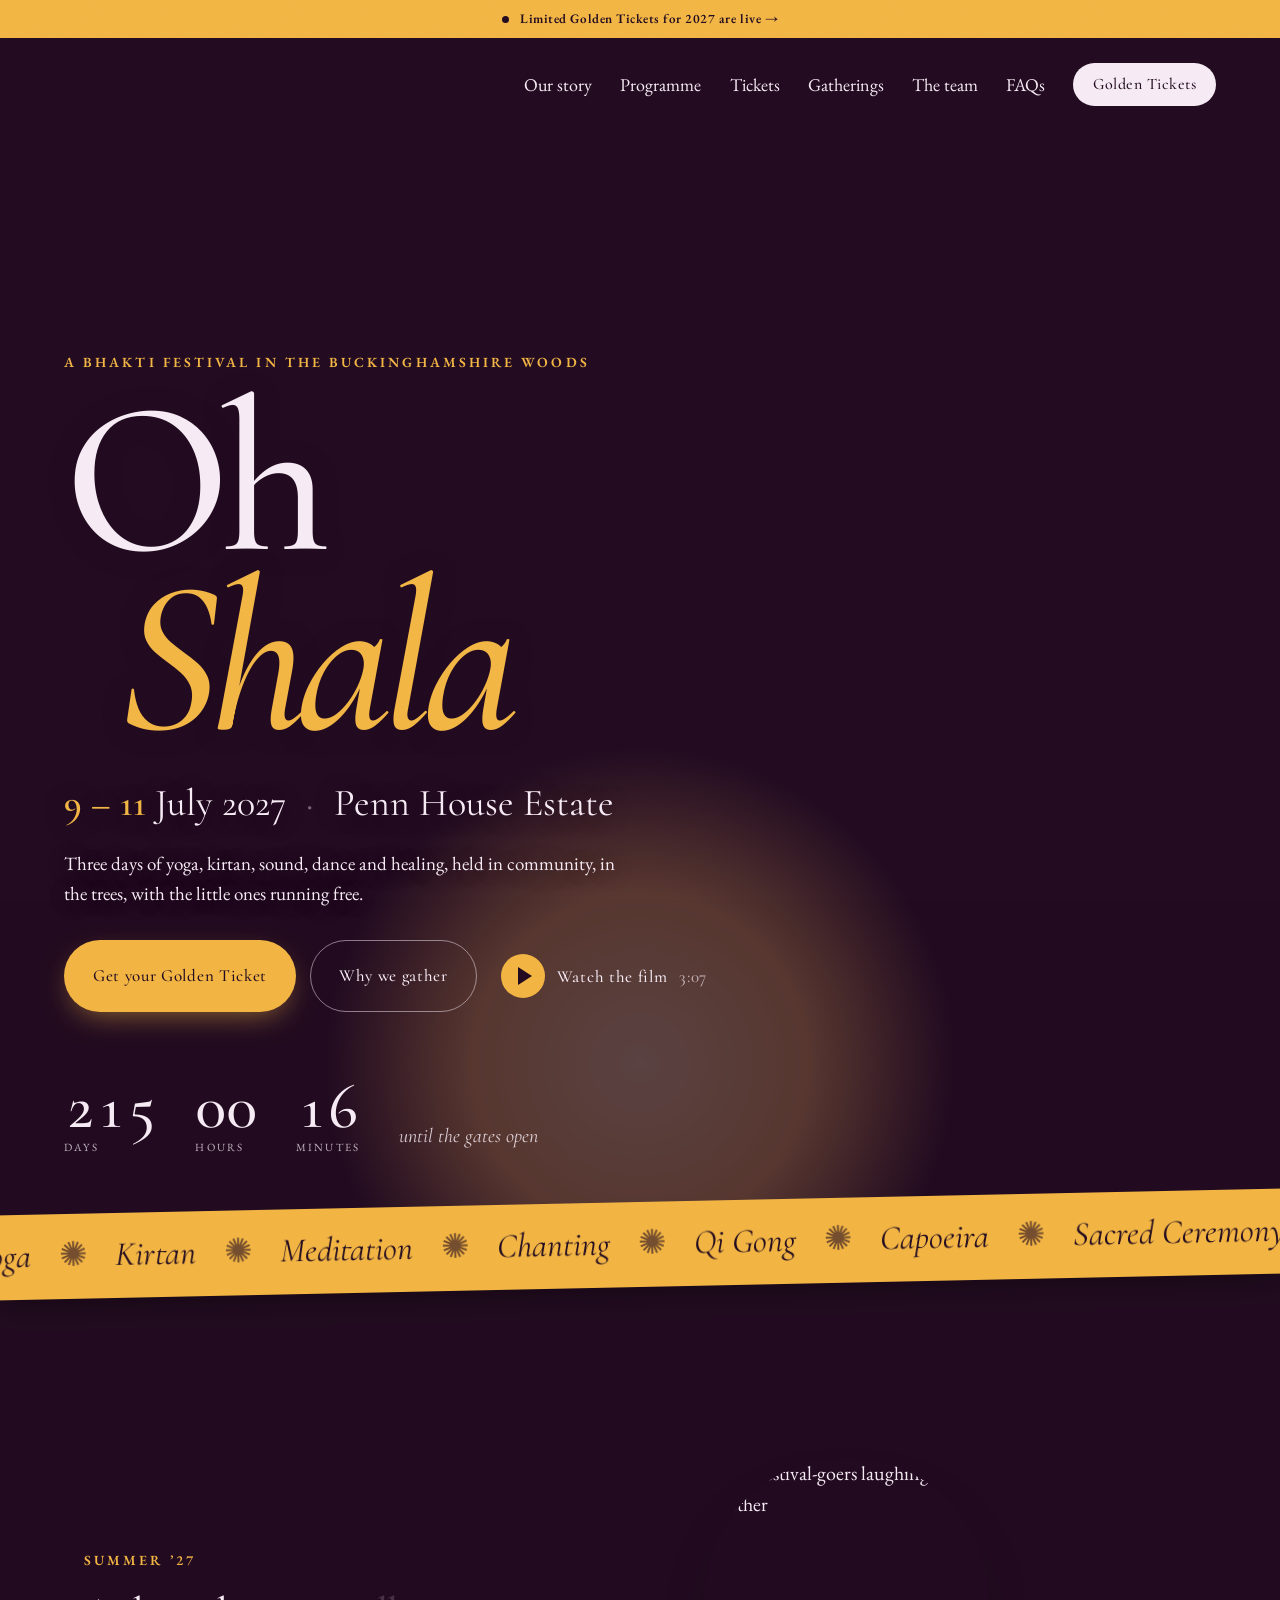
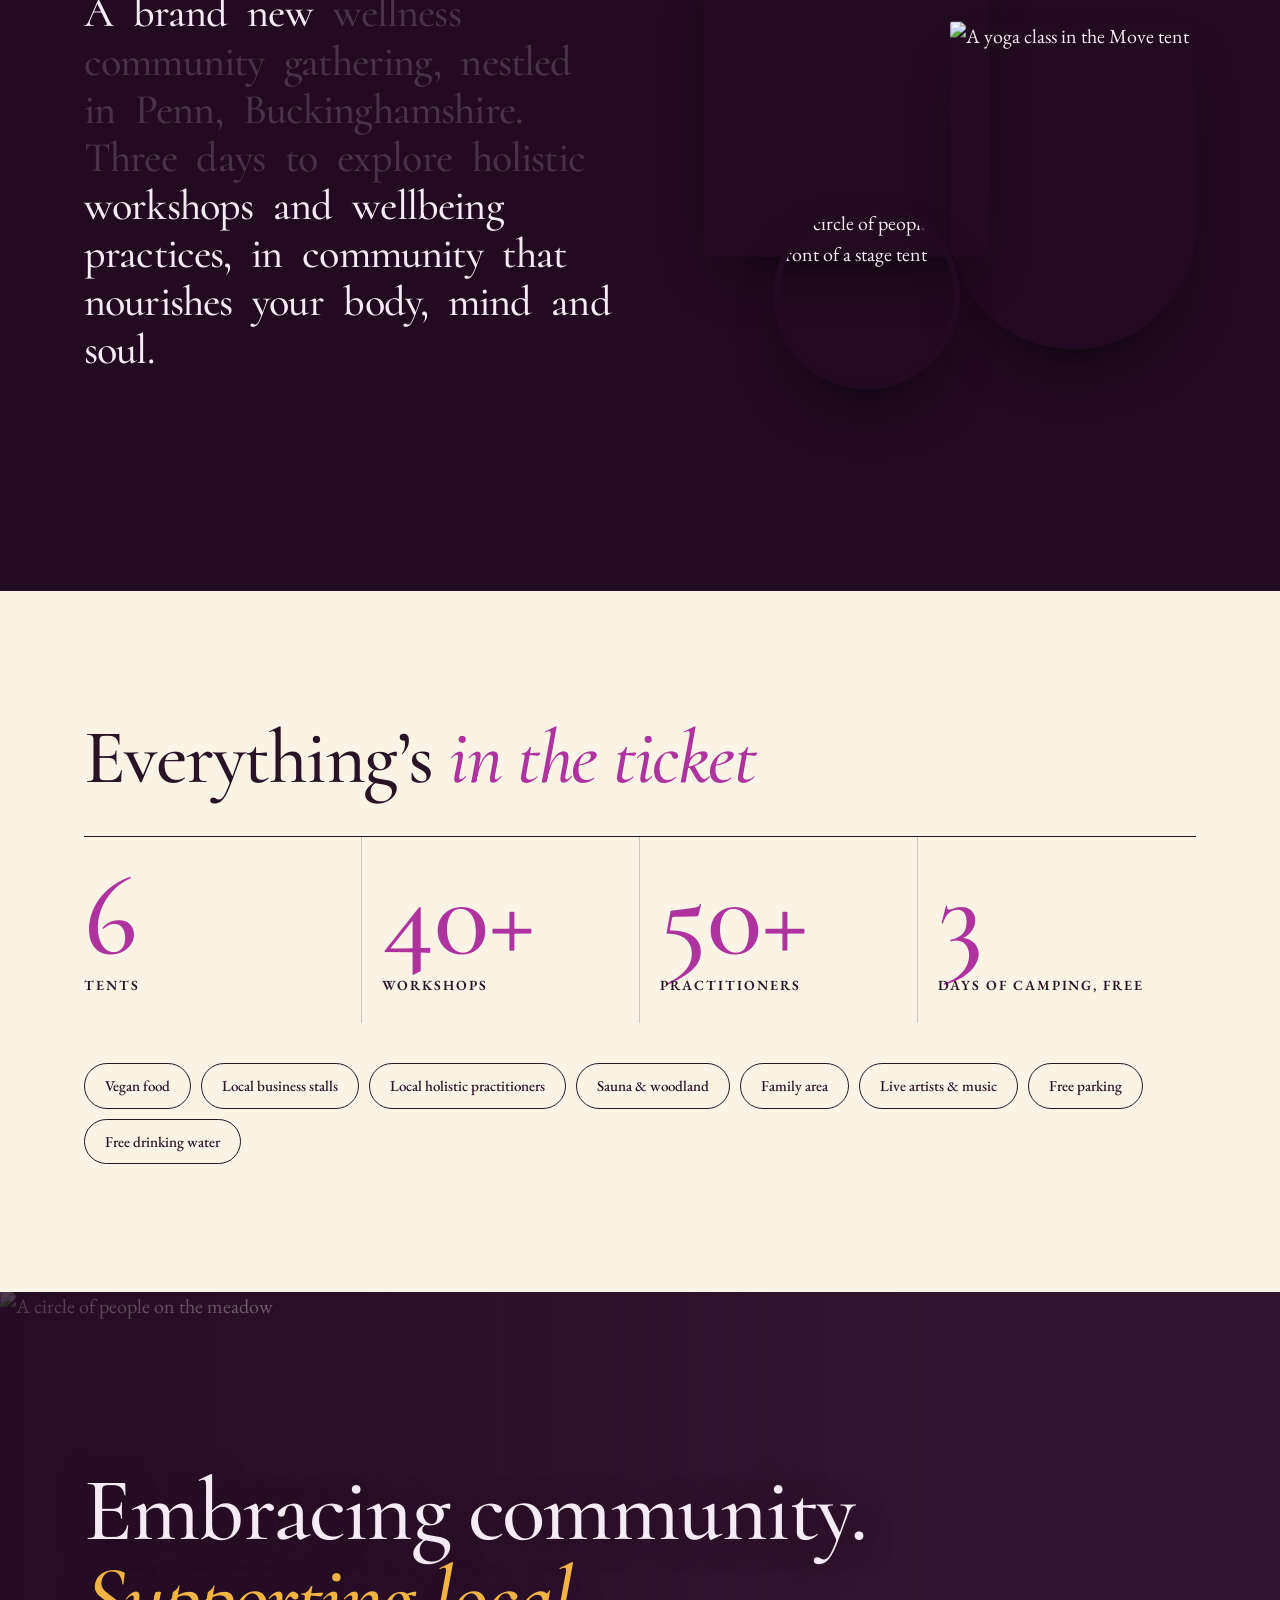
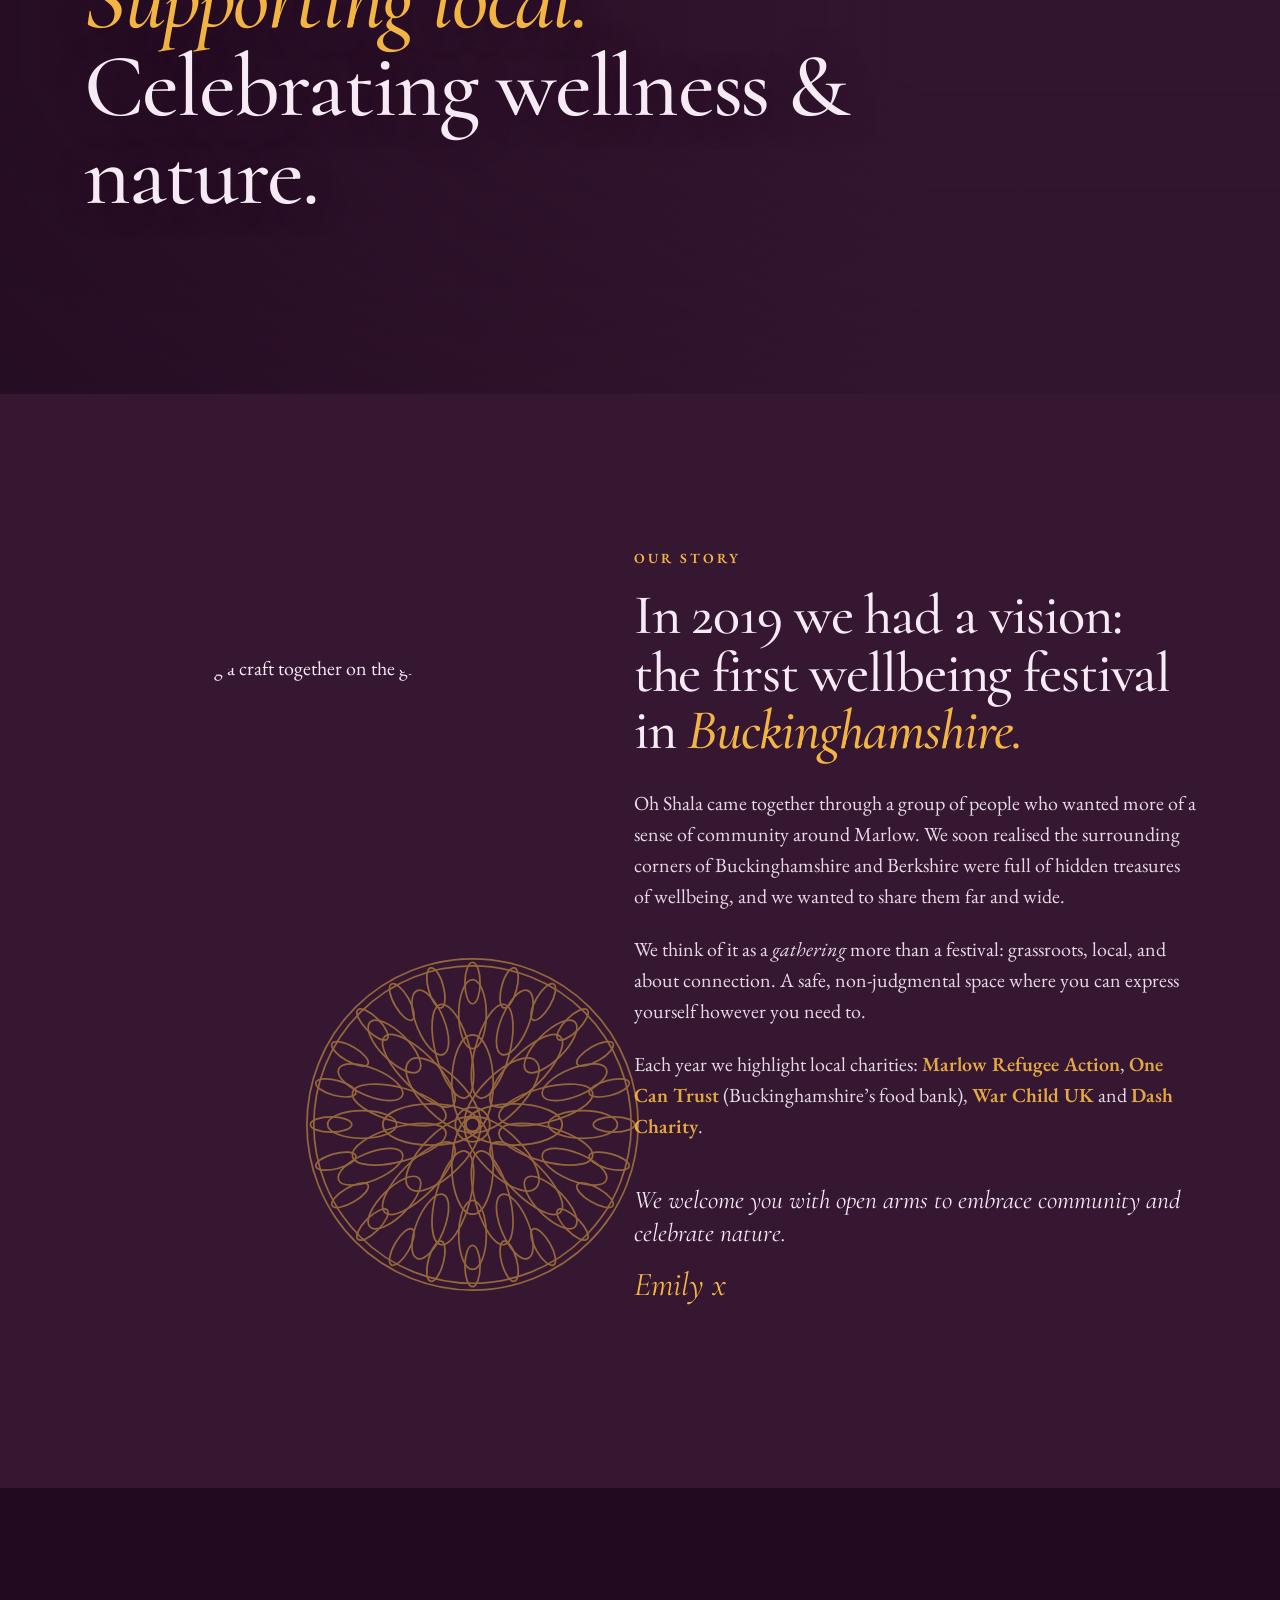
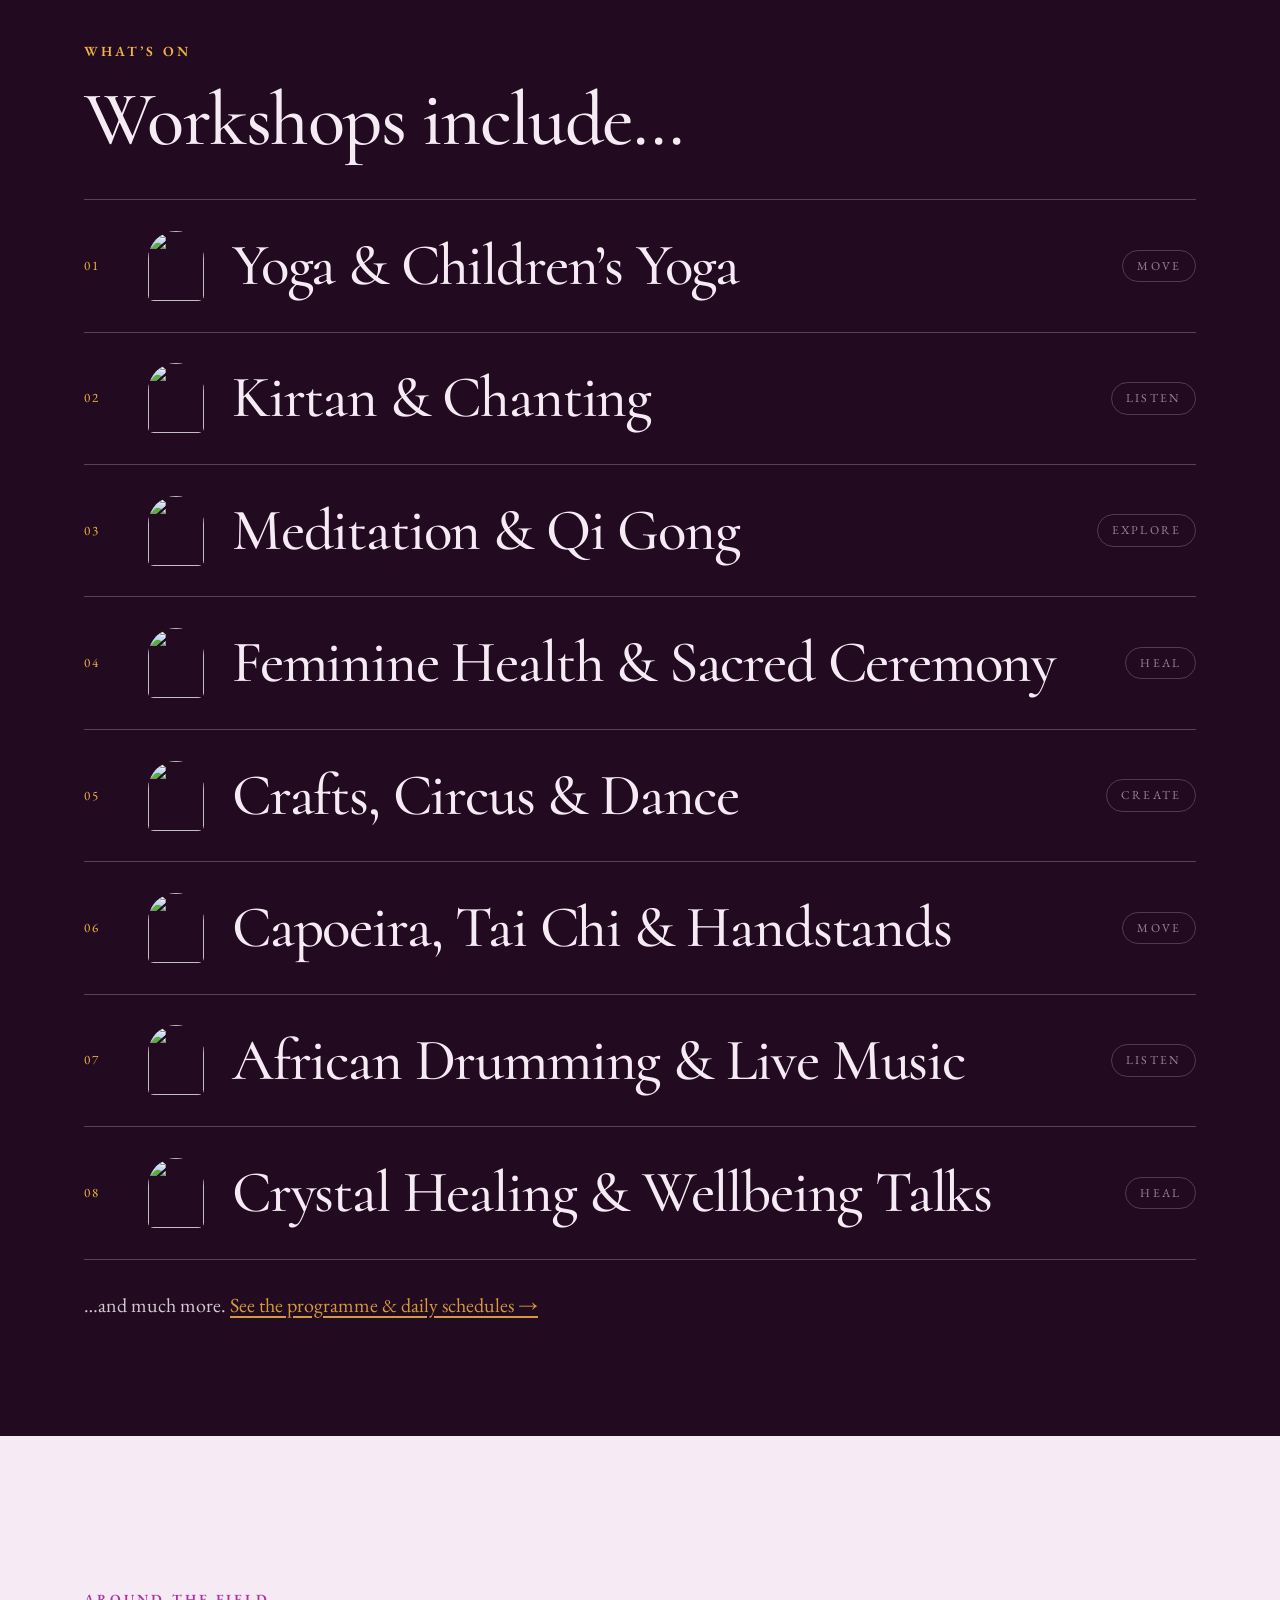
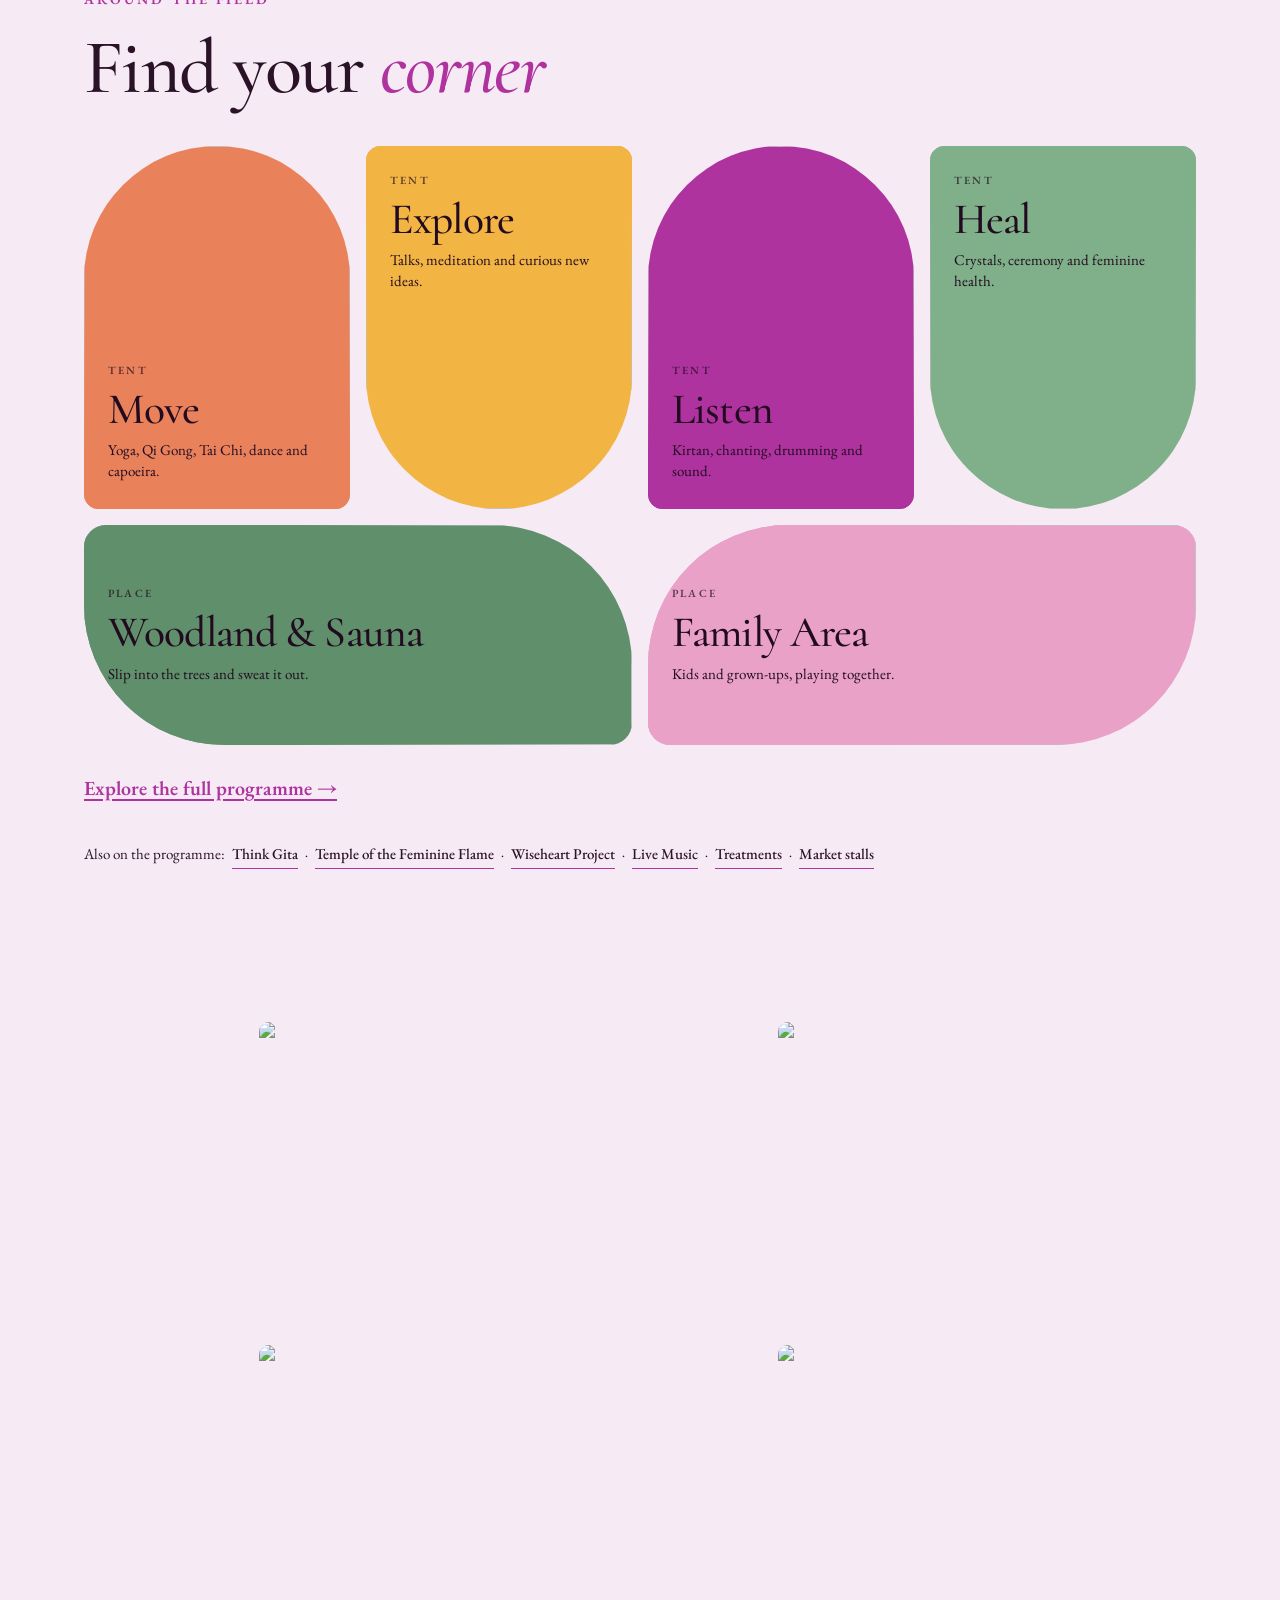
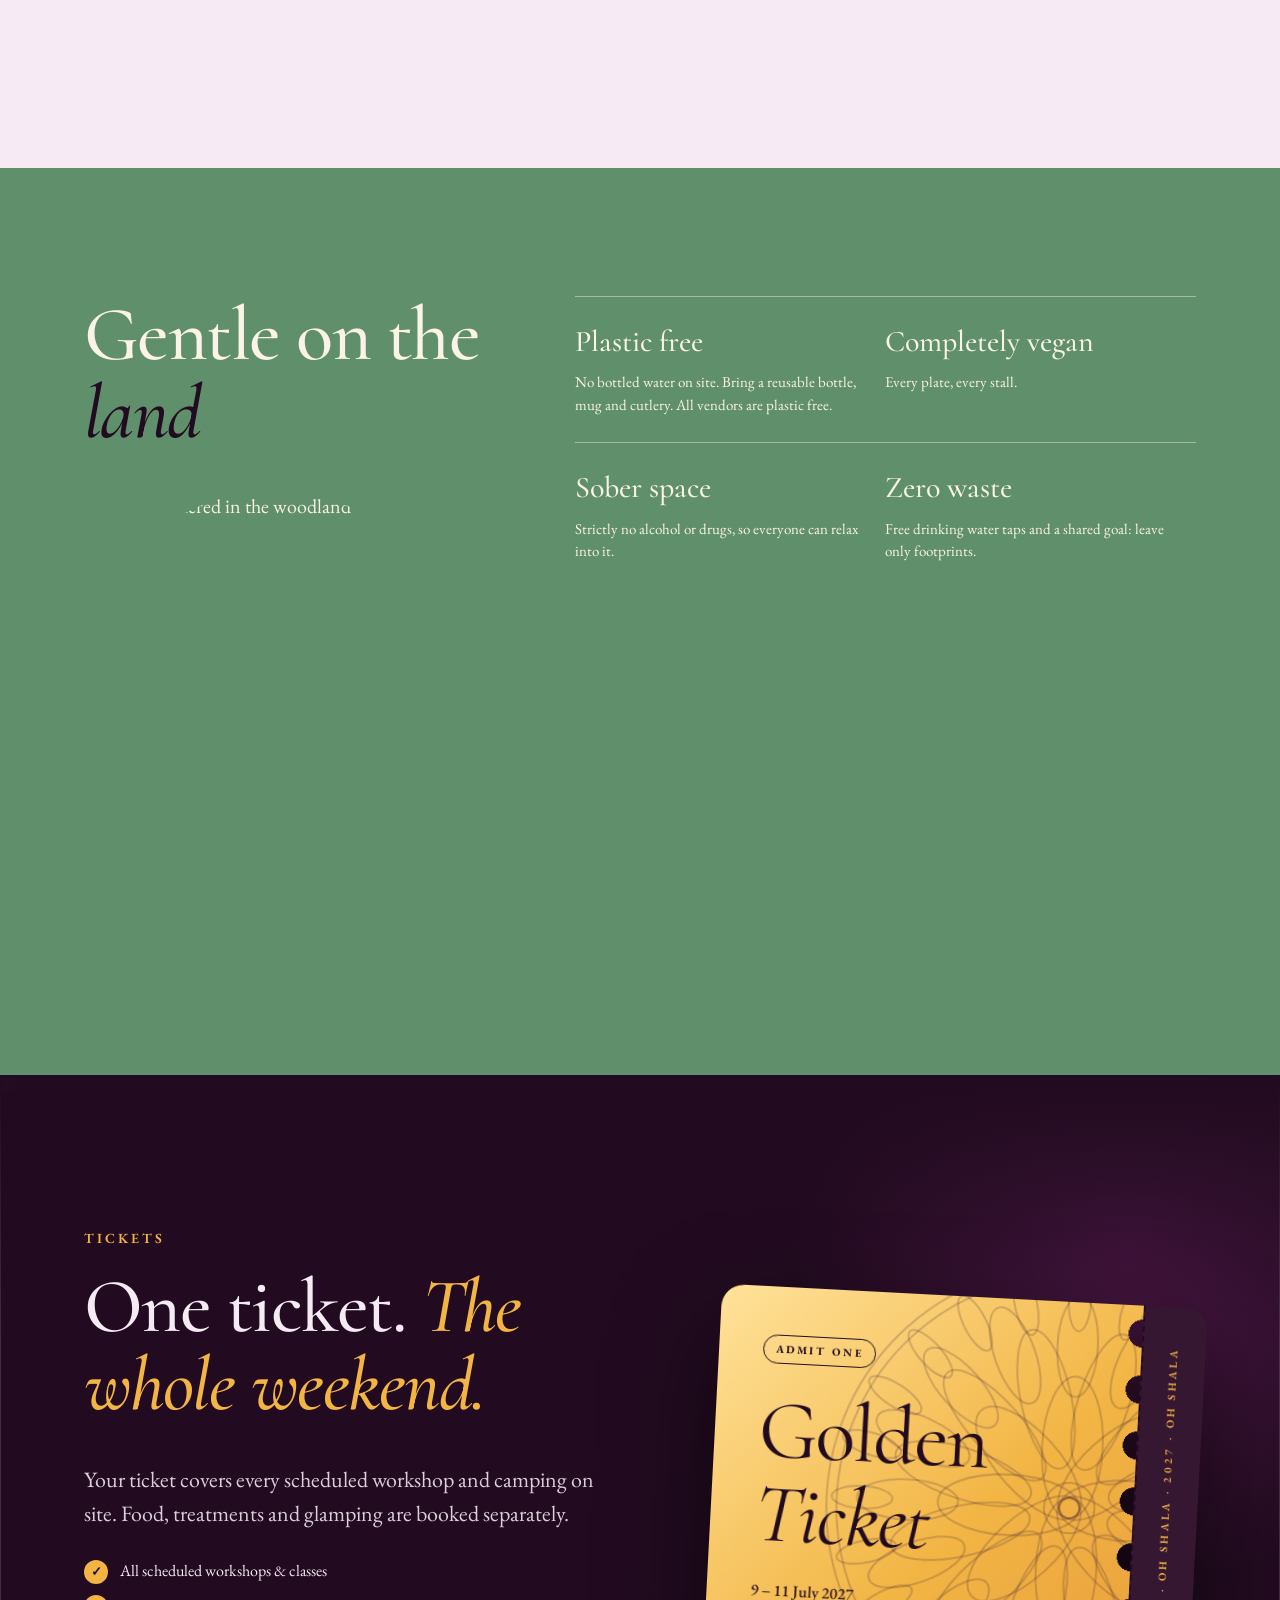
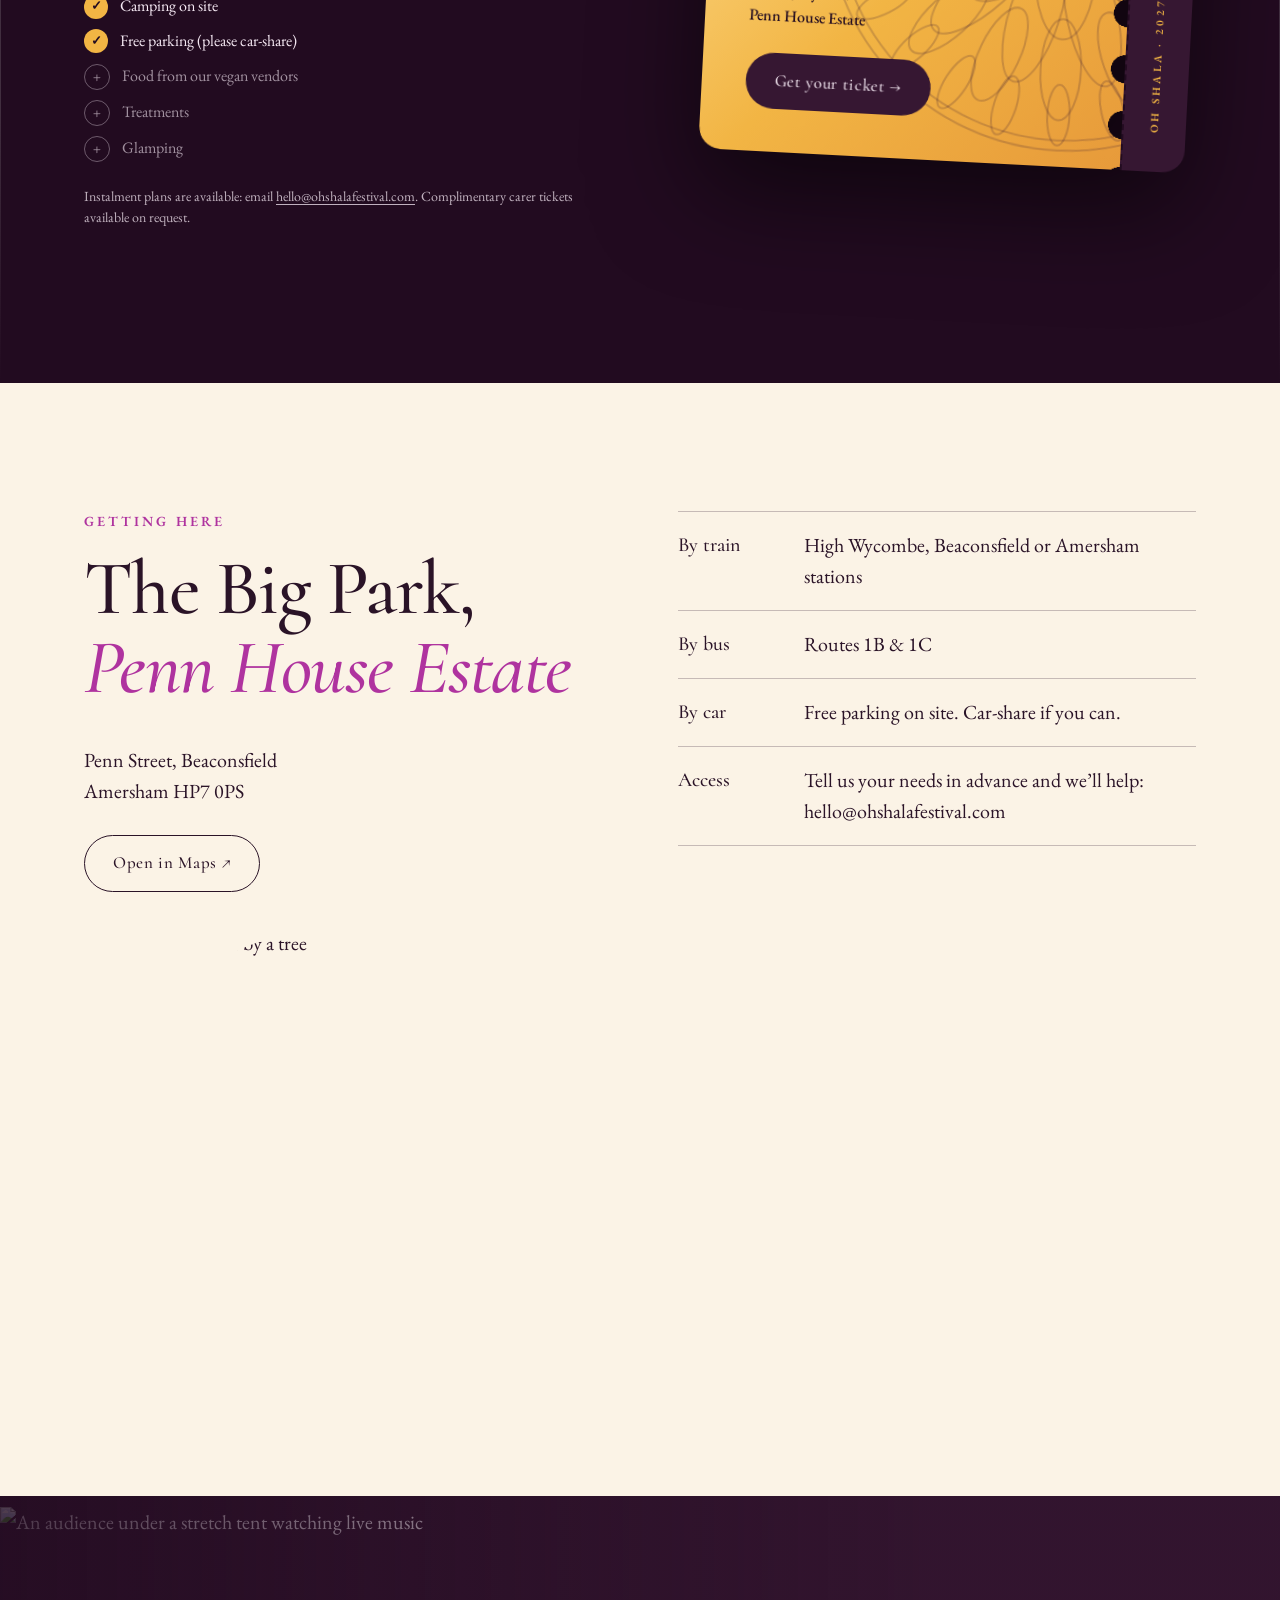
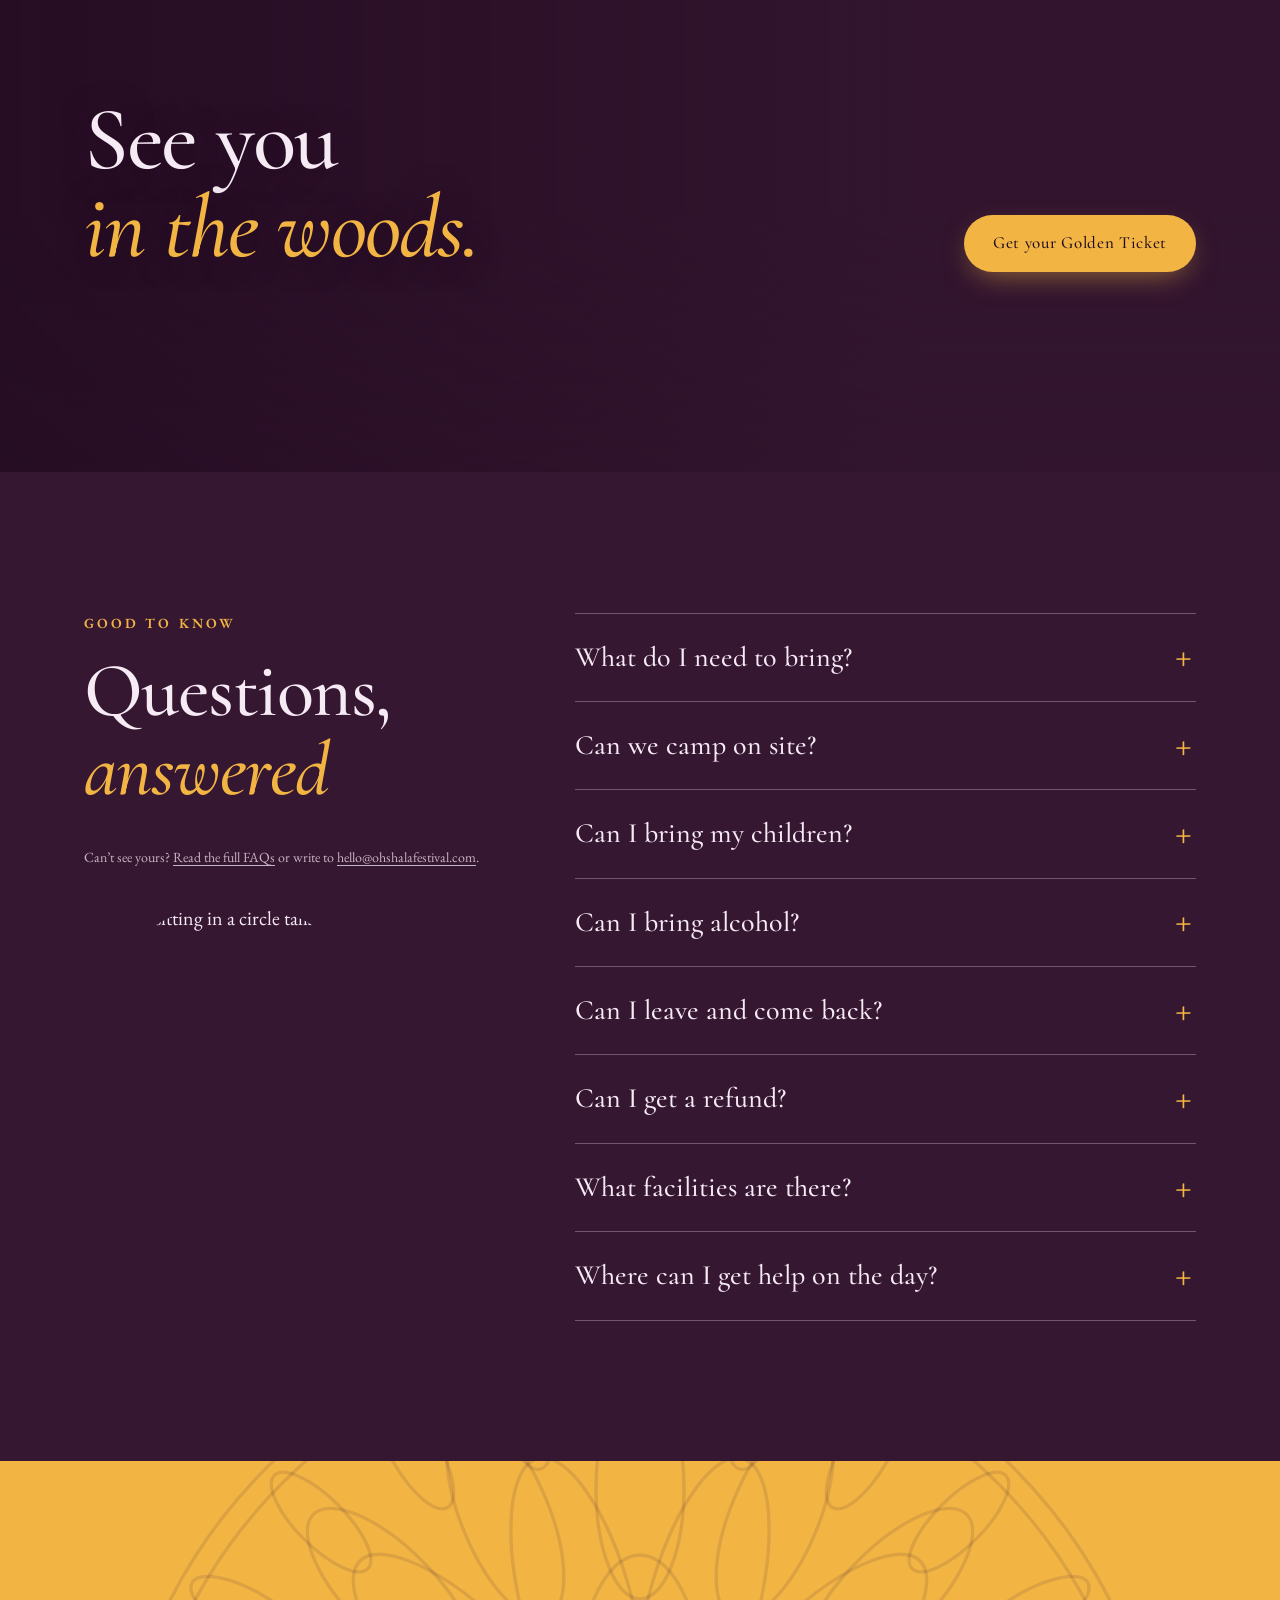
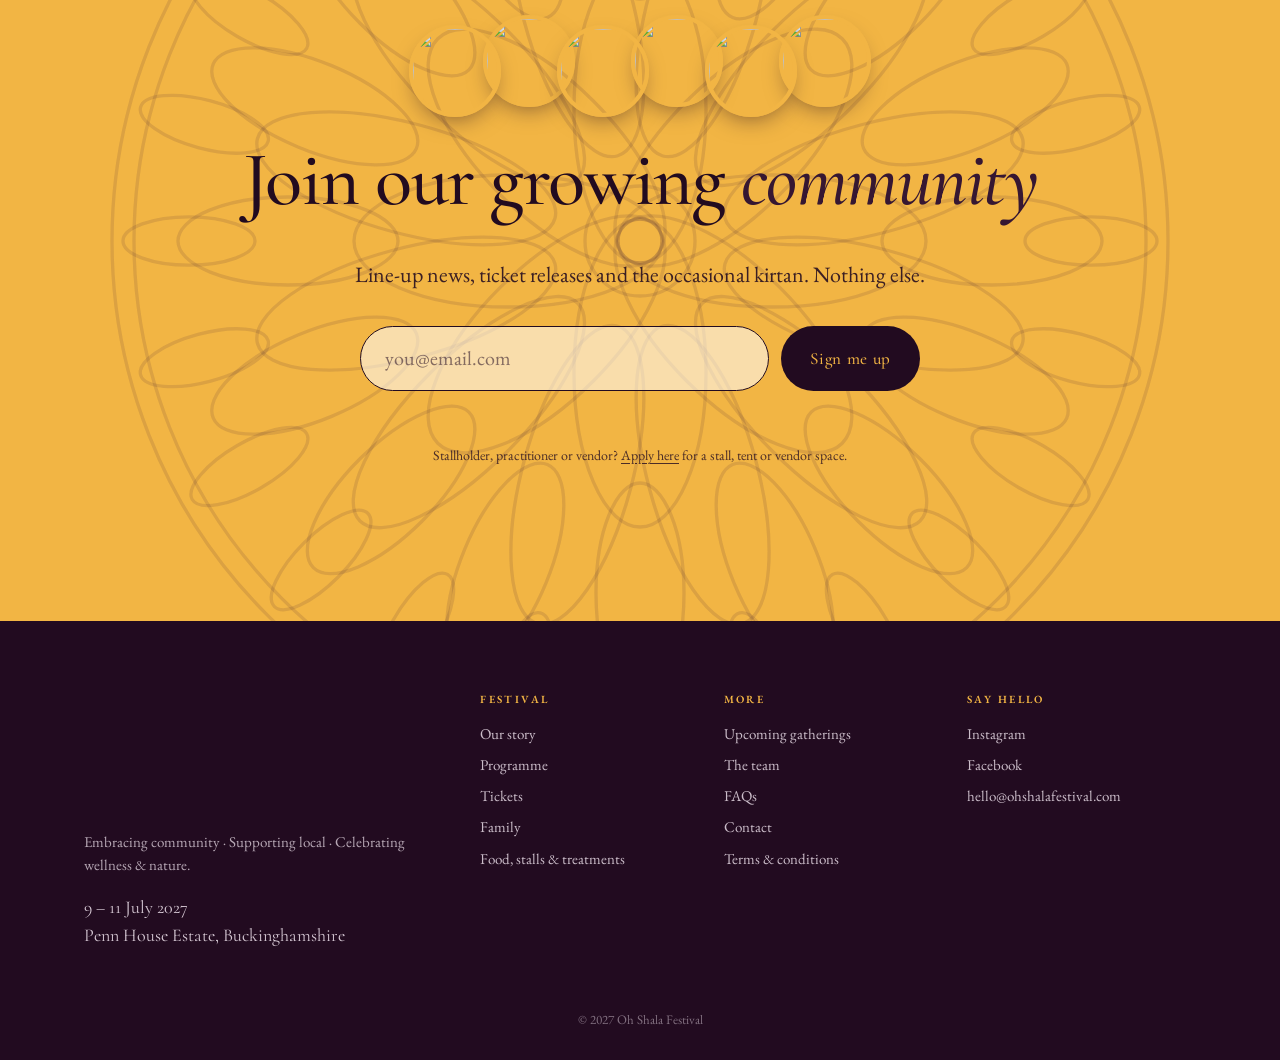
==== index.html @ 4c114cb5 "Oh Shala Festival website upgrade Static redesign: home with looping hero film, story, programme, ti" ====
<!doctype html>
<html lang="en-GB">
<head>
<meta charset="utf-8">
<meta name="viewport" content="width=device-width, initial-scale=1">
<title>Oh Shala Festival · 9–11 July 2027 · Penn House Estate</title>
<meta name="description" content="Oh Shala Bhakti Festival: three days of yoga, kirtan, sound, dance and holistic healing in the Buckinghamshire woods. 9–11 July 2027. Free parking, plastic free, completely vegan.">
<meta name="theme-color" content="#2a0f27">
<meta name="robots" content="noindex, nofollow">
<meta property="og:title" content="Oh Shala Festival · 9–11 July 2027">
<meta property="og:description" content="A grassroots wellbeing gathering in the Buckinghamshire woods. Community, nature, and a good deal of kirtan.">
<meta property="og:image" content="https://images.squarespace-cdn.com/content/v1/63e22743b32cb51561aa4698/45d5bbdd-bc6c-4c8b-8fc5-5c20a2684203/Oh+Shala+Festival-172.jpg?format=1500w">
<link rel="preconnect" href="https://fonts.googleapis.com">
<link rel="preconnect" href="https://fonts.gstatic.com" crossorigin>
<link href="https://fonts.googleapis.com/css2?family=EB+Garamond:ital,wght@0,400..700;1,400..700&family=Cormorant:ital,wght@0,400..700;1,400..700&display=swap" rel="stylesheet">
<!-- FONTS: the old site uses Adobe Fonts "orpheus-pro" + "adobe-garamond-pro". Once an Adobe Fonts web project exists for the new domain,
     uncomment and paste its kit URL here; styles.css already asks for those families first (EB Garamond / Cormorant are close stand-ins).
<link rel="stylesheet" href="https://use.typekit.net/YOURKIT.css"> -->
<link rel="stylesheet" href="styles.css?v=11">
<script>document.documentElement.classList.add('js')</script>
</head>
<body>
<a class="skip" href="#main">Skip to content</a>
<div class="grain" aria-hidden="true"></div>

<!-- announcement -->
<div class="bar" role="note">
  <a href="tickets.html"><span class="dot"></span> Limited Golden Tickets for 2027 are live <span aria-hidden="true">→</span></a>
</div>

<!-- nav -->
<header class="nav" id="nav">
  <a class="brand" href="index.html" aria-label="Oh Shala Festival, home"><span class="logo "><img src="https://images.squarespace-cdn.com/content/v1/63e22743b32cb51561aa4698/8ddbb9a4-abd6-44d9-be26-56d0668473a6/Untitled+design.png?format=2500w" alt="Oh Shala Bhakti Festival" width="400" height="400"></span></a>
  <nav class="links" id="links" aria-label="Main">
    <a href="story.html">Our story</a><a href="programme.html">Programme</a><a href="tickets.html">Tickets</a><a href="gatherings.html">Gatherings</a><a href="team.html">The team</a><a href="faqs.html">FAQs</a>
    <a class="cta" href="tickets.html">Golden Tickets</a>
  </nav>
  <button class="burger" id="burger" aria-label="Menu" aria-expanded="false" aria-controls="links"><i></i><i></i></button>
</header>

<main id="main">

<!-- HERO -->
<section class="hero" id="top">
  <div class="sky" aria-hidden="true">
    <video class="hero-video" id="heroVideo" data-hls="https://video.squarespace-cdn.com/content/v1/63e22743b32cb51561aa4698/0d9c93d6-0a1a-406f-987c-eb5fe8851c58/playlist.m3u8" poster="https://video.squarespace-cdn.com/content/v1/63e22743b32cb51561aa4698/0d9c93d6-0a1a-406f-987c-eb5fe8851c58/thumbnail" muted loop playsinline preload="auto" tabindex="-1"></video>
    <div class="veil"></div>
    <div class="sun"></div>
  </div>

  <div class="hero-grid">
    <div class="hero-copy">
      <div class="reveal"><span class="logo logo-hero"><img src="https://images.squarespace-cdn.com/content/v1/63e22743b32cb51561aa4698/8ddbb9a4-abd6-44d9-be26-56d0668473a6/Untitled+design.png?format=2500w" alt="Oh Shala Bhakti Festival" width="400" height="400"></span></div>
      <p class="eyebrow reveal" style="--d:.04s">A bhakti festival in the Buckinghamshire woods</p>
      <h1 class="reveal" style="--d:.08s">Oh<br><em>Shala</em></h1>
      <p class="hero-date reveal" style="--d:.16s"><b>9 – 11</b> July 2027 <span class="sep">·</span> <span class="nw">Penn House Estate</span></p>
      <p class="hero-sub reveal" style="--d:.24s">Three days of yoga, kirtan, sound, dance and healing, held in community, in the trees, with the little ones running free.</p>
      <div class="hero-actions reveal" style="--d:.32s">
        <a class="btn btn-gold" href="tickets.html">Get your Golden Ticket</a>
        <a class="btn btn-ghost" href="story.html">Why we gather</a>
        <button class="btn btn-film" id="playFilm" type="button" aria-haspopup="dialog"><span class="tri" aria-hidden="true"></span>Watch the film <i>3:07</i></button>
      </div>
    </div>
  </div>

  <div class="count reveal" style="--d:.4s" id="count" aria-label="Time until the festival begins">
    <div><b id="cd">000</b><span>days</span></div>
    <div><b id="ch">00</b><span>hours</span></div>
    <div><b id="cm">00</b><span>minutes</span></div>
    <p>until the gates open</p>
  </div>
</section>

<!-- MARQUEE -->
<div class="marquee" aria-hidden="true">
  <div class="track">
    <span>Yoga</span><i>✺</i><span>Kirtan</span><i>✺</i><span>Meditation</span><i>✺</i><span>Chanting</span><i>✺</i><span>Qi Gong</span><i>✺</i><span>Capoeira</span><i>✺</i><span>Sacred Ceremony</span><i>✺</i><span>African Drumming</span><i>✺</i><span>Tai Chi</span><i>✺</i><span>Circus</span><i>✺</i><span>Crystal Healing</span><i>✺</i>
    <span>Yoga</span><i>✺</i><span>Kirtan</span><i>✺</i><span>Meditation</span><i>✺</i><span>Chanting</span><i>✺</i><span>Qi Gong</span><i>✺</i><span>Capoeira</span><i>✺</i><span>Sacred Ceremony</span><i>✺</i><span>African Drumming</span><i>✺</i><span>Tai Chi</span><i>✺</i><span>Circus</span><i>✺</i><span>Crystal Healing</span><i>✺</i>
  </div>
</div>

<!-- WELCOME -->
<section class="welcome" id="welcome">
  <div class="welcome-grid">
    <div>
      <p class="eyebrow">Summer ’27</p>
      <p class="big words">A brand new wellness community gathering, nestled in Penn, Buckinghamshire. Three days to explore holistic workshops and wellbeing practices, in community that nourishes your body, mind and soul.</p>
    </div>
    <div class="collage">
      <figure class="c1" data-speed=".06"><img src="https://images.squarespace-cdn.com/content/v1/63e22743b32cb51561aa4698/9121cb11-c5dd-4a9c-a1bc-7812ea471d6b/EC_Oshala24_5743.jpg?format=1000w" alt="Two festival-goers laughing together" loading="lazy"></figure>
      <figure class="c2" data-speed="-.05"><img src="https://images.squarespace-cdn.com/content/v1/63e22743b32cb51561aa4698/d3d6b355-e9d3-4746-9723-5ddf8762d491/EC_Oshala24_4238.jpg?format=1000w" alt="A yoga class in the Move tent" loading="lazy"></figure>
      <figure class="c3" data-speed=".1"><img src="https://images.squarespace-cdn.com/content/v1/63e22743b32cb51561aa4698/b245a310-5546-4ab8-9150-2fd1ee958c6d/Oh+Shala+Festival-153.jpg?format=750w" alt="A circle of people in front of a stage tent" loading="lazy"></figure>
    </div>
  </div>
</section>

<!-- INCLUDED -->
<section class="included" aria-labelledby="inc-h">
  <div class="wrap">
    <h2 id="inc-h" class="sec-title reveal">Everything&rsquo;s <em>in the ticket</em></h2>
    <ul class="stats">
      <li class="reveal"><b data-count="6">6</b><span>tents</span></li>
      <li class="reveal" style="--d:.06s"><b data-count="40" data-plus>40+</b><span>workshops</span></li>
      <li class="reveal" style="--d:.12s"><b data-count="50" data-plus>50+</b><span>practitioners</span></li>
      <li class="reveal" style="--d:.18s"><b>3</b><span>days of camping, free</span></li>
    </ul>
    <ul class="chips reveal">
      <li>Vegan food</li><li>Local business stalls</li><li>Local holistic practitioners</li><li>Sauna &amp; woodland</li><li>Family area</li><li>Live artists &amp; music</li><li>Free parking</li><li>Free drinking water</li>
    </ul>
  </div>
</section>

<!-- PHOTO BREAK -->
<section class="pb">
  <div class="pb-img"><img src="https://images.squarespace-cdn.com/content/v1/63e22743b32cb51561aa4698/a86ef75b-eea2-4fbf-b7f1-9b72c8649343/EC_Oshala24_5326.jpg?format=2000w" alt="A circle of people on the meadow" loading="lazy"></div>
  <div class="pb-veil"></div>
  <div class="wrap"><p class="pb-quote reveal">Embracing community.<br><em>Supporting local.</em><br>Celebrating wellness &amp; nature.</p></div>
</section>

<!-- STORY -->
<section class="story" id="story">
  <div class="wrap story-grid">
    <figure class="story-photo reveal">
      <img src="https://images.squarespace-cdn.com/content/v1/63e22743b32cb51561aa4698/6356cd82-fae0-41bd-bb6e-2b6c3af04a2d/Oh+Shala+Festival-232.jpg?format=1500w" alt="Women making a craft together on the ground" loading="lazy">
      <svg class="mandala spin" viewBox="-50 -50 100 100" aria-hidden="true"></svg>
    </figure>
    <div class="story-copy">
      <p class="eyebrow reveal">Our story</p>
      <h2 class="sec-title reveal">In 2019 we had a vision: the first wellbeing festival in <em>Buckinghamshire.</em></h2>
      <div class="prose reveal">
        <p>Oh Shala came together through a group of people who wanted more of a sense of community around Marlow. We soon realised the surrounding corners of Buckinghamshire and Berkshire were full of hidden treasures of wellbeing, and we wanted to share them far and wide.</p>
        <p>We think of it as a <em>gathering</em> more than a festival: grassroots, local, and about connection. A safe, non-judgmental space where you can express yourself however you need to.</p>
        <p>Each year we highlight local charities: <b>Marlow Refugee Action</b>, <b>One Can Trust</b> (Buckinghamshire&rsquo;s food bank), <b>War Child UK</b> and <b>Dash Charity</b>.</p>
        <p class="sign">We welcome you with open arms to embrace community and celebrate nature.<br><span>Emily&nbsp;x</span></p>
      </div>
    </div>
  </div>
</section>

<!-- PRACTICES -->
<section class="practices" id="practices">
  <div class="wrap">
    <p class="eyebrow">What&rsquo;s on</p>
    <h2 class="sec-title">Workshops include&hellip;</h2>
    <ol class="plist" id="plist">
      <li data-img="yoga"><span class="n">01</span><img class="th" src="https://images.squarespace-cdn.com/content/v1/63e22743b32cb51561aa4698/45d5bbdd-bc6c-4c8b-8fc5-5c20a2684203/Oh+Shala+Festival-172.jpg?format=400w" alt="" loading="lazy"><span class="t">Yoga &amp; Children&rsquo;s Yoga</span><span class="tag">Move</span></li>
      <li data-img="listen"><span class="n">02</span><img class="th" src="https://images.squarespace-cdn.com/content/v1/63e22743b32cb51561aa4698/111fd282-fece-4027-9a52-1b7f96aff927/EC_Oshala24_5381.jpg?format=400w" alt="" loading="lazy"><span class="t">Kirtan &amp; Chanting</span><span class="tag">Listen</span></li>
      <li data-img="circle"><span class="n">03</span><img class="th" src="https://images.squarespace-cdn.com/content/v1/63e22743b32cb51561aa4698/b245a310-5546-4ab8-9150-2fd1ee958c6d/Oh+Shala+Festival-153.jpg?format=400w" alt="" loading="lazy"><span class="t">Meditation &amp; Qi Gong</span><span class="tag">Explore</span></li>
      <li data-img="tipi"><span class="n">04</span><img class="th" src="https://images.squarespace-cdn.com/content/v1/63e22743b32cb51561aa4698/09b43347-a860-4c6e-9571-46ac5133df69/EC_Oshala24_4396.jpg?format=400w" alt="" loading="lazy"><span class="t">Feminine Health &amp; Sacred Ceremony</span><span class="tag">Heal</span></li>
      <li data-img="craft"><span class="n">05</span><img class="th" src="https://images.squarespace-cdn.com/content/v1/63e22743b32cb51561aa4698/6356cd82-fae0-41bd-bb6e-2b6c3af04a2d/Oh+Shala+Festival-232.jpg?format=400w" alt="" loading="lazy"><span class="t">Crafts, Circus &amp; Dance</span><span class="tag">Create</span></li>
      <li data-img="circus"><span class="n">06</span><img class="th" src="https://images.squarespace-cdn.com/content/v1/63e22743b32cb51561aa4698/764842e3-514e-4e44-8fb4-fdff9f4be217/Oh+Shala+Festival-98.jpg?format=400w" alt="" loading="lazy"><span class="t">Capoeira, Tai Chi &amp; Handstands</span><span class="tag">Move</span></li>
      <li data-img="music"><span class="n">07</span><img class="th" src="https://images.squarespace-cdn.com/content/v1/63e22743b32cb51561aa4698/6d4582ed-9423-49ef-b465-0a27feba8632/EC_Oshala24_4075.jpg?format=400w" alt="" loading="lazy"><span class="t">African Drumming &amp; Live Music</span><span class="tag">Listen</span></li>
      <li data-img="bell"><span class="n">08</span><img class="th" src="https://images.squarespace-cdn.com/content/v1/63e22743b32cb51561aa4698/f2cd9c4d-43a1-4227-9acb-5aa18354f577/Oh+Shala+Festival-89.jpg?format=400w" alt="" loading="lazy"><span class="t">Crystal Healing &amp; Wellbeing Talks</span><span class="tag">Heal</span></li>
    </ol>
    <p class="note">…and much more. <a href="programme.html">See the programme &amp; daily schedules →</a></p>
  </div>
  <div class="float-img" id="floatimg" aria-hidden="true"></div>
</section>

<!-- THE FIELD -->
<section class="field" id="field">
  <div class="wrap">
    <p class="eyebrow">Around the field</p>
    <h2 class="sec-title">Find your <em>corner</em></h2>
    <div class="tents">
      <a class="tent" href="programme.html#move" style="--c:#e9825b"><img src="https://images.squarespace-cdn.com/content/v1/63e22743b32cb51561aa4698/d3d6b355-e9d3-4746-9723-5ddf8762d491/EC_Oshala24_4238.jpg?format=900w" alt="" loading="lazy"><span class="k">Tent</span><h3>Move</h3><p>Yoga, Qi Gong, Tai Chi, dance and capoeira.</p></a>
      <a class="tent" href="programme.html#explore" style="--c:#f2b544"><img src="https://images.squarespace-cdn.com/content/v1/63e22743b32cb51561aa4698/d21446d1-853a-4b97-a0b0-4841afa9b6ad/EC_Oshala24_4395.jpg?format=900w" alt="" loading="lazy"><span class="k">Tent</span><h3>Explore</h3><p>Talks, meditation and curious new ideas.</p></a>
      <a class="tent" href="programme.html#listen" style="--c:#af339f"><img src="https://images.squarespace-cdn.com/content/v1/63e22743b32cb51561aa4698/111fd282-fece-4027-9a52-1b7f96aff927/EC_Oshala24_5381.jpg?format=900w" alt="" loading="lazy"><span class="k">Tent</span><h3>Listen</h3><p>Kirtan, chanting, drumming and sound.</p></a>
      <a class="tent" href="programme.html#heal" style="--c:#7fb08a"><img src="https://images.squarespace-cdn.com/content/v1/63e22743b32cb51561aa4698/09b43347-a860-4c6e-9571-46ac5133df69/EC_Oshala24_4396.jpg?format=900w" alt="" loading="lazy"><span class="k">Tent</span><h3>Heal</h3><p>Crystals, ceremony and feminine health.</p></a>
      <a class="tent wide" href="programme.html#woodland" style="--c:#5f8f6b"><img src="https://images.squarespace-cdn.com/content/v1/63e22743b32cb51561aa4698/8d8e03d7-dfd3-4780-b507-61f0af25f302/EC_Oshala24_4299.jpg?format=900w" alt="" loading="lazy"><span class="k">Place</span><h3>Woodland &amp; Sauna</h3><p>Slip into the trees and sweat it out.</p></a>
      <a class="tent wide" href="programme.html#family" style="--c:#e9a1c8"><img src="https://images.squarespace-cdn.com/content/v1/63e22743b32cb51561aa4698/0b75f55b-25d9-4cf1-ab77-fabf9ddbcd4c/EC_Oshala24_4120.jpg?format=900w" alt="" loading="lazy"><span class="k">Place</span><h3>Family Area</h3><p>Kids and grown-ups, playing together.</p></a>
    </div>
    <a class="more-link" href="programme.html">Explore the full programme →</a>
    <p class="also">Also on the programme: <span>Think Gita</span> · <span>Temple of the Feminine Flame</span> · <span>Wiseheart Project</span> · <span>Live Music</span> · <span>Treatments</span> · <span>Market stalls</span></p>
  </div>
</section>

<!-- GALLERY -->
<section class="gallery" aria-label="Photos from past festivals">
  <div class="g-track "><img src="https://images.squarespace-cdn.com/content/v1/63e22743b32cb51561aa4698/f2cd9c4d-43a1-4227-9acb-5aa18354f577/Oh+Shala+Festival-89.jpg?format=800w" alt="A facilitator outside a bell tent with bunting" loading="lazy"><img src="https://images.squarespace-cdn.com/content/v1/63e22743b32cb51561aa4698/0fa587c2-a53c-4c97-8df1-7f6e25580998/Oh+Shala+Festival-184.jpg?format=800w" alt="Festival-goers browsing a colourful market stall" loading="lazy"><img src="https://images.squarespace-cdn.com/content/v1/63e22743b32cb51561aa4698/d124d439-8d36-404d-912e-55c81bec9d6e/Oh+Shala+Festival-369.jpg?format=800w" alt="People queueing at a vintage food van" loading="lazy"><img src="https://images.squarespace-cdn.com/content/v1/63e22743b32cb51561aa4698/be30a4bb-caa9-4460-8450-868abaabab4e/Oh+Shala+Festival-362.jpg?format=800w" alt="An audience under a stretch tent watching live music" loading="lazy"><img src="https://images.squarespace-cdn.com/content/v1/63e22743b32cb51561aa4698/b245a310-5546-4ab8-9150-2fd1ee958c6d/Oh+Shala+Festival-153.jpg?format=800w" alt="A circle of people in front of a stage tent" loading="lazy"><img src="https://images.squarespace-cdn.com/content/v1/63e22743b32cb51561aa4698/d3d6b355-e9d3-4746-9723-5ddf8762d491/EC_Oshala24_4238.jpg?format=800w" alt="A yoga class in the Move tent" loading="lazy"><img src="https://images.squarespace-cdn.com/content/v1/63e22743b32cb51561aa4698/d21446d1-853a-4b97-a0b0-4841afa9b6ad/EC_Oshala24_4395.jpg?format=800w" alt="The Explore tent sign" loading="lazy"><img src="https://images.squarespace-cdn.com/content/v1/63e22743b32cb51561aa4698/111fd282-fece-4027-9a52-1b7f96aff927/EC_Oshala24_5381.jpg?format=800w" alt="Musicians and audience in the Listen tent" loading="lazy"><img src="https://images.squarespace-cdn.com/content/v1/63e22743b32cb51561aa4698/09b43347-a860-4c6e-9571-46ac5133df69/EC_Oshala24_4396.jpg?format=800w" alt="A tipi tent in the field" loading="lazy"><img src="https://images.squarespace-cdn.com/content/v1/63e22743b32cb51561aa4698/f2cd9c4d-43a1-4227-9acb-5aa18354f577/Oh+Shala+Festival-89.jpg?format=800w" alt="" aria-hidden="true" loading="lazy"><img src="https://images.squarespace-cdn.com/content/v1/63e22743b32cb51561aa4698/0fa587c2-a53c-4c97-8df1-7f6e25580998/Oh+Shala+Festival-184.jpg?format=800w" alt="" aria-hidden="true" loading="lazy"><img src="https://images.squarespace-cdn.com/content/v1/63e22743b32cb51561aa4698/d124d439-8d36-404d-912e-55c81bec9d6e/Oh+Shala+Festival-369.jpg?format=800w" alt="" aria-hidden="true" loading="lazy"><img src="https://images.squarespace-cdn.com/content/v1/63e22743b32cb51561aa4698/be30a4bb-caa9-4460-8450-868abaabab4e/Oh+Shala+Festival-362.jpg?format=800w" alt="" aria-hidden="true" loading="lazy"><img src="https://images.squarespace-cdn.com/content/v1/63e22743b32cb51561aa4698/b245a310-5546-4ab8-9150-2fd1ee958c6d/Oh+Shala+Festival-153.jpg?format=800w" alt="" aria-hidden="true" loading="lazy"><img src="https://images.squarespace-cdn.com/content/v1/63e22743b32cb51561aa4698/d3d6b355-e9d3-4746-9723-5ddf8762d491/EC_Oshala24_4238.jpg?format=800w" alt="" aria-hidden="true" loading="lazy"><img src="https://images.squarespace-cdn.com/content/v1/63e22743b32cb51561aa4698/d21446d1-853a-4b97-a0b0-4841afa9b6ad/EC_Oshala24_4395.jpg?format=800w" alt="" aria-hidden="true" loading="lazy"><img src="https://images.squarespace-cdn.com/content/v1/63e22743b32cb51561aa4698/111fd282-fece-4027-9a52-1b7f96aff927/EC_Oshala24_5381.jpg?format=800w" alt="" aria-hidden="true" loading="lazy"><img src="https://images.squarespace-cdn.com/content/v1/63e22743b32cb51561aa4698/09b43347-a860-4c6e-9571-46ac5133df69/EC_Oshala24_4396.jpg?format=800w" alt="" aria-hidden="true" loading="lazy"></div>
  <div class="g-track rev"><img src="https://images.squarespace-cdn.com/content/v1/63e22743b32cb51561aa4698/8d8e03d7-dfd3-4780-b507-61f0af25f302/EC_Oshala24_4299.jpg?format=800w" alt="People gathered in the woodland" loading="lazy"><img src="https://images.squarespace-cdn.com/content/v1/63e22743b32cb51561aa4698/0b75f55b-25d9-4cf1-ab77-fabf9ddbcd4c/EC_Oshala24_4120.jpg?format=800w" alt="A woman playing with two small children" loading="lazy"><img src="https://images.squarespace-cdn.com/content/v1/63e22743b32cb51561aa4698/7c3e77f2-68d6-4c45-b41e-5832cf6213da/EC_Oshala24_3457.jpg?format=800w" alt="People sitting in a circle talking" loading="lazy"><img src="https://images.squarespace-cdn.com/content/v1/63e22743b32cb51561aa4698/a86ef75b-eea2-4fbf-b7f1-9b72c8649343/EC_Oshala24_5326.jpg?format=800w" alt="A circle of people on the meadow" loading="lazy"><img src="https://images.squarespace-cdn.com/content/v1/63e22743b32cb51561aa4698/9121cb11-c5dd-4a9c-a1bc-7812ea471d6b/EC_Oshala24_5743.jpg?format=800w" alt="Two festival-goers laughing together" loading="lazy"><img src="https://images.squarespace-cdn.com/content/v1/63e22743b32cb51561aa4698/6d4582ed-9423-49ef-b465-0a27feba8632/EC_Oshala24_4075.jpg?format=800w" alt="A musician playing to a crowd" loading="lazy"><img src="https://images.squarespace-cdn.com/content/v1/63e22743b32cb51561aa4698/764842e3-514e-4e44-8fb4-fdff9f4be217/Oh+Shala+Festival-98.jpg?format=800w" alt="People playing with hula hoops" loading="lazy"><img src="https://images.squarespace-cdn.com/content/v1/63e22743b32cb51561aa4698/6356cd82-fae0-41bd-bb6e-2b6c3af04a2d/Oh+Shala+Festival-232.jpg?format=800w" alt="Women making a craft together" loading="lazy"><img src="https://images.squarespace-cdn.com/content/v1/63e22743b32cb51561aa4698/45d5bbdd-bc6c-4c8b-8fc5-5c20a2684203/Oh+Shala+Festival-172.jpg?format=800w" alt="People practising yoga on the grass" loading="lazy"><img src="https://images.squarespace-cdn.com/content/v1/63e22743b32cb51561aa4698/8d8e03d7-dfd3-4780-b507-61f0af25f302/EC_Oshala24_4299.jpg?format=800w" alt="" aria-hidden="true" loading="lazy"><img src="https://images.squarespace-cdn.com/content/v1/63e22743b32cb51561aa4698/0b75f55b-25d9-4cf1-ab77-fabf9ddbcd4c/EC_Oshala24_4120.jpg?format=800w" alt="" aria-hidden="true" loading="lazy"><img src="https://images.squarespace-cdn.com/content/v1/63e22743b32cb51561aa4698/7c3e77f2-68d6-4c45-b41e-5832cf6213da/EC_Oshala24_3457.jpg?format=800w" alt="" aria-hidden="true" loading="lazy"><img src="https://images.squarespace-cdn.com/content/v1/63e22743b32cb51561aa4698/a86ef75b-eea2-4fbf-b7f1-9b72c8649343/EC_Oshala24_5326.jpg?format=800w" alt="" aria-hidden="true" loading="lazy"><img src="https://images.squarespace-cdn.com/content/v1/63e22743b32cb51561aa4698/9121cb11-c5dd-4a9c-a1bc-7812ea471d6b/EC_Oshala24_5743.jpg?format=800w" alt="" aria-hidden="true" loading="lazy"><img src="https://images.squarespace-cdn.com/content/v1/63e22743b32cb51561aa4698/6d4582ed-9423-49ef-b465-0a27feba8632/EC_Oshala24_4075.jpg?format=800w" alt="" aria-hidden="true" loading="lazy"><img src="https://images.squarespace-cdn.com/content/v1/63e22743b32cb51561aa4698/764842e3-514e-4e44-8fb4-fdff9f4be217/Oh+Shala+Festival-98.jpg?format=800w" alt="" aria-hidden="true" loading="lazy"><img src="https://images.squarespace-cdn.com/content/v1/63e22743b32cb51561aa4698/6356cd82-fae0-41bd-bb6e-2b6c3af04a2d/Oh+Shala+Festival-232.jpg?format=800w" alt="" aria-hidden="true" loading="lazy"><img src="https://images.squarespace-cdn.com/content/v1/63e22743b32cb51561aa4698/45d5bbdd-bc6c-4c8b-8fc5-5c20a2684203/Oh+Shala+Festival-172.jpg?format=800w" alt="" aria-hidden="true" loading="lazy"></div>
</section>

<!-- GREEN PLEDGE -->
<section class="pledge">
  <div class="wrap pledge-grid">
    <div><h2 class="sec-title reveal">Gentle on the <em>land</em></h2>
    <figure class="pledge-photo reveal"><img src="https://images.squarespace-cdn.com/content/v1/63e22743b32cb51561aa4698/8d8e03d7-dfd3-4780-b507-61f0af25f302/EC_Oshala24_4299.jpg?format=1000w" alt="People gathered in the woodland" loading="lazy"></figure></div>
    <ul class="pledges">
      <li class="reveal"><b>Plastic free</b><span>No bottled water on site. Bring a reusable bottle, mug and cutlery. All vendors are plastic free.</span></li>
      <li class="reveal" style="--d:.06s"><b>Completely vegan</b><span>Every plate, every stall.</span></li>
      <li class="reveal" style="--d:.12s"><b>Sober space</b><span>Strictly no alcohol or drugs, so everyone can relax into it.</span></li>
      <li class="reveal" style="--d:.18s"><b>Zero waste</b><span>Free drinking water taps and a shared goal: leave only footprints.</span></li>
    </ul>
  </div>
</section>

<!-- TICKETS -->
<section class="tickets" id="tickets">
  <div class="tix-bg" aria-hidden="true"><img src="https://images.squarespace-cdn.com/content/v1/63e22743b32cb51561aa4698/111fd282-fece-4027-9a52-1b7f96aff927/EC_Oshala24_5381.jpg?format=1800w" alt="" loading="lazy"></div>
  <div class="wrap tix-grid">
    <div>
      <p class="eyebrow">Tickets</p>
      <h2 class="sec-title">One ticket. <em>The whole weekend.</em></h2>
      <p class="lede">Your ticket covers every scheduled workshop and camping on site. Food, treatments and glamping are booked separately.</p>
      <ul class="tick-list">
        <li class="yes">All scheduled workshops &amp; classes</li>
        <li class="yes">Camping on site</li>
        <li class="yes">Free parking (please car-share)</li>
        <li class="no">Food from our vegan vendors</li>
        <li class="no">Treatments</li>
        <li class="no">Glamping</li>
      </ul>
      <p class="small">Instalment plans are available: email <a href="mailto:hello@ohshalafestival.com">hello@ohshalafestival.com</a>. Complimentary carer tickets available on request.</p>
    </div>

    <div class="ticket" aria-label="Golden Ticket">
      <div class="ticket-main">
        <svg class="mandala t-mandala" viewBox="-50 -50 100 100" aria-hidden="true"></svg>
        <span class="t-label">Admit one</span>
        <h3>Golden<br><em>Ticket</em></h3>
        <p>9 – 11 July 2027<br>Penn House Estate</p>
        <a class="btn btn-plum" href="tickets.html">Get your ticket →</a>
      </div>
      <div class="ticket-stub" aria-hidden="true"><span>Oh Shala · 2027 · Oh Shala · 2027 · Oh Shala</span></div>
    </div>
  </div>
</section>

<!-- VISIT -->
<section class="visit" id="visit">
  <div class="wrap visit-grid">
    <div>
      <p class="eyebrow">Getting here</p>
      <h2 class="sec-title">The Big Park, <em>Penn House Estate</em></h2>
      <address>Penn Street, Beaconsfield<br>Amersham HP7 0PS</address>
      <a class="btn btn-ghost-dark" href="https://www.google.com/maps/search/?api=1&query=Penn+House+Estate+Penn+Street+HP7+0PS" target="_blank" rel="noopener">Open in Maps ↗</a>
      <figure class="visit-photo reveal"><img src="https://images.squarespace-cdn.com/content/v1/63e22743b32cb51561aa4698/b75bb614-dba8-41e0-a897-baad587699f5/Oh+Shala+Festival-377.jpg?format=1000w" alt="The Oh Shala sign by a tree" loading="lazy"></figure>
    </div>
    <ul class="routes">
      <li><b>By train</b><span>High Wycombe, Beaconsfield or Amersham stations</span></li>
      <li><b>By bus</b><span>Routes 1B &amp; 1C</span></li>
      <li><b>By car</b><span>Free parking on site. Car-share if you can.</span></li>
      <li><b>Access</b><span>Tell us your needs in advance and we&rsquo;ll help: hello@ohshalafestival.com</span></li>
    </ul>
  </div>
</section>

<!-- PHOTO BREAK -->
<section class="pb pb-short">
  <div class="pb-img"><img src="https://images.squarespace-cdn.com/content/v1/63e22743b32cb51561aa4698/be30a4bb-caa9-4460-8450-868abaabab4e/Oh+Shala+Festival-362.jpg?format=2000w" alt="An audience under a stretch tent watching live music" loading="lazy"></div>
  <div class="pb-veil"></div>
  <div class="wrap pb-cta"><p class="pb-quote reveal">See you<br><em>in the woods.</em></p><a class="btn btn-gold reveal" href="tickets.html">Get your Golden Ticket</a></div>
</section>

<!-- FAQ -->
<section class="faq" id="faq">
  <div class="wrap faq-grid">
    <div>
      <p class="eyebrow">Good to know</p>
      <h2 class="sec-title">Questions, <em>answered</em></h2>
      <p class="small">Can&rsquo;t see yours? <a href="faqs.html">Read the full FAQs</a> or write to <a href="mailto:hello@ohshalafestival.com">hello@ohshalafestival.com</a>.</p>
      <figure class="faq-photo"><img src="https://images.squarespace-cdn.com/content/v1/63e22743b32cb51561aa4698/7c3e77f2-68d6-4c45-b41e-5832cf6213da/EC_Oshala24_3457.jpg?format=1000w" alt="People sitting in a circle talking" loading="lazy"></figure>
    </div>
    <div class="qa">
      <details><summary>What do I need to bring?</summary><p>Your yoga mat, warm clothing for the evenings, and your own reusable bottle, mug and cutlery. You&rsquo;re welcome to bring your own food and drink too.</p></details>
      <details><summary>Can we camp on site?</summary><p>Yes, your festival ticket includes free camping. Glamping and vehicle camping are booked separately.</p></details>
      <details><summary>Can I bring my children?</summary><p>Absolutely. Children go free, with limited availability, and need adult supervision at all times. Check the tickets page for current age bands.</p></details>
      <details><summary>Can I bring alcohol?</summary><p>No. We have a strict no alcohol or drugs policy. Prohibited substances are confiscated and may mean removal from site.</p></details>
      <details><summary>Can I leave and come back?</summary><p>Yes, as long as you have your valid wristband.</p></details>
      <details><summary>Can I get a refund?</summary><p>Tickets are non-refundable, but you can transfer yours to someone else by contacting us.</p></details>
      <details><summary>What facilities are there?</summary><p>Toilets, showers and free water taps. Vendors sell food and treatments separately.</p></details>
      <details><summary>Where can I get help on the day?</summary><p>Our staff are on site to answer questions, and there&rsquo;s a staffed support van.</p></details>
    </div>
  </div>
</section>

<!-- NEWSLETTER -->
<section class="join" id="join">
  <div class="wrap">
    <svg class="mandala join-mandala spin" viewBox="-50 -50 100 100" aria-hidden="true"></svg>
    <div class="faces" aria-hidden="true"><img src="https://images.squarespace-cdn.com/content/v1/63e22743b32cb51561aa4698/9121cb11-c5dd-4a9c-a1bc-7812ea471d6b/EC_Oshala24_5743.jpg?format=300w" alt="" loading="lazy"><img src="https://images.squarespace-cdn.com/content/v1/63e22743b32cb51561aa4698/0b75f55b-25d9-4cf1-ab77-fabf9ddbcd4c/EC_Oshala24_4120.jpg?format=300w" alt="" loading="lazy"><img src="https://images.squarespace-cdn.com/content/v1/63e22743b32cb51561aa4698/6d4582ed-9423-49ef-b465-0a27feba8632/EC_Oshala24_4075.jpg?format=300w" alt="" loading="lazy"><img src="https://images.squarespace-cdn.com/content/v1/63e22743b32cb51561aa4698/45d5bbdd-bc6c-4c8b-8fc5-5c20a2684203/Oh+Shala+Festival-172.jpg?format=300w" alt="" loading="lazy"><img src="https://images.squarespace-cdn.com/content/v1/63e22743b32cb51561aa4698/6356cd82-fae0-41bd-bb6e-2b6c3af04a2d/Oh+Shala+Festival-232.jpg?format=300w" alt="" loading="lazy"><img src="https://images.squarespace-cdn.com/content/v1/63e22743b32cb51561aa4698/764842e3-514e-4e44-8fb4-fdff9f4be217/Oh+Shala+Festival-98.jpg?format=300w" alt="" loading="lazy"></div>
    <h2 class="sec-title">Join our growing <em>community</em></h2>
    <p class="lede">Line-up news, ticket releases and the occasional kirtan. Nothing else.</p>
    <form class="signup" id="signup" novalidate>
      <label class="sr" for="email">Email address</label>
      <input id="email" type="email" placeholder="you@email.com" autocomplete="email" required>
      <button class="btn btn-gold" type="submit">Sign me up</button>
      <p class="msg" id="msg" role="status" aria-live="polite"></p>
    </form>
    <p class="small">Stallholder, practitioner or vendor? <a href="food.html#apply">Apply here</a> for a stall, tent or vendor space.</p>
  </div>
</section>

</main>

<footer class="foot">
  <div class="wrap foot-grid">
    <div class="foot-brand">
      <a href="index.html" aria-label="Oh Shala Festival, home"><span class="logo logo-lg"><img src="https://images.squarespace-cdn.com/content/v1/63e22743b32cb51561aa4698/8ddbb9a4-abd6-44d9-be26-56d0668473a6/Untitled+design.png?format=2500w" alt="Oh Shala Bhakti Festival" width="400" height="400"></span></a>
      <p>Embracing community · Supporting local · Celebrating wellness &amp; nature.</p>
      <p class="when">9 – 11 July 2027<br>Penn House Estate, Buckinghamshire</p>
    </div>
    <nav aria-label="Festival">
      <h4>Festival</h4>
      <a href="story.html">Our story</a>
      <a href="programme.html">Programme</a>
      <a href="tickets.html">Tickets</a>
      <a href="family.html">Family</a>
      <a href="food.html">Food, stalls &amp; treatments</a>
    </nav>
    <nav aria-label="More">
      <h4>More</h4>
      <a href="gatherings.html">Upcoming gatherings</a>
      <a href="team.html">The team</a>
      <a href="faqs.html">FAQs</a>
      <a href="contact.html">Contact</a>
      <a href="terms.html">Terms &amp; conditions</a>
    </nav>
    <div class="social">
      <h4>Say hello</h4>
      <a href="https://instagram.com/ohshalafest" rel="noopener">Instagram</a>
      <a href="https://facebook.com/ohshalafest" rel="noopener">Facebook</a>
      <a href="mailto:hello@ohshalafestival.com">hello@ohshalafestival.com</a>
    </div>
  </div>
  <p class="copy">© 2027 Oh Shala Festival</p>
</footer>

<dialog class="film" id="film" aria-label="Oh Shala Festival film">
  <button class="film-close" id="filmClose" type="button" aria-label="Close film">×</button>
  <video id="filmVideo" data-hls="https://video.squarespace-cdn.com/content/v1/63e22743b32cb51561aa4698/0d9c93d6-0a1a-406f-987c-eb5fe8851c58/playlist.m3u8" poster="https://video.squarespace-cdn.com/content/v1/63e22743b32cb51561aa4698/0d9c93d6-0a1a-406f-987c-eb5fe8851c58/thumbnail" controls playsinline></video>
</dialog>
<script src="https://cdn.jsdelivr.net/npm/hls.js@1/dist/hls.min.js"></script>
<script src="main.js?v=9"></script>
</body>
</html>
---- styles.css ----
:root{
  --night:#220b20;
  --plum:#361732;
  --plum-2:#4a2144;
  --magenta:#af339f;
  --blush:#f6eaf4;
  --cream:#fbf3e6;
  --gold:#f2b544;
  --clay:#e9825b;
  --leaf:#5f8f6b;
  --ink:#2a1327;
  --serif:'orpheus-pro','Cormorant',Georgia,serif;
  --sans:'adobe-garamond-pro','EB Garamond',Georgia,serif;
  --gut:clamp(20px,5vw,72px);
  --ease:cubic-bezier(.2,.7,.2,1);
}
*{box-sizing:border-box;margin:0}
html{scroll-behavior:smooth;scroll-padding-top:80px}
body{background:var(--night);color:var(--blush);font-family:var(--sans);font-size:20px;line-height:1.55;-webkit-font-smoothing:antialiased}
main,.foot{overflow-x:clip}
img{max-width:100%;display:block}
a{color:inherit}
ul,ol{list-style:none;padding:0}
:focus-visible{outline:2px solid var(--gold);outline-offset:3px;border-radius:4px}
.sr{position:absolute;width:1px;height:1px;overflow:hidden;clip:rect(0 0 0 0)}
.skip{position:absolute;left:-999px;top:8px;background:var(--gold);color:var(--night);padding:8px 14px;z-index:100;border-radius:6px}
.skip:focus{left:8px}
.wrap{max-width:1240px;margin:0 auto;padding:0 var(--gut)}

/* grain */
.grain{position:fixed;inset:0;z-index:90;pointer-events:none;opacity:.07;mix-blend-mode:overlay;
  background-image:url("data:image/svg+xml;utf8,<svg xmlns='http://www.w3.org/2000/svg' width='200' height='200'><filter id='n'><feTurbulence type='fractalNoise' baseFrequency='.9' numOctaves='2' stitchTiles='stitch'/></filter><rect width='100%' height='100%' filter='url(%23n)'/></svg>")}

/* type */
h1,h2,h3,.big{font-family:var(--serif);font-weight:500;line-height:1.02;letter-spacing:-.02em}
em{font-style:italic}
.eyebrow{font-size:14px;letter-spacing:.22em;text-transform:uppercase;color:var(--gold);font-weight:600;margin-bottom:18px}
.sec-title{font-size:clamp(38px,6vw,84px);margin-bottom:.5em}
.sec-title em{color:var(--gold)}
.lede{font-size:clamp(18px,2vw,22px);max-width:34em;opacity:.88}
.small{font-size:14px;opacity:.75;margin-top:24px;max-width:36em}
.small a{text-decoration-thickness:1px;text-underline-offset:3px}

/* buttons */
.btn{display:inline-flex;align-items:center;gap:.5em;padding:14px 28px;border-radius:999px;font-weight:500;font-size:17px;letter-spacing:.04em;text-decoration:none;border:1.5px solid transparent;transition:transform .3s var(--ease),background .3s,color .3s,box-shadow .3s;cursor:pointer;font-family:var(--serif)}
.btn:hover{transform:translateY(-3px)}
.btn-gold{background:var(--gold);color:var(--night);box-shadow:0 10px 30px -10px rgba(242,181,68,.6)}
.btn-gold:hover{box-shadow:0 16px 36px -10px rgba(242,181,68,.8)}
.btn-ghost{border-color:rgba(246,234,244,.5);color:var(--blush)}
.btn-ghost:hover{background:var(--blush);color:var(--night)}
.btn-plum{background:var(--plum);color:var(--blush)}
.btn-plum:hover{background:var(--night)}
.btn-ghost-dark{border-color:var(--ink);color:var(--ink)}
.btn-ghost-dark:hover{background:var(--ink);color:var(--cream)}

/* announcement */
.bar{background:var(--gold);color:var(--night);text-align:center;font-size:13px;font-weight:600;letter-spacing:.04em;position:relative;z-index:60}
.bar a{display:block;padding:9px 16px;text-decoration:none}
.bar .dot{display:inline-block;width:7px;height:7px;border-radius:50%;background:var(--night);margin-right:8px;animation:pulse 2s infinite}
@keyframes pulse{50%{opacity:.25;transform:scale(1.5)}}

/* nav */
.nav{position:sticky;top:0;z-index:50;display:flex;align-items:center;justify-content:space-between;padding:14px var(--gut);transition:background .4s,backdrop-filter .4s,box-shadow .4s}
.nav.stuck{background:rgba(34,11,32,.9);backdrop-filter:blur(14px);box-shadow:0 1px 0 rgba(246,234,244,.1)}
.brand{display:flex;align-items:center;gap:10px;text-decoration:none;font-family:var(--serif);font-size:24px;font-weight:500}
.brand-mark{width:34px;height:34px;color:var(--gold)}
.links{display:flex;align-items:center;gap:clamp(14px,2.2vw,34px);font-size:18px;font-weight:400}
.links a{text-decoration:none;position:relative;padding:4px 0}
.links a:not(.cta)::after{content:"";position:absolute;left:0;right:100%;bottom:0;height:1px;background:var(--gold);transition:right .35s var(--ease)}
.links a:not(.cta):hover::after{right:0}
.links .cta{background:var(--blush);color:var(--night);padding:9px 20px;border-radius:999px;font-family:var(--serif);font-weight:500;font-size:16px;letter-spacing:.03em;transition:background .3s}
.links .cta:hover{background:var(--gold)}
.burger{display:none;background:none;border:0;width:44px;height:44px;position:relative;cursor:pointer;color:var(--blush)}
.burger i{position:absolute;left:10px;right:10px;height:2px;background:currentColor;transition:transform .35s var(--ease)}
.burger i:first-child{top:18px}.burger i:last-child{top:26px}
.burger[aria-expanded=true] i:first-child{transform:translateY(4px) rotate(45deg)}
.burger[aria-expanded=true] i:last-child{transform:translateY(-4px) rotate(-45deg)}

/* mandala */
.mandala{display:block;fill:none;stroke:currentColor;stroke-width:.5}
.spin{animation:spin 90s linear infinite}
@keyframes spin{to{transform:rotate(360deg)}}

/* HERO */
.hero{position:relative;margin-top:-64px;padding:150px var(--gut) 60px;min-height:100svh;display:flex;flex-direction:column;justify-content:center;overflow:hidden;
  background:linear-gradient(180deg,var(--night) 0%,var(--plum) 38%,#7a2a6b 68%,#c4506f 88%,#e9825b 100%)}
.sky{position:absolute;inset:0;pointer-events:none}
.sun{position:absolute;left:50%;bottom:-18vmin;width:70vmin;height:70vmin;border-radius:50%;transform:translateX(-50%) translateY(calc(var(--sy,0)*-1px));
  background:radial-gradient(circle,#ffe29a 0%,var(--gold) 38%,rgba(242,181,68,0) 70%);filter:blur(2px);opacity:.85}
.halo{position:absolute;right:-12vmin;top:6vmin;width:92vmin;height:92vmin;color:rgba(242,181,68,.22);animation:spin 160s linear infinite}
.hero-grid{position:relative;display:grid;grid-template-columns:1.25fr .85fr;gap:clamp(24px,5vw,80px);align-items:center;max-width:1240px;margin:0 auto;width:100%}
.hero h1{font-size:clamp(88px,17vw,250px);line-height:.82;letter-spacing:-.045em;font-weight:500;margin-bottom:.12em}
.hero h1 em{color:var(--gold);font-weight:500;margin-left:.25em;}
.hero-date{font-family:var(--serif);font-size:clamp(22px,3vw,38px);margin-bottom:16px}
.hero-date b{font-weight:600;color:var(--gold)}
.hero-date .nw{white-space:nowrap}
.hero-date .sep{opacity:.4;margin:0 .3em}
.hero-sub{max-width:30em;font-size:clamp(16px,1.6vw,19px);opacity:.9;margin-bottom:32px}
.hero-actions{display:flex;flex-wrap:wrap;gap:14px}
.arch{position:relative;justify-self:end;width:min(100%,430px);aspect-ratio:3/4.3}
.arch img{width:100%;height:100%;object-fit:cover;border-radius:999px 999px 24px 24px;border:6px solid var(--blush);box-shadow:0 40px 80px -30px rgba(0,0,0,.6)}
.arch::before{content:"";position:absolute;inset:-18px;border:1px solid rgba(246,234,244,.45);border-radius:999px 999px 36px 36px;transform:translateX(18px)}
.arch figcaption{position:absolute;left:-12px;bottom:28px;background:var(--gold);color:var(--night);font-size:12px;font-weight:600;letter-spacing:.08em;text-transform:uppercase;padding:8px 14px;border-radius:999px;transform:rotate(-4deg)}
.count{position:relative;display:flex;align-items:flex-end;gap:clamp(18px,3vw,40px);max-width:1240px;margin:clamp(40px,7vh,80px) auto 0;width:100%}
.count div{display:flex;flex-direction:column}
.count b{font-family:var(--serif);font-weight:500;font-size:clamp(36px,5vw,64px);line-height:1;font-variant-numeric:tabular-nums;}
.count span{font-size:11px;letter-spacing:.2em;text-transform:uppercase;opacity:.75}
.count p{font-style:italic;font-family:var(--serif);opacity:.85;padding-bottom:4px}

/* marquee */
.marquee{background:var(--gold);color:var(--night);overflow:hidden;white-space:nowrap;padding:16px 0;transform:rotate(-1.2deg);margin:-14px -2vw 0;position:relative;z-index:3;box-shadow:0 20px 40px -20px rgba(0,0,0,.5)}
.track{display:inline-flex;gap:28px;animation:marq 40s linear infinite;font-family:var(--serif);font-size:clamp(22px,3vw,34px);font-style:italic}
.track i{font-style:normal;opacity:.6}
@keyframes marq{to{transform:translateX(-50%)}}

/* welcome */
.welcome{background:var(--night);padding:clamp(100px,16vw,200px) var(--gut) clamp(80px,12vw,160px);max-width:1240px;margin:0 auto}
.big{font-size:clamp(28px,4.4vw,62px);line-height:1.14;max-width:21em}
.words span{display:inline-block;opacity:.18;transition:opacity .5s;margin-right:.25em}
.words span.on{opacity:1}
html:not(.js) .words span{opacity:1}

/* included */
.included{background:var(--cream);color:var(--ink);padding:clamp(70px,10vw,140px) 0}
.included .sec-title em{color:var(--magenta)}
.stats{display:grid;grid-template-columns:repeat(4,1fr);border-top:1.5px solid var(--ink);margin-bottom:40px}
.stats li{padding:28px 20px 24px 0;border-right:1px solid rgba(42,19,39,.2);padding-left:20px}
.stats li:first-child{padding-left:0}
.stats li:last-child{border-right:0}
.stats b{display:block;font-family:var(--serif);font-weight:500;font-size:clamp(56px,9vw,128px);line-height:.9;color:var(--magenta);}
.stats span{font-size:14px;font-weight:600;letter-spacing:.14em;text-transform:uppercase}
.chips{display:flex;flex-wrap:wrap;gap:10px}
.chips li{padding:10px 20px;border:1.5px solid var(--ink);border-radius:999px;font-size:15px;font-weight:500;transition:background .3s,color .3s}
.chips li:hover{background:var(--ink);color:var(--cream)}

/* story */
.story{background:var(--plum);padding:clamp(80px,12vw,180px) 0;position:relative;overflow:hidden}
.story-grid{display:grid;grid-template-columns:.9fr 1.1fr;gap:clamp(30px,7vw,110px);align-items:center}
.story-photo{position:relative;aspect-ratio:4/5}
.story-photo img{width:100%;height:100%;object-fit:cover;border-radius:300px 300px 20px 20px;position:relative;z-index:1}
.story-photo .mandala{position:absolute;width:75%;right:-22%;bottom:-12%;color:var(--gold);opacity:.5;z-index:0}
.story .sec-title{font-size:clamp(32px,4.4vw,62px)}
.prose p{margin-bottom:1.1em;max-width:34em;opacity:.92}
.prose b{color:var(--gold);font-weight:600}
.prose .sign{font-family:var(--serif);font-size:clamp(20px,2vw,26px);font-style:italic;margin-top:1.6em;line-height:1.3;opacity:1}
.prose .sign span{display:block;color:var(--gold);margin-top:.4em;font-size:1.3em}

/* practices */
.practices{background:var(--night);padding:clamp(80px,12vw,170px) 0 clamp(60px,9vw,120px);position:relative}
.plist{border-top:1px solid rgba(246,234,244,.25);margin-top:40px}
.plist li{display:grid;grid-template-columns:60px 1fr auto;align-items:baseline;gap:20px;padding:clamp(18px,2.4vw,32px) 0;border-bottom:1px solid rgba(246,234,244,.25);cursor:default;transition:padding .45s var(--ease),color .3s}
.plist .n{font-size:13px;letter-spacing:.15em;color:var(--gold)}
.plist .t{font-family:var(--serif);font-weight:500;font-size:clamp(26px,4.6vw,66px);line-height:1.05;letter-spacing:-.02em;transition:transform .45s var(--ease),font-style .2s}
.plist .tag{font-size:12px;letter-spacing:.18em;text-transform:uppercase;opacity:.55;border:1px solid rgba(246,234,244,.4);padding:6px 14px;border-radius:999px}
.plist li:hover .t{transform:translateX(18px);font-style:italic;color:var(--gold)}
.plist:hover li:not(:hover){opacity:.4}
.plist li{transition:opacity .35s}
.note{margin-top:30px;opacity:.85}
.note a{color:var(--gold);text-underline-offset:4px}
.float-img{position:fixed;left:0;top:0;width:260px;height:340px;border-radius:130px 130px 14px 14px;background-size:cover;background-position:center;pointer-events:none;z-index:40;opacity:0;transform:translate(-50%,-50%) scale(.8);transition:opacity .3s,scale .3s;box-shadow:0 30px 60px -20px rgba(0,0,0,.7);border:4px solid var(--blush)}
.float-img.show{opacity:1}
@media (hover:none){.float-img{display:none}}

/* field */
.field{background:var(--blush);color:var(--ink);padding:clamp(80px,12vw,160px) 0}
.field .sec-title em{color:var(--magenta)}
.field .eyebrow{color:var(--magenta)}
.tents{display:grid;grid-template-columns:repeat(4,1fr);gap:16px}
.tent{position:relative;background:var(--c);color:var(--night);padding:26px 24px 28px;border-radius:200px 200px 22px 22px;aspect-ratio:3/4.1;display:flex;flex-direction:column;justify-content:flex-end;overflow:hidden;transition:transform .5s var(--ease)}
.tent:nth-child(2n){border-radius:22px 22px 200px 200px;justify-content:flex-start}
.tent:hover{transform:translateY(-10px) rotate(-1.5deg)}
.tent .k{font-size:11px;letter-spacing:.2em;text-transform:uppercase;font-weight:600;opacity:.7;margin-bottom:8px}
.tent h3{font-size:clamp(30px,3.4vw,48px);margin-bottom:8px}
.tent p{font-size:15px;line-height:1.4}
.tent:nth-child(2n) p{order:3}
.tent.wide{grid-column:span 2;aspect-ratio:auto;min-height:220px;border-radius:22px 140px 22px 140px;justify-content:center}
.tent.wide:nth-child(2n){border-radius:140px 22px 140px 22px;justify-content:center}
.tent:nth-child(5),.tent:nth-child(6){color:#fff}
.tent:nth-child(5) .k,.tent:nth-child(5) p,.tent:nth-child(6){}
.tent:nth-child(6){color:var(--night)}
.also{margin-top:36px;font-size:15px}
.also span{display:inline-block;margin:0 4px;padding:2px 0;border-bottom:1.5px solid var(--magenta);font-weight:500}

/* gallery */
.gallery{background:var(--blush);overflow:hidden;padding:0 0 clamp(70px,9vw,120px)}
.g-track{display:flex;gap:16px;width:max-content;animation:marq 70s linear infinite}
.gallery:hover .g-track{animation-play-state:paused}
.g-track img{height:clamp(220px,32vw,420px);width:clamp(180px,25vw,330px);object-fit:cover;border-radius:200px 200px 16px 16px;flex:none}
.g-track img:nth-child(even){border-radius:16px 16px 200px 200px;margin-top:40px}
.g-track{align-items:flex-start}

/* pledge */
.pledge{background:var(--leaf);color:var(--cream);padding:clamp(70px,10vw,130px) 0}
.pledge-grid{display:grid;grid-template-columns:.8fr 1.2fr;gap:clamp(30px,6vw,90px);align-items:start}
.pledge .sec-title em{color:var(--night)}
.pledges{display:grid;grid-template-columns:1fr 1fr;gap:0}
.pledges li{padding:22px 24px 26px 0;border-top:1px solid rgba(251,243,230,.45)}
.pledges b{display:block;font-family:var(--serif);font-weight:500;font-size:clamp(22px,2.4vw,30px);margin-bottom:6px;}
.pledges span{font-size:15px;line-height:1.5;display:block;max-width:22em}

/* tickets */
.tickets{background:var(--night);padding:clamp(80px,12vw,170px) 0;position:relative;overflow:hidden}
.tickets::before{content:"";position:absolute;width:80vmin;height:80vmin;left:60%;top:-20vmin;background:radial-gradient(circle,rgba(175,51,159,.45),transparent 65%);pointer-events:none}
.tix-grid{display:grid;grid-template-columns:1.05fr .95fr;gap:clamp(36px,7vw,100px);align-items:center;position:relative}
.tick-list{margin-top:28px;display:grid;gap:10px}
.tick-list li{display:flex;gap:12px;align-items:center;font-size:16px}
.tick-list li::before{content:"✓";width:24px;height:24px;border-radius:50%;background:var(--gold);color:var(--night);display:grid;place-items:center;font-size:13px;font-weight:700;flex:none}
.tick-list .no{opacity:.6}
.tick-list .no::before{content:"+";background:transparent;border:1px solid rgba(246,234,244,.6);color:var(--blush)}
.ticket{display:flex;transform:rotate(3deg);filter:drop-shadow(0 40px 50px rgba(0,0,0,.55));transition:transform .6s var(--ease)}
.ticket:hover{transform:rotate(0) scale(1.02)}
.ticket-main{position:relative;flex:1;background:linear-gradient(135deg,#ffe29a,var(--gold) 55%,#e79a3a);color:var(--night);padding:clamp(26px,3.4vw,44px);border-radius:22px 0 0 22px;overflow:hidden;
  -webkit-mask:radial-gradient(circle 14px at 100% 28px,#0000 98%,#000) 0 0/100% 56px;mask:radial-gradient(circle 14px at 100% 28px,#0000 98%,#000) 0 0/100% 56px}
.t-mandala{position:absolute;width:120%;right:-45%;top:-10%;color:rgba(54,23,50,.2);stroke-width:.4}
.t-label{display:inline-block;font-size:11px;letter-spacing:.24em;text-transform:uppercase;font-weight:700;border:1.5px solid currentColor;padding:5px 12px;border-radius:999px}
.ticket h3{font-size:clamp(48px,6.5vw,92px);margin:.3em 0 .25em;position:relative;font-weight:400}
.ticket p{font-weight:500;margin-bottom:24px;position:relative;font-size:16px}
.ticket .btn{position:relative}
.ticket-stub{width:64px;background:var(--plum);color:var(--gold);border-radius:0 22px 22px 0;display:grid;place-items:center;border-left:2px dashed var(--night);position:relative}
.ticket-stub span{writing-mode:vertical-rl;transform:rotate(180deg);white-space:nowrap;font-size:11px;letter-spacing:.3em;text-transform:uppercase;font-weight:600}

/* visit */
.visit{background:var(--cream);color:var(--ink);padding:clamp(70px,10vw,140px) 0}
.visit .eyebrow{color:var(--magenta)}
.visit .sec-title em{color:var(--magenta)}
.visit-grid{display:grid;grid-template-columns:1fr 1fr;gap:clamp(30px,6vw,90px);align-items:start}
.visit address{font-style:normal;font-size:20px;margin:0 0 28px}
.routes li{display:grid;grid-template-columns:110px 1fr;gap:16px;padding:18px 0;border-top:1px solid rgba(42,19,39,.25)}
.routes li:last-child{border-bottom:1px solid rgba(42,19,39,.25)}
.routes b{font-family:var(--serif);font-weight:500;font-size:20px;}

/* faq */
.faq{background:var(--plum);padding:clamp(80px,11vw,150px) 0}
.faq-grid{display:grid;grid-template-columns:.8fr 1.2fr;gap:clamp(30px,6vw,90px);align-items:start}
.faq-grid>div:first-child{position:sticky;top:110px}
.qa details{border-top:1px solid rgba(246,234,244,.3)}
.qa details:last-child{border-bottom:1px solid rgba(246,234,244,.3)}
.qa summary{list-style:none;cursor:pointer;padding:22px 40px 22px 0;font-family:var(--serif);font-size:clamp(20px,2.2vw,28px);position:relative;font-weight:500;transition:color .3s}
.qa summary::-webkit-details-marker{display:none}
.qa summary::after{content:"+";position:absolute;right:4px;top:50%;transform:translateY(-50%);font-family:var(--sans);font-size:28px;color:var(--gold);transition:transform .4s var(--ease)}
.qa details[open] summary::after{transform:translateY(-50%) rotate(45deg)}
.qa summary:hover{color:var(--gold)}
.qa p{padding:0 40px 24px 0;max-width:36em;opacity:.88}

/* join */
.join{background:var(--gold);color:var(--night);text-align:center;padding:clamp(80px,12vw,160px) 0;position:relative;overflow:hidden}
.join .wrap{position:relative}
.join-mandala{position:absolute;left:50%;top:50%;width:min(130vw,1100px);transform:translate(-50%,-50%);color:rgba(54,23,50,.12);stroke-width:.3;pointer-events:none}
.join .sec-title{position:relative}
.join .sec-title em{color:var(--plum)}
.join .lede{margin:0 auto 34px;position:relative}
.signup{position:relative;display:flex;flex-wrap:wrap;gap:12px;justify-content:center;max-width:560px;margin:0 auto}
.signup input{flex:1 1 240px;padding:16px 24px;border-radius:999px;border:1.5px solid var(--night);background:rgba(255,255,255,.55);font:inherit;color:var(--night);transition:background .3s}
.signup input::placeholder{color:rgba(34,11,32,.55)}
.signup input:focus{background:#fff;outline:none;box-shadow:0 0 0 4px rgba(54,23,50,.2)}
.join .btn-gold{background:var(--night);color:var(--gold);box-shadow:none}
.msg{flex-basis:100%;min-height:1.5em;font-weight:600;font-size:15px}
.join .small{margin:20px auto 0;opacity:.8;position:relative}

/* footer */
.foot{background:var(--night);padding:70px 0 30px}
.foot-grid{display:grid;grid-template-columns:1.2fr 1fr 1fr;gap:40px}
.foot p{opacity:.7;max-width:22em;margin-top:14px;font-size:15px}
.foot nav,.foot .social{display:flex;flex-direction:column;gap:8px;font-size:15px}
.foot nav a,.foot .social a{text-decoration:none;opacity:.8;transition:opacity .2s,color .2s;width:max-content}
.foot nav a:hover,.foot .social a:hover{opacity:1;color:var(--gold)}
.copy{text-align:center;font-size:13px!important;opacity:.45!important;margin:60px auto 0!important;max-width:none!important}

/* reveal */
.js .reveal{opacity:0;transform:translateY(28px);transition:opacity .9s var(--ease),transform .9s var(--ease);transition-delay:var(--d,0s)}
.js .reveal.in{opacity:1;transform:none}

/* responsive */
@media (max-width:900px){
  .burger{display:block}
  .links{position:fixed;inset:0;background:var(--night);flex-direction:column;justify-content:center;gap:22px;font-family:var(--serif);font-size:34px;font-weight:500;opacity:0;pointer-events:none;transition:opacity .4s;z-index:-1}
  .links.open{opacity:1;pointer-events:auto}
  .links .cta{font-family:var(--sans);font-size:16px;margin-top:12px}
  .nav{z-index:70}
  .nav.menu-open{backdrop-filter:none;background:transparent;box-shadow:none}
  .brand,.burger{position:relative;z-index:2}
  .hero{padding-top:130px;min-height:0}
  .hero-grid,.story-grid,.tix-grid,.visit-grid,.faq-grid,.pledge-grid{grid-template-columns:1fr}
  .arch{justify-self:center;max-width:320px;margin-top:20px}
  .halo{width:120vmin;right:-40vmin}
  .stats{grid-template-columns:1fr 1fr}
  .stats li:nth-child(2){border-right:0}
  .stats li:nth-child(n+3){border-top:1px solid rgba(42,19,39,.2)}
  .stats li:nth-child(3){padding-left:0}
  .tents{grid-template-columns:1fr 1fr}
  .story-photo{max-width:420px}
  .faq-grid>div:first-child{position:static}
  .foot-grid{grid-template-columns:1fr}
  .plist li{grid-template-columns:36px 1fr}
  .plist .tag{display:none}
  .ticket{transform:rotate(0)}
}
@media (max-width:560px){
  .pledges{grid-template-columns:1fr}
  .count{flex-wrap:wrap}
  .count p{flex-basis:100%}
  .tent.wide{grid-column:span 2}
  .routes li{grid-template-columns:1fr;gap:2px}
  .ticket-stub{width:44px}
}
@media (prefers-reduced-motion:reduce){
  *,*::before,*::after{animation:none!important;transition:none!important}
  html{scroll-behavior:auto}
  .js .reveal{opacity:1;transform:none}
  .words span{opacity:1}
}

/* ================= logo (their Bhakti Festival mark, white on dark) ================= */
.logo{display:block;position:relative;width:104px;aspect-ratio:1.6;overflow:hidden;flex:none}
.logo img{position:absolute;left:50%;top:50%;width:178%;max-width:none;height:auto;transform:translate(-50%,-50%);filter:brightness(0) invert(1);opacity:.95}
.logo-lg{width:200px}
.logo-hero{width:clamp(130px,15vw,180px);margin:0 0 22px -8px}
.brand{font-size:0}
.links a[aria-current=page]::after{right:0}
.links a[aria-current=page]{color:var(--gold)}

/* ================= generic sections ================= */
.sec{padding:clamp(70px,10vw,140px) 0;position:relative}
.sec.night{background:var(--night)}
.sec.plum{background:var(--plum)}
.sec.cream{background:var(--cream);color:var(--ink)}
.sec.blush{background:var(--blush);color:var(--ink)}
.sec.leaf{background:var(--leaf);color:var(--cream)}
.sec.cream .eyebrow,.sec.blush .eyebrow{color:var(--magenta)}
.sec.cream .sec-title em,.sec.blush .sec-title em{color:var(--magenta)}
.sec.leaf .sec-title em{color:var(--night)}
.narrow{max-width:820px}
.two{display:grid;grid-template-columns:1fr 1fr;gap:clamp(30px,6vw,90px);align-items:center}
.sec .story-grid .sec-title{font-size:clamp(32px,4.4vw,62px)}

/* page hero */
.phero{position:relative;margin-top:-64px;padding:clamp(150px,20vw,230px) 0 clamp(70px,9vw,120px);overflow:hidden;
  background:linear-gradient(180deg,var(--night) 0%,var(--plum) 55%,#6e2663 100%)}
.phero .wrap{position:relative}
.phero h1{font-size:clamp(56px,10.5vw,150px);line-height:.9;letter-spacing:-.04em;margin-bottom:.25em}
.phero h1 em{color:var(--gold)}
.phero .lede{max-width:34em}
.phero .sun{left:82%;bottom:-30vmin;width:62vmin;height:62vmin;opacity:.7}
.phero .halo{right:auto;left:-18vmin;top:-14vmin;width:78vmin;height:78vmin;color:rgba(242,181,68,.16)}
.phero .hero-actions{margin-top:28px}

/* cta band */
.band{background:var(--gold);color:var(--night);padding:clamp(60px,8vw,110px) 0}
.band-in{display:grid;grid-template-columns:1.2fr .8fr;gap:clamp(24px,5vw,80px);align-items:center}
.band .sec-title{margin:0}
.band .lede{margin-bottom:24px;opacity:.9}
.band .lede a{text-underline-offset:3px}

/* values / charities / facts */
.values{display:grid;grid-template-columns:repeat(4,1fr);gap:0;border-top:1.5px solid var(--ink)}
.values li{padding:26px 22px 8px 0}
.values b{display:block;font-family:var(--serif);font-weight:500;font-size:clamp(22px,2.4vw,32px);line-height:1.1;margin-bottom:10px;color:var(--magenta);}
.values span{font-size:15.5px;line-height:1.5;display:block}
.charities li{padding:20px 0;border-top:1px solid rgba(246,234,244,.3)}
.charities li:last-child{border-bottom:1px solid rgba(246,234,244,.3)}
.charities b{font-family:var(--serif);font-weight:500;font-size:clamp(26px,3.4vw,46px);display:block;line-height:1.1;}
.charities span{opacity:.7;font-size:14px}
.letter blockquote p{font-family:var(--serif);font-weight:500;font-size:clamp(24px,3.2vw,42px);line-height:1.2;letter-spacing:-.01em;margin-bottom:.7em;}
.letter footer{font-family:var(--serif);font-style:italic;font-size:clamp(24px,2.6vw,34px);color:var(--magenta);margin-top:1.2em}
.letter footer span{display:block;font-family:var(--sans);font-style:normal;font-size:12px;letter-spacing:.2em;text-transform:uppercase;color:var(--ink);opacity:.6;margin-top:6px}
.facts li{display:grid;grid-template-columns:130px 1fr;gap:16px;padding:18px 0;border-top:1px solid rgba(42,19,39,.25)}
.facts li:last-child{border-bottom:1px solid rgba(42,19,39,.25)}
.facts b{font-family:var(--serif);font-weight:500;font-size:19px;}

/* programme areas */
.areas .area{display:grid;grid-template-columns:.85fr 1.15fr;gap:clamp(24px,6vw,90px);align-items:center;padding:clamp(36px,5vw,70px) 0;border-top:1px solid rgba(246,234,244,.22)}
.area:nth-child(even){grid-template-columns:1.15fr .85fr}
.area:nth-child(even) .area-img{order:2}
.area-img{aspect-ratio:4/4.6;overflow:hidden;border-radius:260px 260px 20px 20px}
.area:nth-child(even) .area-img{border-radius:20px 20px 260px 260px}
.area-img img{width:100%;height:100%;object-fit:cover;transition:transform 1.2s var(--ease)}
.area:hover .area-img img{transform:scale(1.05)}
.area .n{font-size:13px;letter-spacing:.2em;color:var(--gold)}
.area h3{font-size:clamp(36px,5vw,72px);margin:6px 0 4px}
.area .tagline{font-family:var(--serif);font-style:italic;font-size:clamp(20px,2.2vw,28px);color:var(--gold);margin-bottom:14px;}
.area p{max-width:32em;opacity:.92}
.area .more{color:var(--gold);text-underline-offset:3px}
.chips.dark{margin-top:20px}
.chips.dark li{border-color:rgba(246,234,244,.45);color:var(--blush)}
.chips.dark li:hover{background:var(--blush);color:var(--night)}
.scheds{display:grid;grid-template-columns:repeat(3,1fr);gap:clamp(16px,3vw,40px);margin-top:36px}
.sched{display:flex;flex-direction:column;align-items:flex-start;gap:12px}
.sched-img{display:block;width:100%;aspect-ratio:3/4;overflow:hidden;border-radius:200px 200px 16px 16px;background:var(--blush);box-shadow:0 30px 50px -30px rgba(42,19,39,.5)}
.sched-img img{width:100%;height:100%;object-fit:cover;object-position:top;transition:transform .8s var(--ease)}
.sched-img:hover img{transform:scale(1.04)}
.sched h3{font-size:clamp(28px,3vw,40px)}
.tlink{color:inherit;text-underline-offset:3px;font-weight:500;font-size:15px}
.tlink:hover{color:var(--magenta)}
.sec.night .tlink:hover,.sec.plum .tlink:hover{color:var(--gold)}
.soon .hero-actions{display:flex;flex-wrap:wrap;gap:14px;margin-top:26px}

/* cards */
.cards{display:grid;grid-template-columns:repeat(3,1fr);gap:18px;margin-top:30px}
.card{background:#fff;border-radius:22px;padding:28px 26px 30px;box-shadow:0 18px 40px -28px rgba(42,19,39,.5);display:flex;flex-direction:column;gap:8px;transition:transform .5s var(--ease)}
.card:hover{transform:translateY(-6px)}
.card h3{font-size:clamp(24px,2.4vw,32px);color:var(--plum);font-weight:500}
.card p{font-size:16px;line-height:1.55;opacity:.85}
.card a{color:var(--magenta);text-underline-offset:3px}
.cards.dark .card{background:var(--plum);box-shadow:none;border:1px solid rgba(246,234,244,.2);color:var(--blush)}
.cards.dark .card h3{color:var(--gold)}
.cards.dark .card a{color:var(--gold)}

/* events */
.events{margin-top:34px;display:grid;gap:16px}
.event{display:grid;grid-template-columns:120px 1fr auto;gap:clamp(18px,3vw,40px);align-items:center;padding:24px clamp(18px,3vw,36px);border:1px solid rgba(246,234,244,.3);border-radius:28px;transition:background .4s,transform .5s var(--ease)}
.event:hover{background:rgba(246,234,244,.06);transform:translateX(8px)}
.event .date{text-align:center;border-right:1px solid rgba(246,234,244,.3);padding-right:20px}
.event .date b{display:block;font-family:var(--serif);font-weight:500;font-size:64px;line-height:.9;color:var(--gold)}
.event .date span{font-size:12px;letter-spacing:.15em;text-transform:uppercase;display:block;margin-top:4px}
.event .date i{font-style:normal;font-size:12px;opacity:.6}
.event h3{font-size:clamp(24px,3vw,38px);margin-bottom:4px;line-height:1.1}
.event p{opacity:.8}

/* team */
.people{display:grid;grid-template-columns:repeat(3,1fr);gap:clamp(24px,4vw,56px) clamp(18px,3vw,40px)}
.person .mono{width:100%;max-width:230px;aspect-ratio:3/4;border-radius:200px 200px 16px 16px;display:grid;place-items:center;margin-bottom:20px;background:var(--plum);color:var(--gold);position:relative;overflow:hidden}
.person:nth-child(3n+2) .mono{background:var(--magenta);color:var(--cream)}
.person:nth-child(3n) .mono{background:var(--leaf);color:var(--cream)}
.person .mono::before{content:"";position:absolute;inset:-20%;background:radial-gradient(circle at 50% 110%,rgba(242,181,68,.55),transparent 60%)}
.person .mono span{font-family:var(--serif);font-size:72px;font-weight:500;position:relative;}
.person h3{font-size:clamp(26px,2.6vw,34px);margin-bottom:2px}
.person .role{font-size:12px;letter-spacing:.16em;text-transform:uppercase;color:var(--magenta);font-weight:600;margin-bottom:12px}
.person p{font-size:16px;line-height:1.55;margin-bottom:10px;max-width:30em}

/* trio (food) */
.trio{display:grid;grid-template-columns:repeat(3,1fr);gap:clamp(18px,3vw,40px)}
.tri-img{aspect-ratio:4/5;overflow:hidden;border-radius:200px 200px 16px 16px;margin-bottom:20px}
.tri:nth-child(2) .tri-img{border-radius:16px 16px 200px 200px}
.tri-img img{width:100%;height:100%;object-fit:cover;transition:transform 1s var(--ease)}
.tri:hover .tri-img img{transform:scale(1.05)}
.tri h3{font-size:clamp(30px,3.2vw,44px);margin-bottom:8px;color:var(--plum)}
.tri p{max-width:28em}

/* faq page */
.faq-page{display:grid;gap:clamp(36px,5vw,70px)}
.faq-group{display:grid;grid-template-columns:.6fr 1.4fr;gap:clamp(20px,5vw,80px);align-items:start}
.faq-group>h3{font-size:clamp(34px,4vw,56px);color:var(--gold);position:sticky;top:110px}

/* contact */
.contact-grid{display:grid;grid-template-columns:1fr 1fr;gap:clamp(30px,6vw,90px);align-items:start}
.who article{padding:24px 0;border-top:1px solid rgba(42,19,39,.25)}
.who article:last-child{border-bottom:1px solid rgba(42,19,39,.25)}
.who h3{font-size:clamp(22px,2.4vw,30px);color:var(--plum);margin-bottom:2px;font-weight:500}
.who p{opacity:.75;margin-bottom:6px}
.cform{background:#fff;border-radius:28px;padding:clamp(24px,3.4vw,44px);box-shadow:0 30px 60px -36px rgba(42,19,39,.55);display:grid;gap:16px}
.cform h2{font-size:clamp(28px,3vw,40px);color:var(--plum)}
.cform label{display:grid;gap:6px;font-size:13px;font-weight:600;letter-spacing:.06em;text-transform:uppercase;color:var(--plum)}
.cform input,.cform select,.cform textarea{font:inherit;font-size:16px;letter-spacing:0;text-transform:none;font-weight:400;color:var(--ink);padding:14px 16px;border:1.5px solid rgba(42,19,39,.3);border-radius:14px;background:var(--cream);transition:border-color .3s,box-shadow .3s}
.cform input:focus,.cform select:focus,.cform textarea:focus{outline:none;border-color:var(--magenta);box-shadow:0 0 0 4px rgba(175,51,159,.18)}
.cform .btn{justify-self:start}
.cform .msg{color:var(--plum)}
.visit-band address{font-style:normal;font-size:22px;margin-bottom:22px}

/* legal */
.legal h2{font-size:clamp(26px,3vw,38px);margin:1.6em 0 .5em;color:var(--plum);font-weight:500}
.legal h2:first-of-type{margin-top:0}
.legal p{margin-bottom:1em;max-width:40em}
.legal a{color:var(--magenta)}

/* footer v2 */
.foot-grid{grid-template-columns:1.4fr .8fr .8fr .9fr}
.foot h4{font-family:var(--sans);font-size:11px;letter-spacing:.22em;text-transform:uppercase;color:var(--gold);font-weight:600;margin-bottom:6px}
.foot-brand .when{opacity:.85;font-family:var(--serif);font-size:18px;color:var(--blush);margin-top:18px}

/* ticket + pledge reuse on new pages */
.sec .tix-grid{align-items:center}

/* tile links on home */
a.tent{text-decoration:none;color:var(--night)}
a.tent:nth-child(5){color:var(--night)}
.more-link{display:inline-block;margin-top:28px;font-weight:600;color:var(--magenta);text-underline-offset:4px}

@media (max-width:900px){
  .two,.band-in,.contact-grid,.faq-group{grid-template-columns:1fr}
  .values{grid-template-columns:1fr 1fr}
  .areas .area,.area:nth-child(even){grid-template-columns:1fr}
  .area:nth-child(even) .area-img{order:0}
  .area-img{max-width:420px}
  .scheds{grid-template-columns:1fr;max-width:420px}
  .cards{grid-template-columns:1fr 1fr}
  .people{grid-template-columns:1fr 1fr}
  .trio{grid-template-columns:1fr;max-width:460px}
  .event{grid-template-columns:90px 1fr}
  .event .btn{grid-column:1/-1;justify-self:start}
  .faq-group>h3{position:static}
  .foot-grid{grid-template-columns:1fr 1fr}
  .foot-brand{grid-column:1/-1}
}
@media (max-width:560px){
  .cards,.people,.values{grid-template-columns:1fr}
  .facts li{grid-template-columns:1fr;gap:2px}
  .foot-grid{grid-template-columns:1fr}
  .logo{width:92px}
  .event .date b{font-size:48px}
}

/* ================= hero film ================= */
.hero-video{position:absolute;inset:0;width:100%;height:100%;object-fit:cover;opacity:0;transition:opacity 1.6s var(--ease)}
.hero-video.on{opacity:.6}
.veil{position:absolute;inset:0;background:
  linear-gradient(90deg,rgba(34,11,32,.88) 0%,rgba(34,11,32,.55) 48%,rgba(34,11,32,.15) 100%),
  linear-gradient(180deg,rgba(34,11,32,.55) 0%,rgba(34,11,32,0) 30%,rgba(122,42,107,.35) 100%)}
.hero .sun{mix-blend-mode:screen;opacity:.55}
.arch .play{position:absolute;left:50%;bottom:34px;transform:translateX(-50%);display:flex;align-items:center;gap:12px;white-space:nowrap;cursor:pointer;border:0;border-radius:999px;padding:10px 22px 10px 10px;background:rgba(251,243,230,.94);color:var(--night);font:500 17px var(--serif);letter-spacing:.04em;box-shadow:0 14px 34px -10px rgba(0,0,0,.6);transition:transform .35s var(--ease),background .3s}
.arch .play:hover{transform:translateX(-50%) translateY(-4px);background:var(--gold)}
.arch .play i{font-style:normal;opacity:.6;margin-left:4px}
.play .tri{width:42px;height:42px;border-radius:50%;background:var(--plum);position:relative;flex:none}
.play .tri::after{content:"";position:absolute;left:16px;top:12px;border-left:14px solid var(--gold);border-top:9px solid transparent;border-bottom:9px solid transparent}
.film{border:0;padding:0;background:#000;width:min(1100px,94vw);aspect-ratio:16/9;border-radius:18px;overflow:visible;box-shadow:0 40px 100px rgba(0,0,0,.7);position:fixed;inset:0;margin:auto}
.film::backdrop{background:rgba(34,11,32,.88);backdrop-filter:blur(6px)}
.film video{width:100%;height:100%;border-radius:18px;display:block;background:#000}
.film-close{position:absolute;right:-6px;top:-52px;width:44px;height:44px;border:0;border-radius:50%;background:var(--blush);color:var(--night);font:400 30px/1 var(--sans);cursor:pointer;transition:background .3s,transform .3s}
.film-close:hover{background:var(--gold);transform:rotate(90deg)}
@media (max-width:900px){.veil{background:linear-gradient(180deg,rgba(34,11,32,.8),rgba(34,11,32,.55) 60%,rgba(122,42,107,.4))}}
@media (prefers-reduced-motion:reduce){.hero-video{display:none}}

/* ================= calmer hero ================= */
.hero-grid{grid-template-columns:1fr}
.hero-copy{max-width:760px}
.btn-film{background:transparent;color:var(--blush);padding-left:10px;border:0;gap:12px}
.btn-film:hover{transform:translateY(-3px)}
.btn-film .tri{width:44px;height:44px;border-radius:50%;background:var(--gold);position:relative;flex:none;transition:transform .35s var(--ease)}
.btn-film:hover .tri{transform:scale(1.1)}
.btn-film .tri::after{content:"";position:absolute;left:17px;top:13px;border-left:14px solid var(--night);border-top:9px solid transparent;border-bottom:9px solid transparent}
.btn-film i{font-style:normal;opacity:.65}
.veil{background:
  linear-gradient(90deg,rgba(34,11,32,.82) 0%,rgba(34,11,32,.45) 55%,rgba(34,11,32,.1) 100%),
  linear-gradient(180deg,rgba(34,11,32,.5) 0%,rgba(34,11,32,0) 30%,rgba(122,42,107,.3) 100%)}
.hero-video.on{opacity:.75}

/* ================= hero video: always visible, lighter veil ================= */
.hero-video{opacity:1!important;transition:none;background:var(--night)}
.veil{background:
  linear-gradient(90deg,rgba(34,11,32,.72) 0%,rgba(34,11,32,.38) 45%,rgba(34,11,32,0) 78%),
  linear-gradient(180deg,rgba(34,11,32,.45) 0%,rgba(34,11,32,0) 22%,rgba(34,11,32,0) 70%,rgba(34,11,32,.5) 100%)}
.hero .sun{opacity:.25}
.hero h1,.hero-date,.hero-sub{text-shadow:0 2px 24px rgba(34,11,32,.45)}
@media (max-width:900px){.veil{background:linear-gradient(180deg,rgba(34,11,32,.7),rgba(34,11,32,.5) 55%,rgba(34,11,32,.7))}}
@media (prefers-reduced-motion:reduce){.hero-video{display:block!important}}

/* ================= imagery ================= */
/* welcome collage */
.welcome-grid{display:grid;grid-template-columns:1.05fr .95fr;gap:clamp(30px,6vw,90px);align-items:center}
.welcome .big{font-size:clamp(26px,3.3vw,48px);max-width:none}
.collage{position:relative;aspect-ratio:1/1.12}
.collage figure{position:absolute;overflow:hidden;transform:translateY(var(--py,0px));will-change:transform;box-shadow:0 30px 60px -30px rgba(0,0,0,.75)}
.collage img{width:100%;height:100%;object-fit:cover}
.collage .c1{left:0;top:0;width:58%;aspect-ratio:3/4.2;border-radius:999px 999px 20px 20px}
.collage .c2{right:0;top:20%;width:50%;aspect-ratio:3/4;border-radius:20px 20px 999px 999px}
.collage .c3{left:14%;bottom:0;width:38%;aspect-ratio:1;border-radius:50%;border:6px solid var(--night)}

/* full-bleed photo breaks */
.pb{position:relative;min-height:clamp(440px,78vh,760px);display:flex;align-items:center;overflow:hidden;background:var(--plum)}
.pb-img{position:absolute;inset:0}
.pb-img img{position:absolute;left:0;top:-14%;width:100%;height:128%;object-fit:cover;transform:translateY(var(--py,0px));will-change:transform}
.pb-veil{position:absolute;inset:0;background:linear-gradient(90deg,rgba(34,11,32,.8),rgba(34,11,32,.2) 72%),linear-gradient(0deg,rgba(54,23,50,.55),transparent 45%)}
.pb .wrap{position:relative;width:100%}
.pb-quote{font-family:var(--serif);font-weight:500;font-size:clamp(40px,7vw,104px);line-height:.98;letter-spacing:-.02em;max-width:11em;text-shadow:0 2px 30px rgba(34,11,32,.5)}
.pb-quote em{color:var(--gold)}
.pb-short{min-height:clamp(380px,64vh,620px)}
.pb-cta{display:flex;flex-wrap:wrap;gap:30px;align-items:flex-end;justify-content:space-between}

/* practice thumbnails */
.plist li{grid-template-columns:44px 64px 1fr auto;align-items:center}
.plist .th{width:56px;height:70px;object-fit:cover;border-radius:40px 40px 8px 8px;transition:transform .5s var(--ease),border-radius .5s var(--ease)}
.plist li:hover .th{transform:scale(1.14) rotate(-4deg);border-radius:10px}

/* photo tents */
.tent{overflow:hidden;isolation:isolate}
.tent>img{position:absolute;inset:0;width:100%;height:100%;object-fit:cover;z-index:-2;transition:transform 1.2s var(--ease)}
.tent::after{content:"";position:absolute;inset:0;z-index:-1;background:linear-gradient(180deg,rgba(0,0,0,0) 18%,var(--c) 90%)}
.tent:nth-child(2n)::after{background:linear-gradient(0deg,rgba(0,0,0,0) 18%,var(--c) 90%)}
.tent.wide::after,.tent.wide:nth-child(2n)::after{background:linear-gradient(90deg,var(--c) 34%,rgba(0,0,0,0) 94%)}
.tent:hover>img{transform:scale(1.08)}

/* gallery: two rows, opposite directions */
.gallery{display:grid;gap:16px;padding-bottom:clamp(70px,9vw,120px)}
.g-track{animation-duration:90s}
.g-track.rev{animation-direction:reverse;animation-duration:110s}
.g-track img{height:clamp(190px,24vw,320px);width:clamp(150px,19vw,250px);margin-top:0}
.g-track img:nth-child(even){margin-top:0;border-radius:16px 16px 200px 200px}
.g-track img:nth-child(odd){border-radius:200px 200px 16px 16px}

/* pledge / visit / faq photos */
.pledge-photo,.visit-photo,.faq-photo{overflow:hidden}
.pledge-photo img,.visit-photo img,.faq-photo img{width:100%;height:100%;object-fit:cover;transition:transform 1.2s var(--ease)}
.pledge-photo:hover img,.visit-photo:hover img,.faq-photo:hover img{transform:scale(1.05)}
.pledge-photo{margin-top:30px;max-width:380px;aspect-ratio:4/4.8;border-radius:260px 260px 16px 16px}
.visit-photo{margin-top:36px;max-width:520px;aspect-ratio:4/3.4;border-radius:300px 300px 16px 16px}
.faq-photo{margin-top:34px;max-width:300px;aspect-ratio:3/4;border-radius:200px 200px 16px 16px}

/* tickets backdrop */
.tix-bg{position:absolute;inset:0;z-index:0}
.tix-bg img{width:100%;height:100%;object-fit:cover;opacity:.3}
.tix-bg::after{content:"";position:absolute;inset:0;background:linear-gradient(180deg,var(--night),rgba(34,11,32,.35) 30%,rgba(34,11,32,.35) 70%,var(--night))}
.tickets .wrap{position:relative;z-index:1}

/* community faces */
.faces{position:relative;display:flex;justify-content:center;margin-bottom:34px}
.faces img{width:clamp(56px,8vw,92px);height:clamp(56px,8vw,92px);border-radius:50%;object-fit:cover;border:4px solid var(--gold);margin-left:-18px;box-shadow:0 10px 24px -10px rgba(34,11,32,.6)}
.faces img:first-child{margin-left:0}
.faces img:nth-child(odd){transform:translateY(10px)}

/* photo page heroes */
.phero-bg{position:absolute;inset:0;overflow:hidden}
.phero-bg img{width:100%;height:100%;object-fit:cover;opacity:.55;animation:kb 32s ease-in-out infinite alternate}
.phero-bg::after{content:"";position:absolute;inset:0;background:linear-gradient(90deg,rgba(34,11,32,.88),rgba(34,11,32,.3) 72%),linear-gradient(180deg,rgba(34,11,32,.45),transparent 30%,rgba(54,23,50,.6))}
@keyframes kb{from{transform:scale(1.02)}to{transform:scale(1.12)}}
.phero .halo{display:none}
.phero .sun{opacity:.35;mix-blend-mode:screen}

/* photo strip used on inner pages */
.strip{display:grid;grid-template-columns:repeat(3,1fr);gap:clamp(12px,2vw,24px);margin-top:40px}
.strip figure{aspect-ratio:3/4;overflow:hidden;border-radius:200px 200px 16px 16px}
.strip figure:nth-child(2){border-radius:16px 16px 200px 200px;margin-top:40px}
.strip img{width:100%;height:100%;object-fit:cover;transition:transform 1.2s var(--ease)}
.strip figure:hover img{transform:scale(1.06)}

@media (max-width:900px){
  .welcome-grid{grid-template-columns:1fr}
  .collage{max-width:460px;margin:20px auto 0}
  .plist li{grid-template-columns:36px 56px 1fr}
  .plist .th{width:48px;height:60px}
  .pledge-photo{max-width:300px}
  .strip{grid-template-columns:1fr 1fr 1fr}
  .strip figure:nth-child(2){margin-top:24px}
}
@media (max-width:560px){
  .tent.wide{min-height:240px}
  .strip{grid-template-columns:1fr 1fr}
  .strip figure:nth-child(3){display:none}
}
@media (prefers-reduced-motion:reduce){.phero-bg img{animation:none}.collage figure{transform:none}.pb-img img{transform:none}}

/* tent text legibility */
.tent::after{background:linear-gradient(180deg,rgba(0,0,0,0) 4%,var(--c) 62%)}
.tent:nth-child(2n)::after{background:linear-gradient(0deg,rgba(0,0,0,0) 4%,var(--c) 62%)}
.tent.wide::after,.tent.wide:nth-child(2n)::after{background:linear-gradient(90deg,var(--c) 38%,rgba(0,0,0,0) 96%)}
@media (min-width:901px){
  .tent::after{background:linear-gradient(180deg,rgba(0,0,0,0) 14%,var(--c) 84%)}
  .tent:nth-child(2n)::after{background:linear-gradient(0deg,rgba(0,0,0,0) 14%,var(--c) 84%)}
}
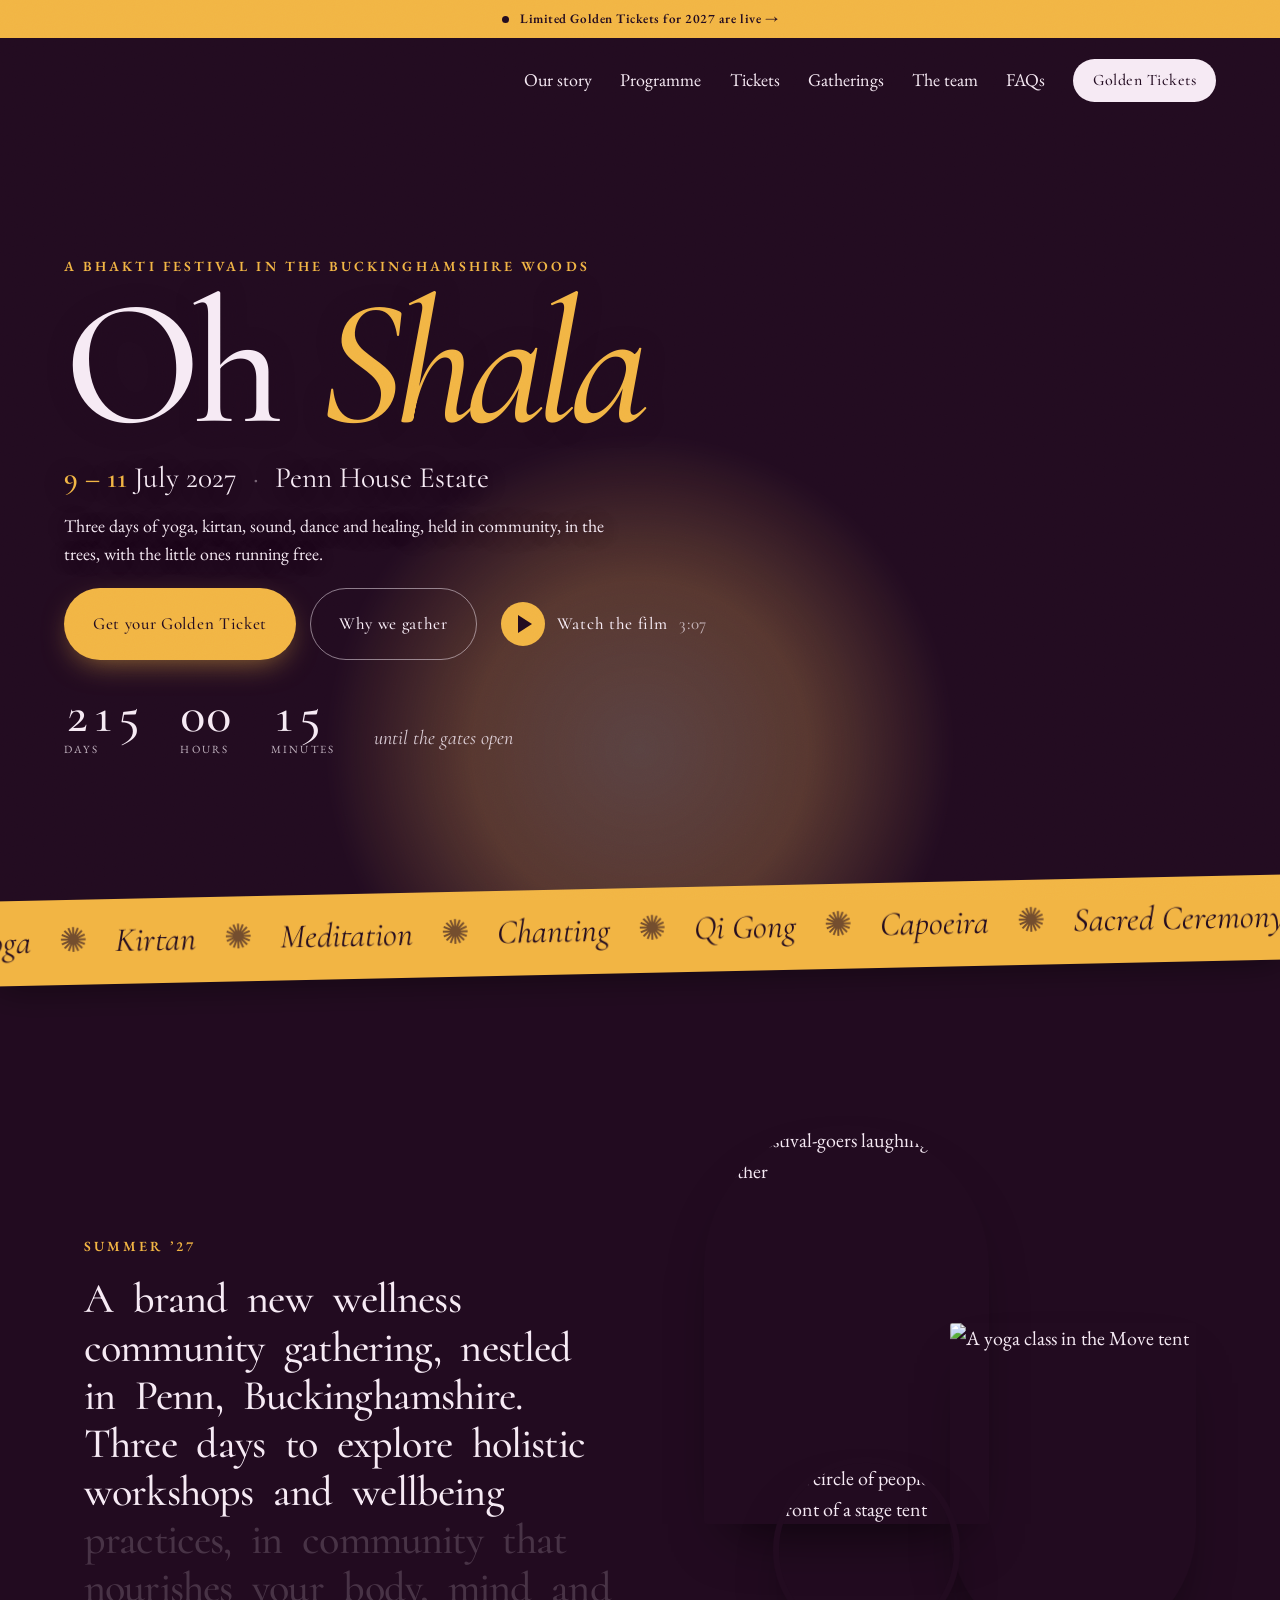
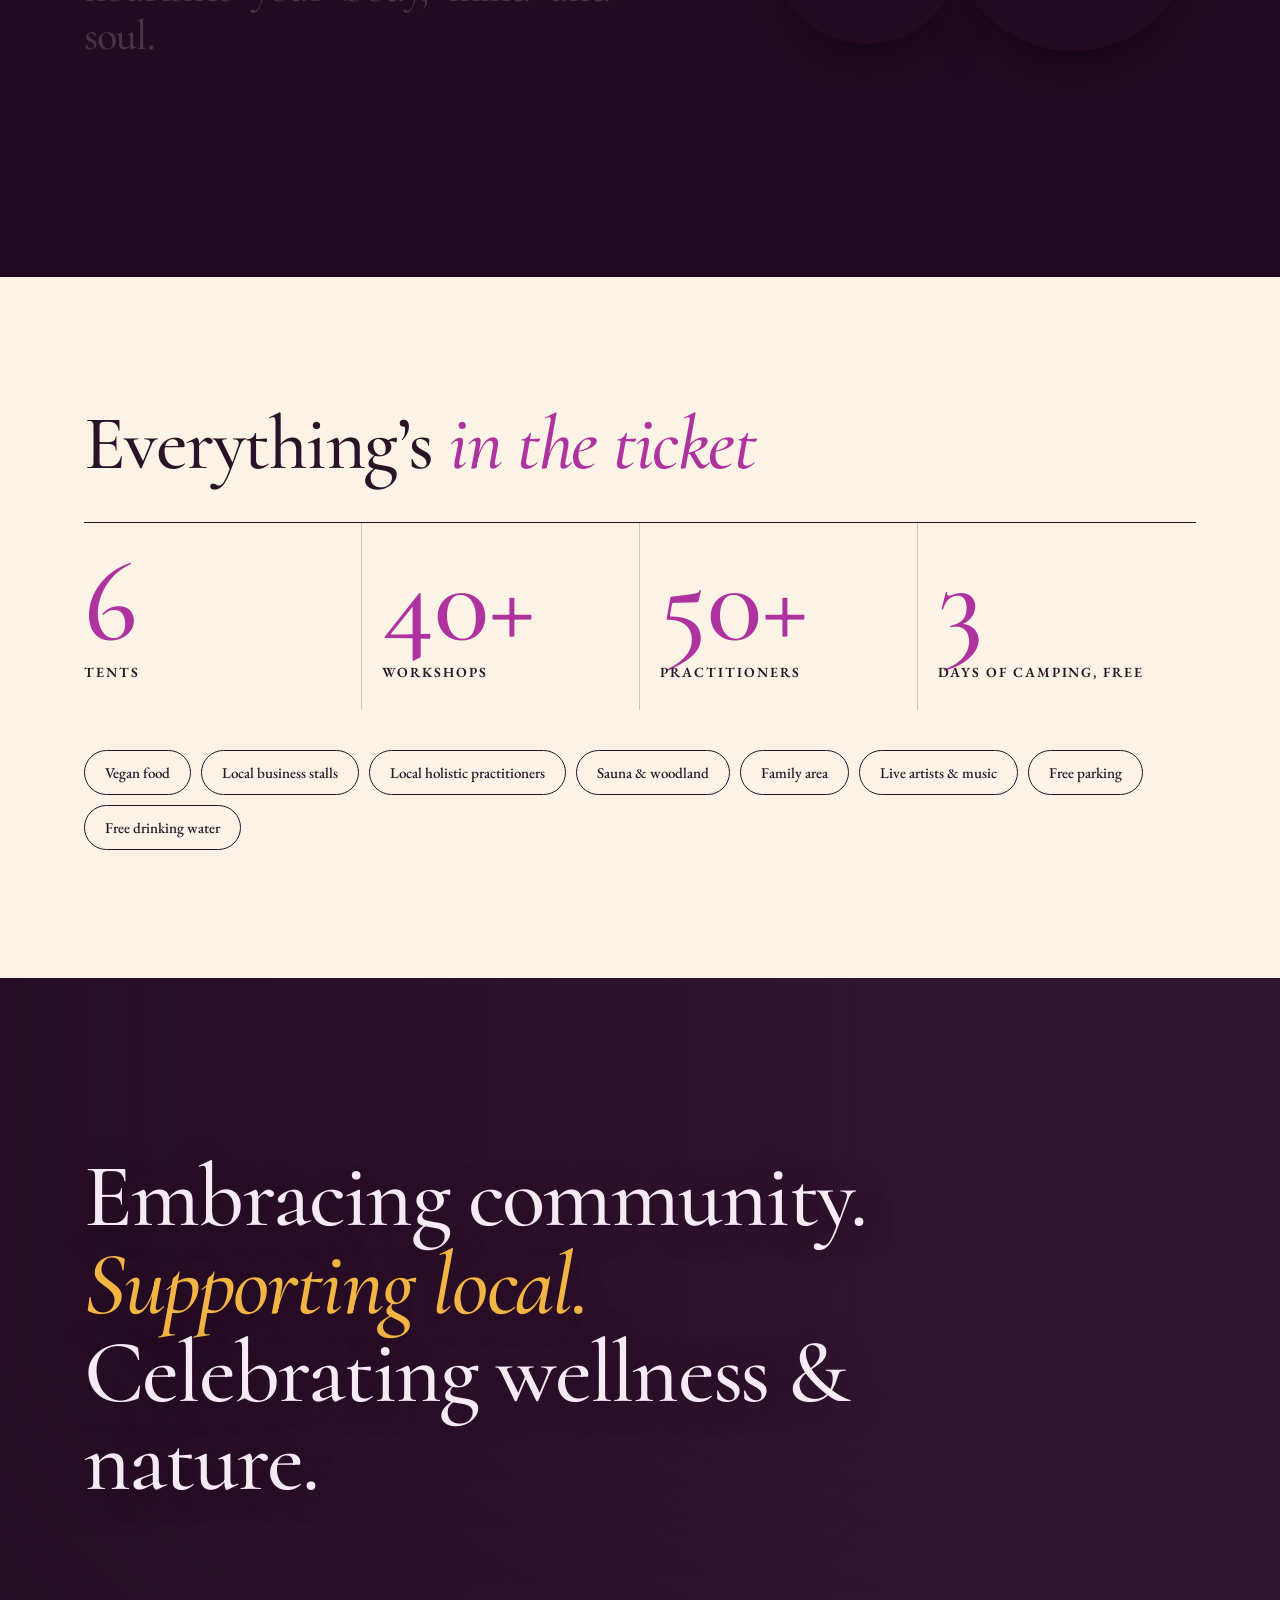
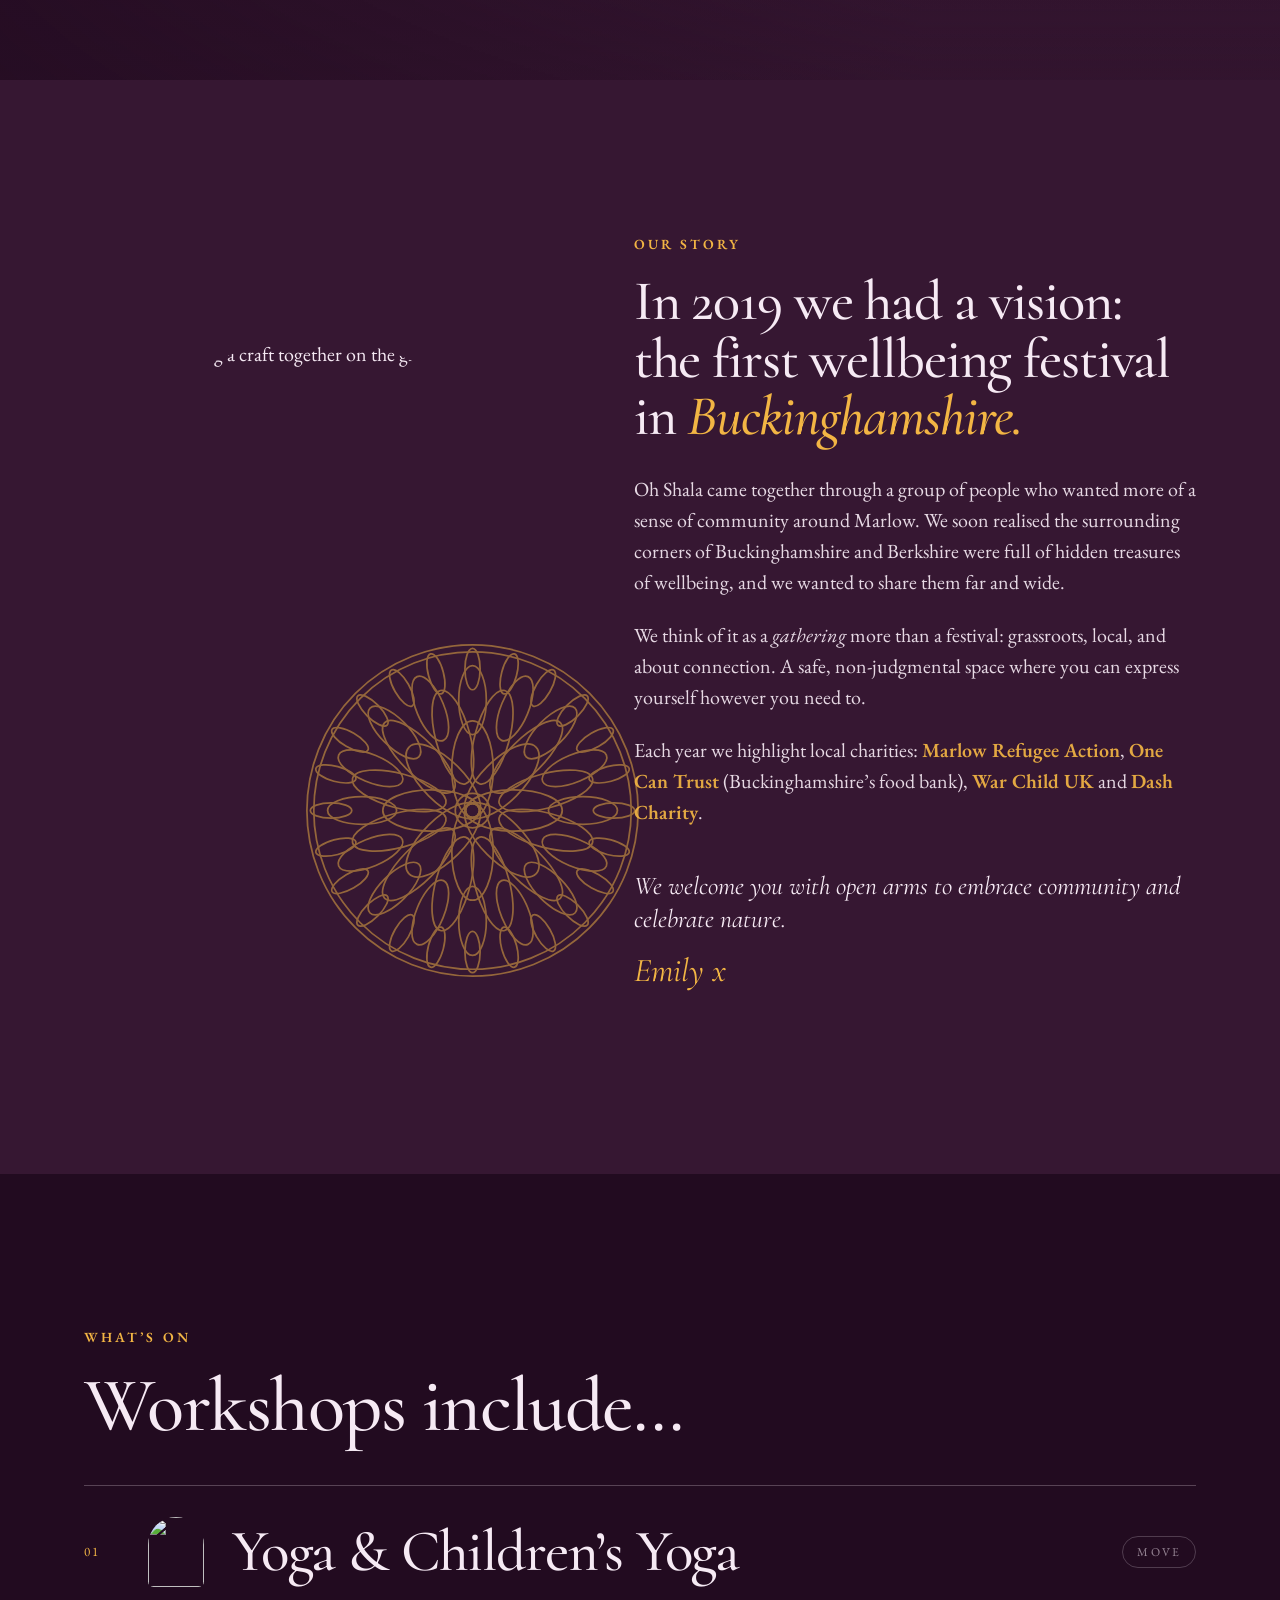
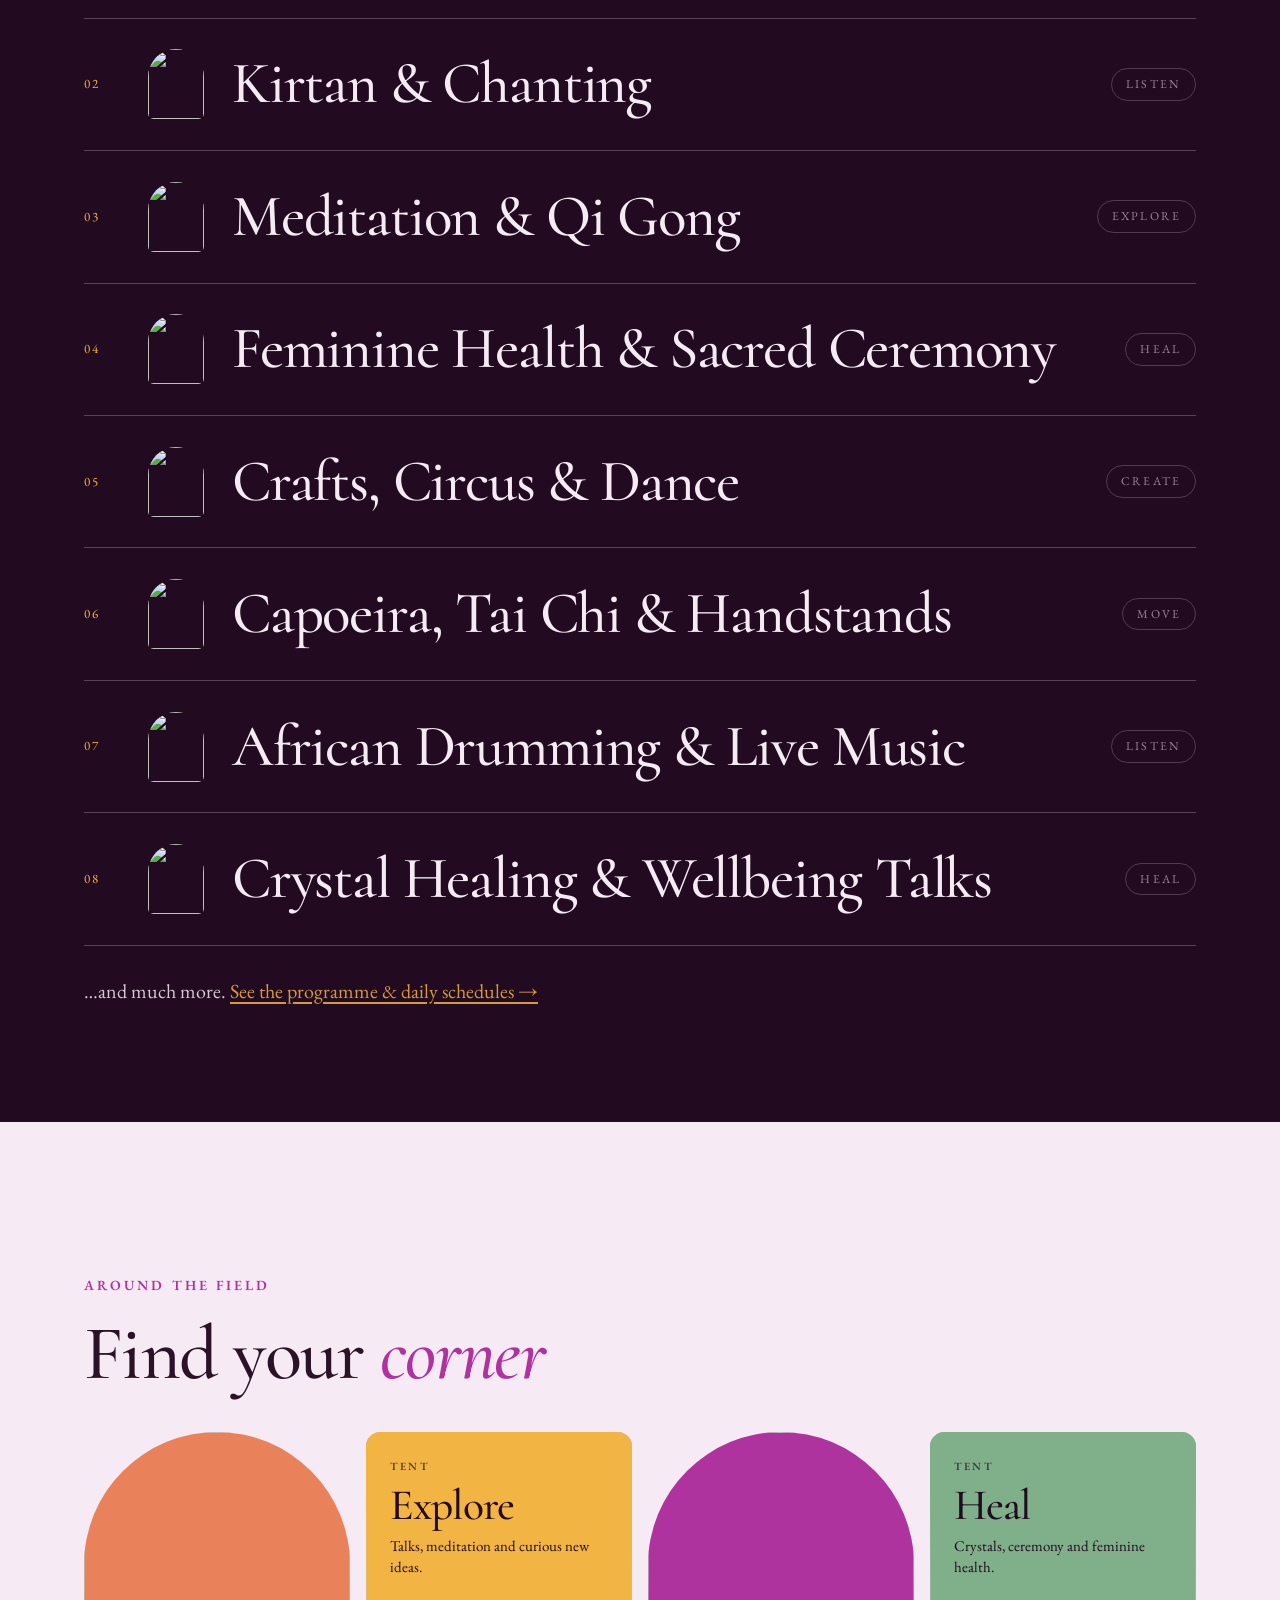
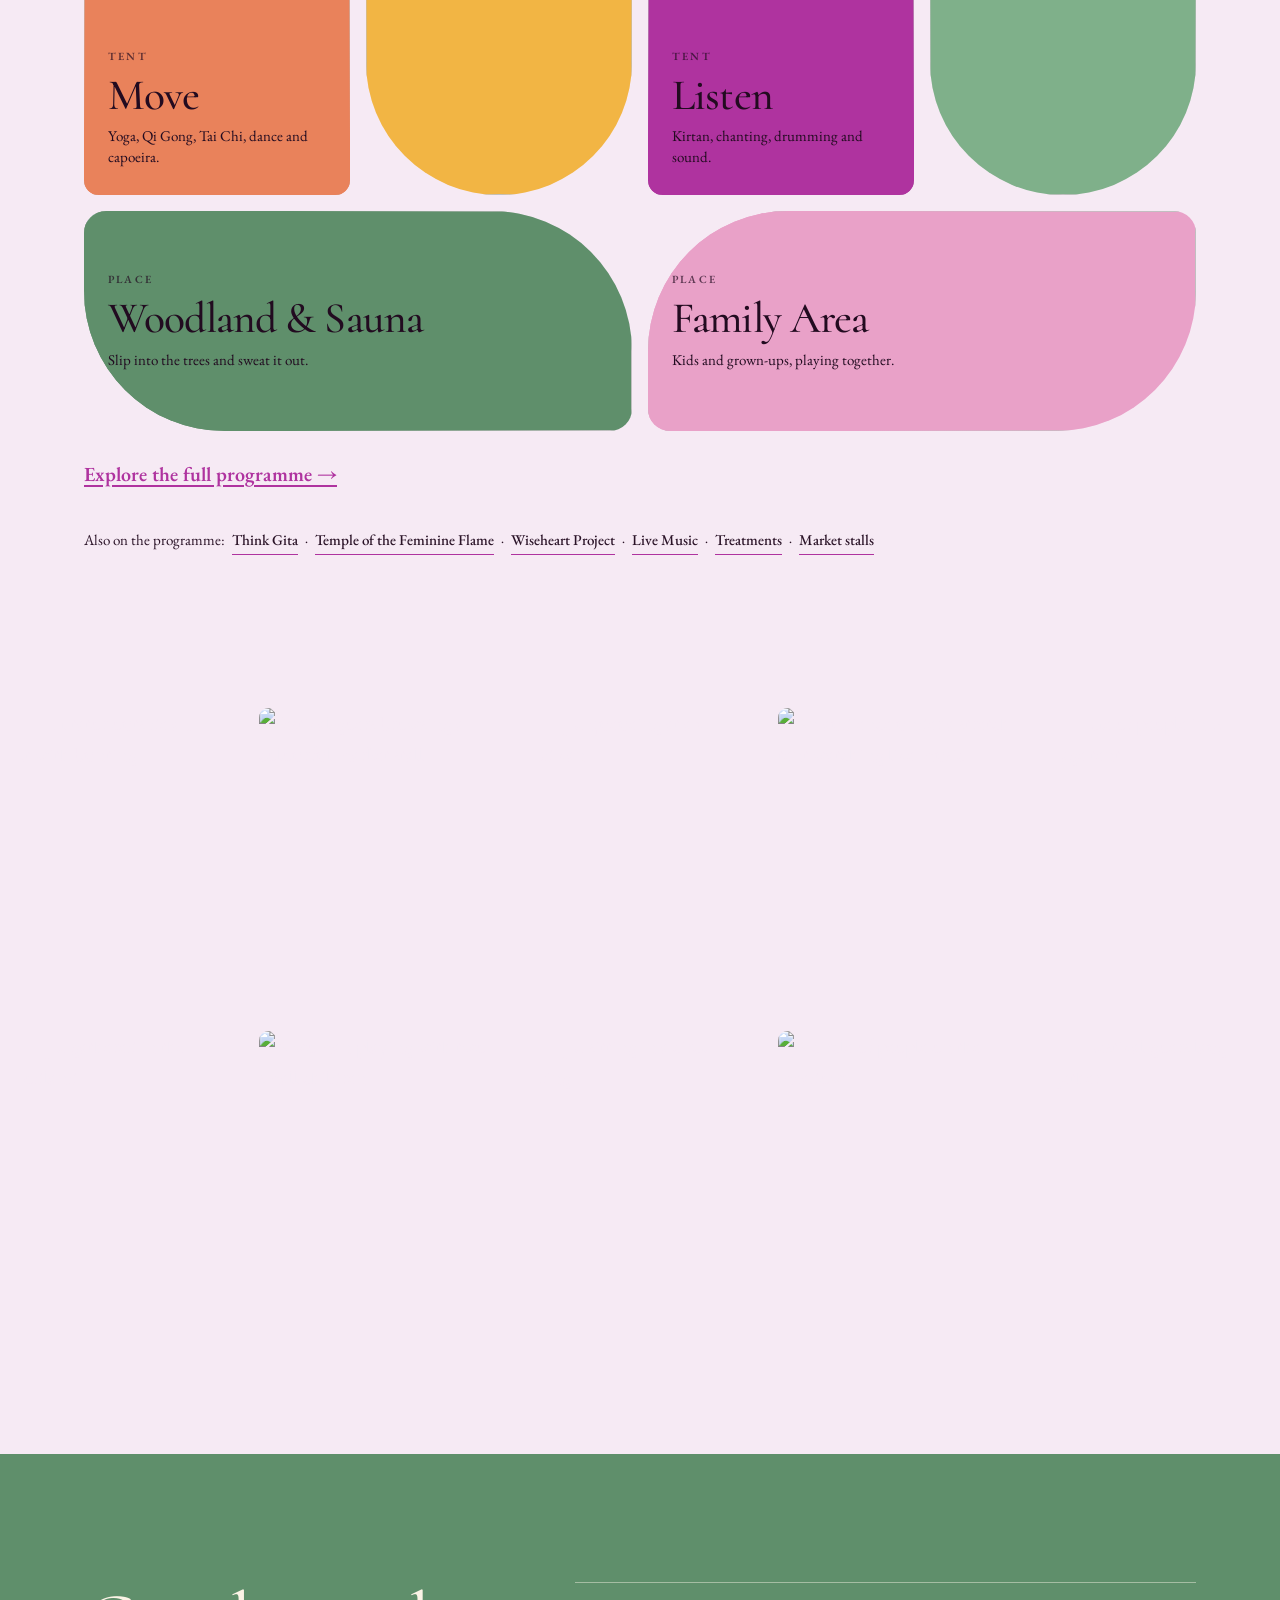
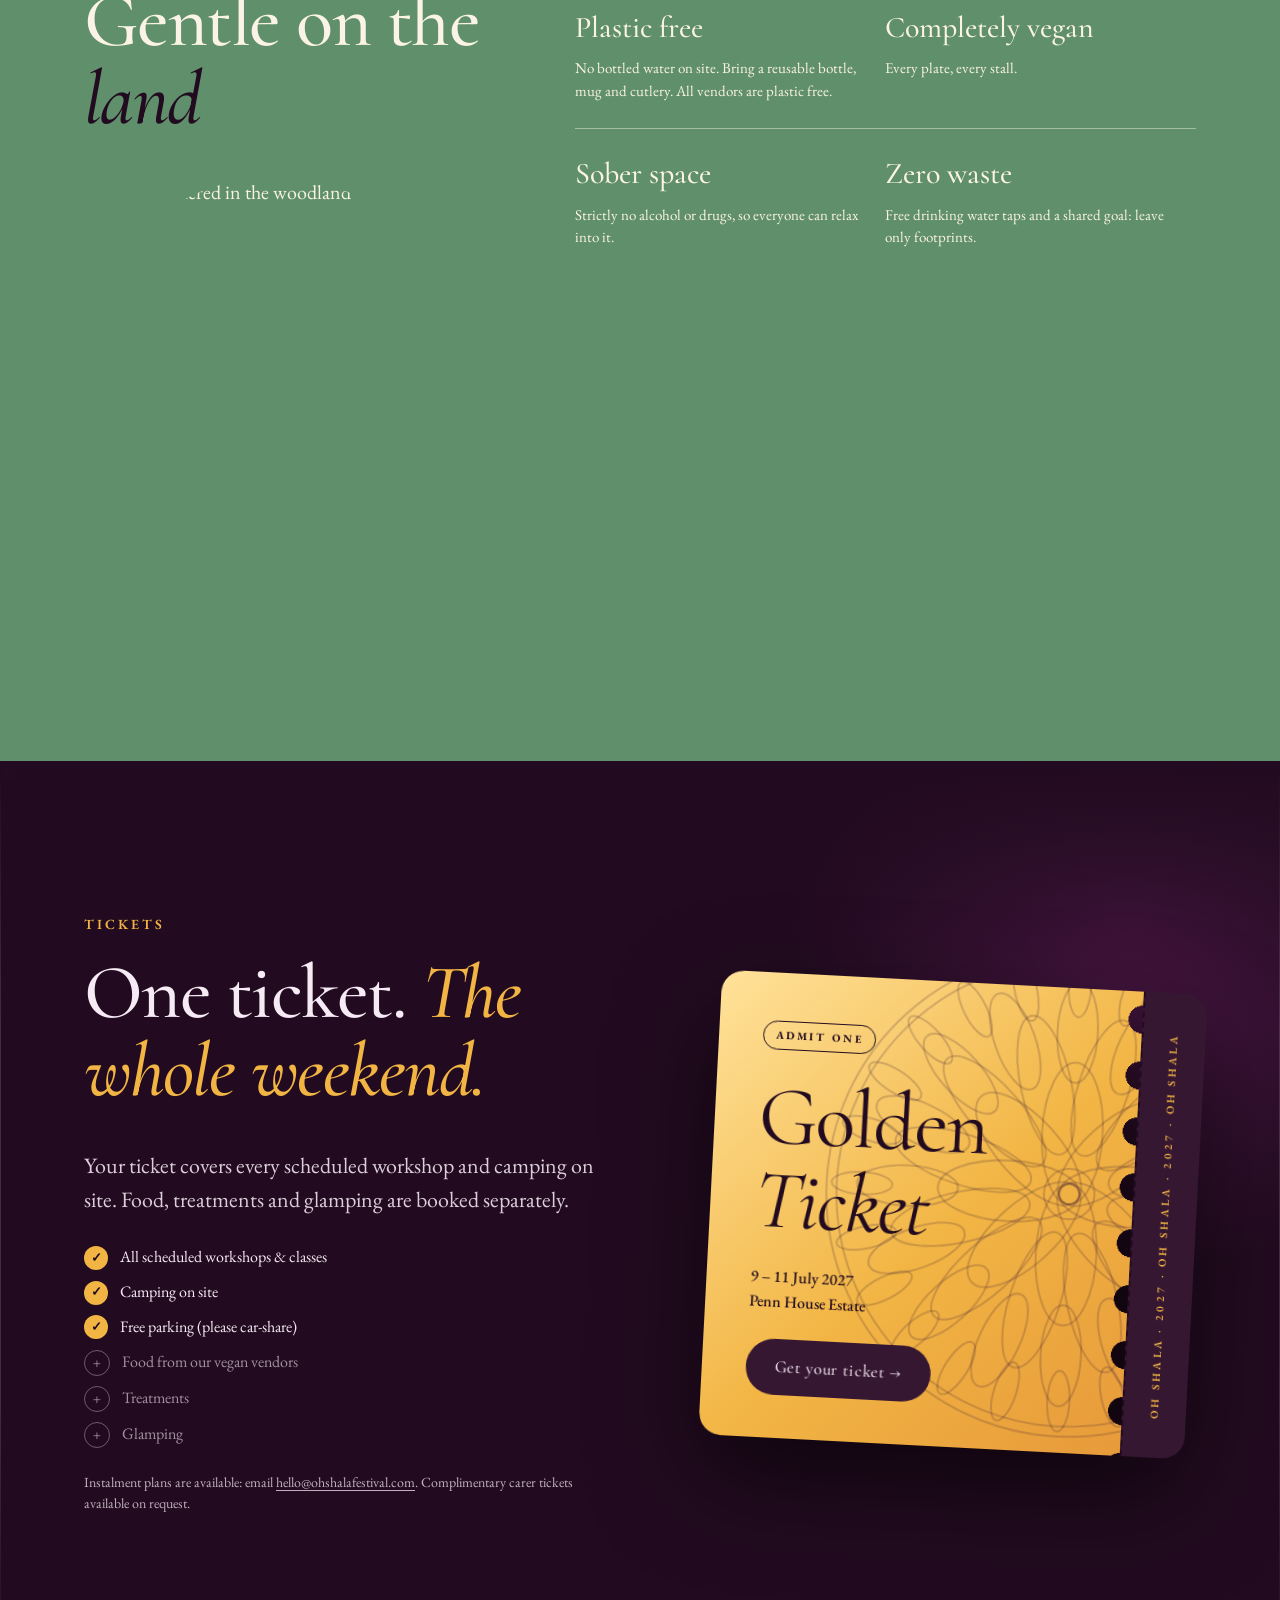
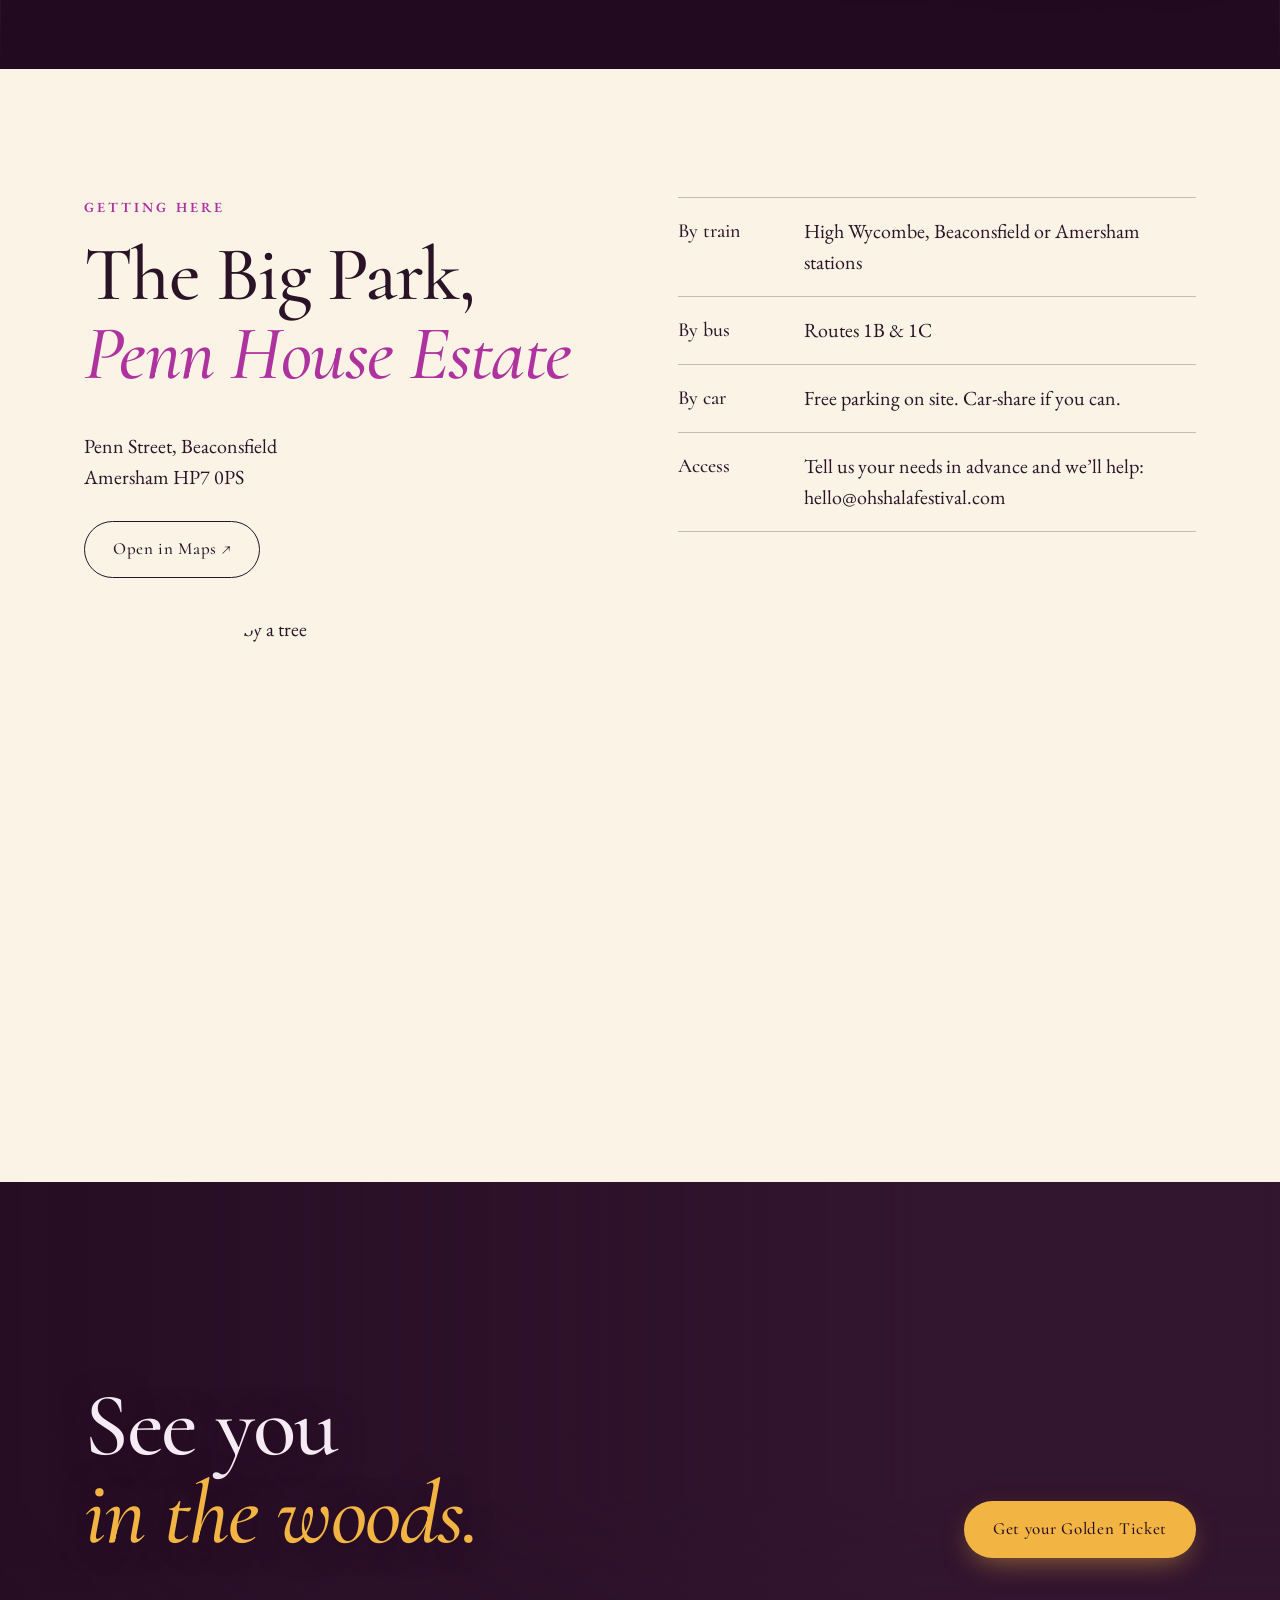
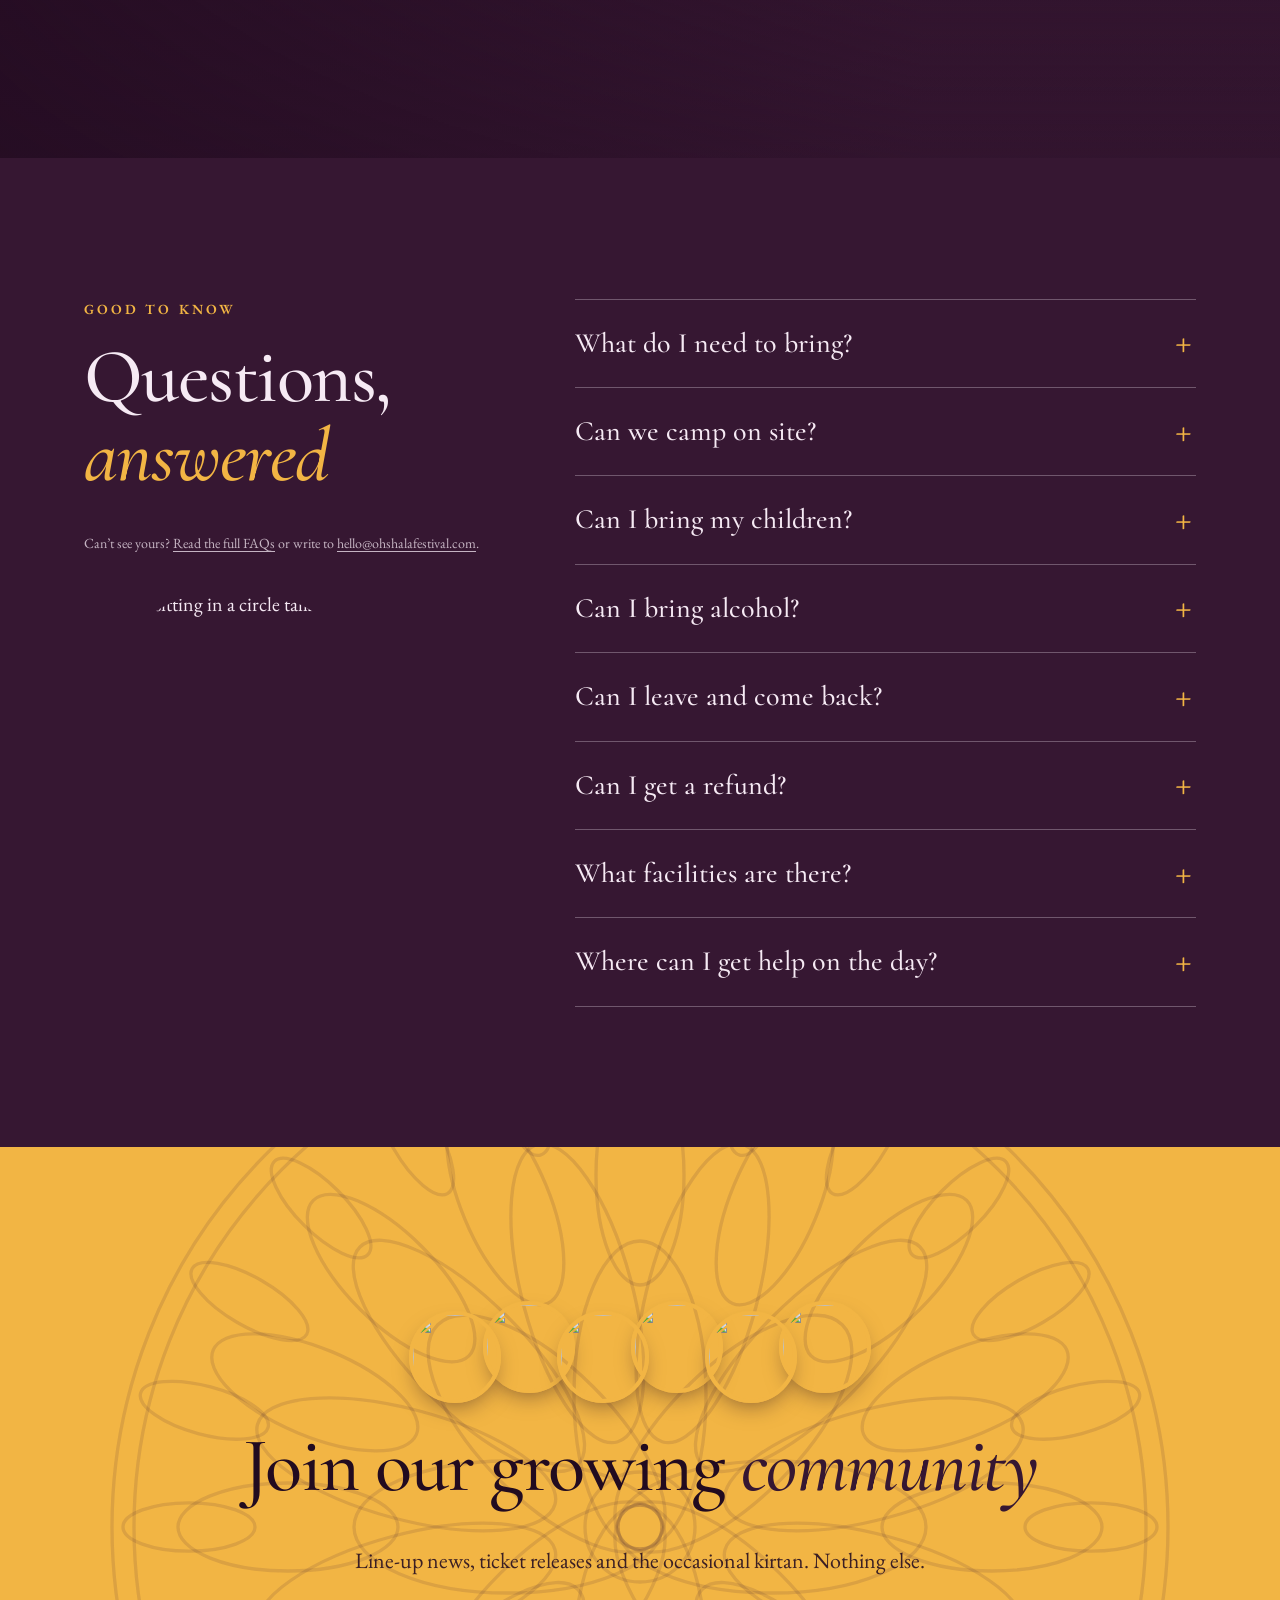
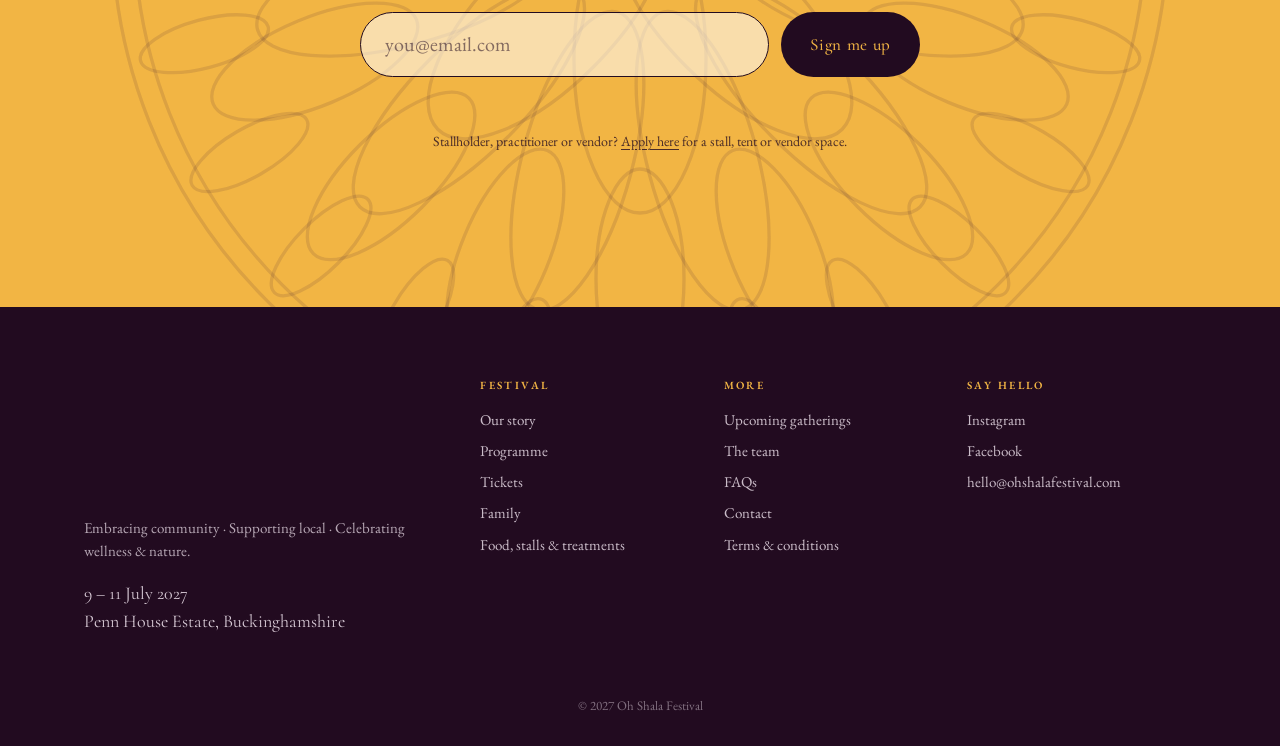
==== commit 8f960718: "Hero: fit the fold on laptops; photography across site - Hero: one-line title scaled to viewport hei" ====
--- a/index.html
+++ b/index.html
@@ -16,7 +16,7 @@
 <!-- FONTS: the old site uses Adobe Fonts "orpheus-pro" + "adobe-garamond-pro". Once an Adobe Fonts web project exists for the new domain,
      uncomment and paste its kit URL here; styles.css already asks for those families first (EB Garamond / Cormorant are close stand-ins).
 <link rel="stylesheet" href="https://use.typekit.net/YOURKIT.css"> -->
-<link rel="stylesheet" href="styles.css?v=11">
+<link rel="stylesheet" href="styles.css?v=15">
 <script>document.documentElement.classList.add('js')</script>
 </head>
 <body>
--- a/styles.css
+++ b/styles.css
@@ -645,3 +645,48 @@
   .tent::after{background:linear-gradient(180deg,rgba(0,0,0,0) 14%,var(--c) 84%)}
   .tent:nth-child(2n)::after{background:linear-gradient(0deg,rgba(0,0,0,0) 14%,var(--c) 84%)}
 }
+
+/* ================= hero: fits the fold on laptops ================= */
+.hero{min-height:calc(100svh - 36px);padding-top:104px;padding-bottom:36px}
+.logo-hero{display:none}
+.nav .logo{width:118px}
+.hero-date{font-size:clamp(20px,2.3vw,32px);margin-bottom:12px}
+.hero-sub{margin-bottom:24px}
+.count{margin-top:clamp(22px,4vh,48px)}
+@media (min-width:901px){
+  .hero h1{font-size:clamp(64px,min(15vw,24vh),220px);line-height:.85;margin-bottom:.08em}
+  .hero h1 br{display:none}
+  .hero .eyebrow{margin-bottom:10px}
+}
+@media (min-width:901px) and (max-height:700px){
+  .hero{padding-top:92px}
+  .hero-sub{display:none}
+  .hero-date{margin-bottom:20px}
+}
+
+/* hero fold tuning v2 */
+.hero{padding-top:92px;padding-bottom:28px}
+.hero-sub{font-size:clamp(16px,1.4vw,19px);margin-bottom:20px;max-width:32em}
+.count{margin-top:clamp(18px,3.2vh,36px)}
+.count b{font-size:clamp(34px,4.2vw,52px)}
+@media (min-width:901px){
+  .hero h1{font-size:clamp(64px,min(14vw,20vh),200px)}
+}
+
+/* fixed nav height: hero & page heroes tuck exactly under it */
+:root{--nav-h:84px}
+.nav{height:var(--nav-h);padding-top:0;padding-bottom:0}
+.nav .logo{width:108px}
+.hero{margin-top:calc(var(--nav-h) * -1);padding-top:calc(var(--nav-h) + 22px)}
+.phero{margin-top:calc(var(--nav-h) * -1)}
+@media (max-width:900px){
+  :root{--nav-h:72px}
+  .nav .logo{width:92px}
+  .hero{padding-top:calc(var(--nav-h) + 40px)}
+}
+@media (min-width:901px) and (max-height:700px){
+  .hero{padding-top:calc(var(--nav-h) + 8px)}
+}
+.hero{padding-top:calc(var(--nav-h) + 34px);padding-bottom:44px}
+@media (min-width:901px) and (max-height:700px){.hero{padding-top:calc(var(--nav-h) + 12px);padding-bottom:28px}}
+@media (max-width:900px){.hero{padding-top:calc(var(--nav-h) + 40px)}}
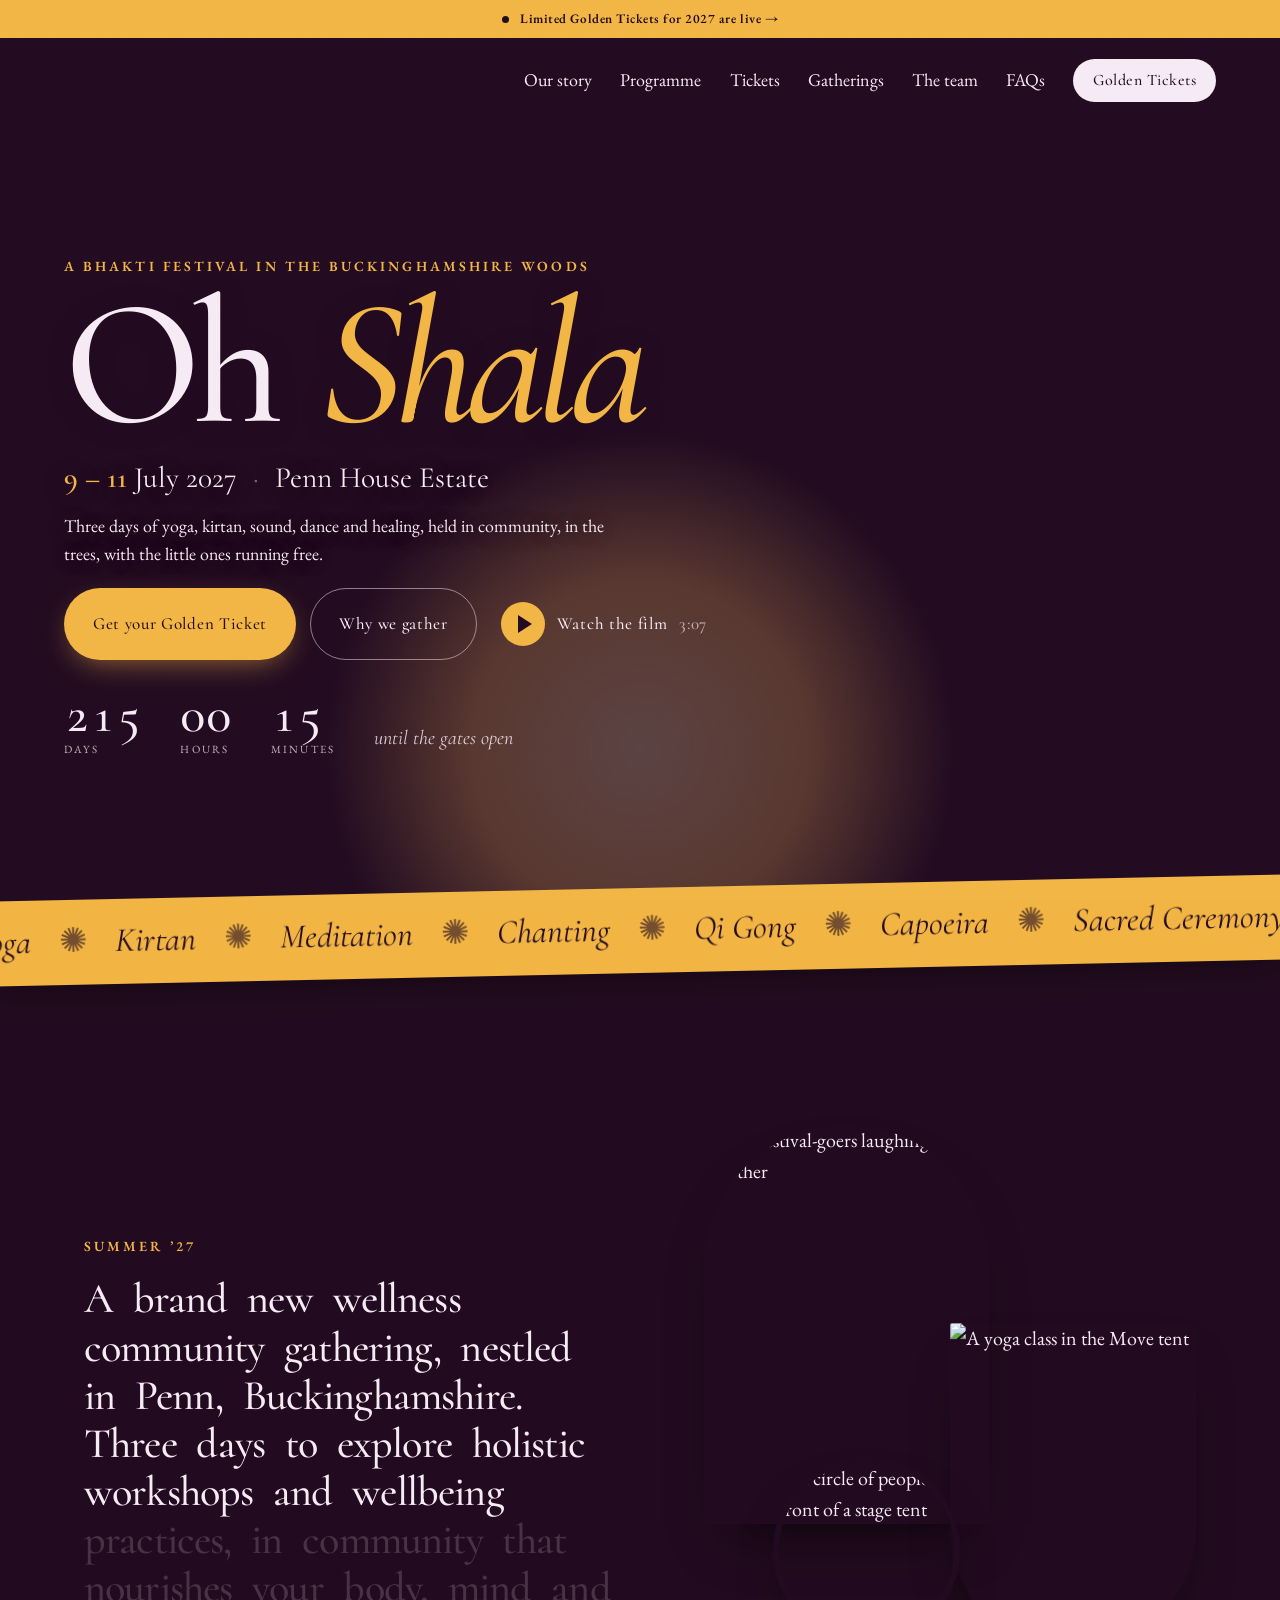
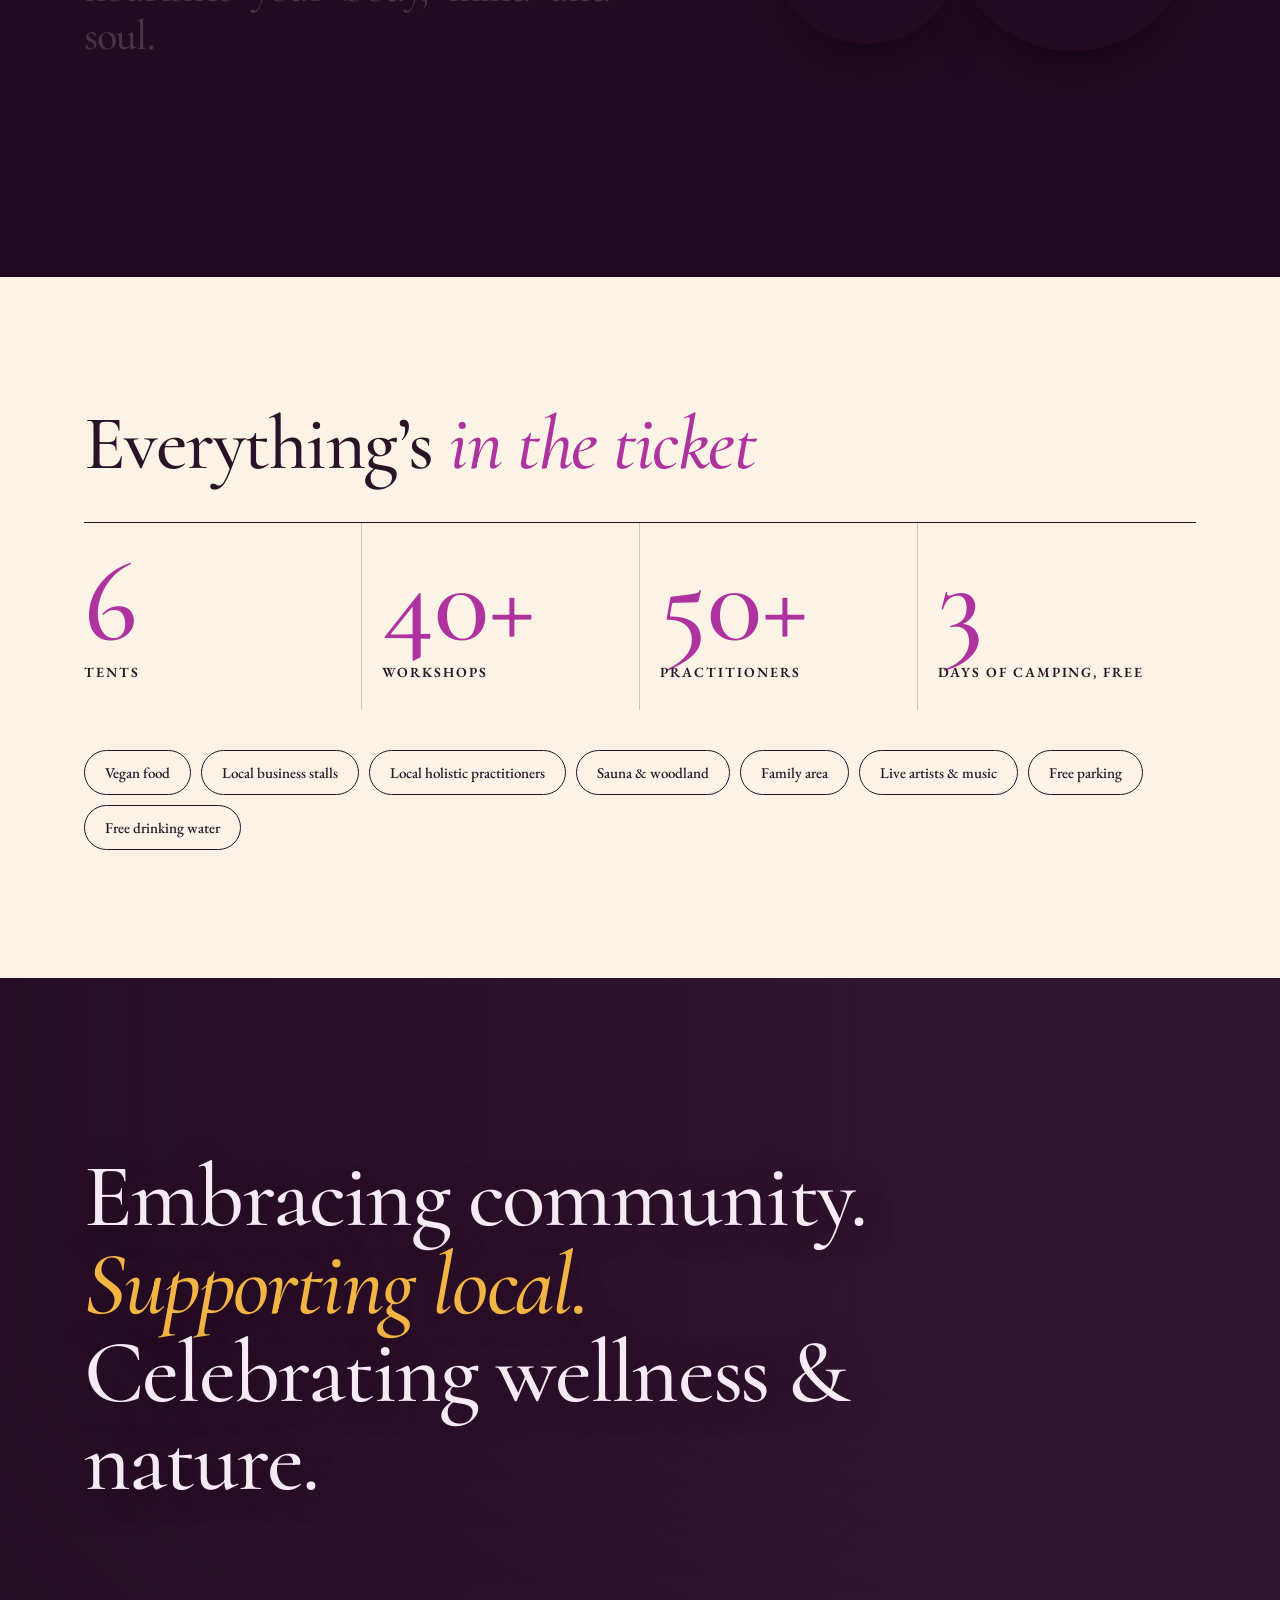
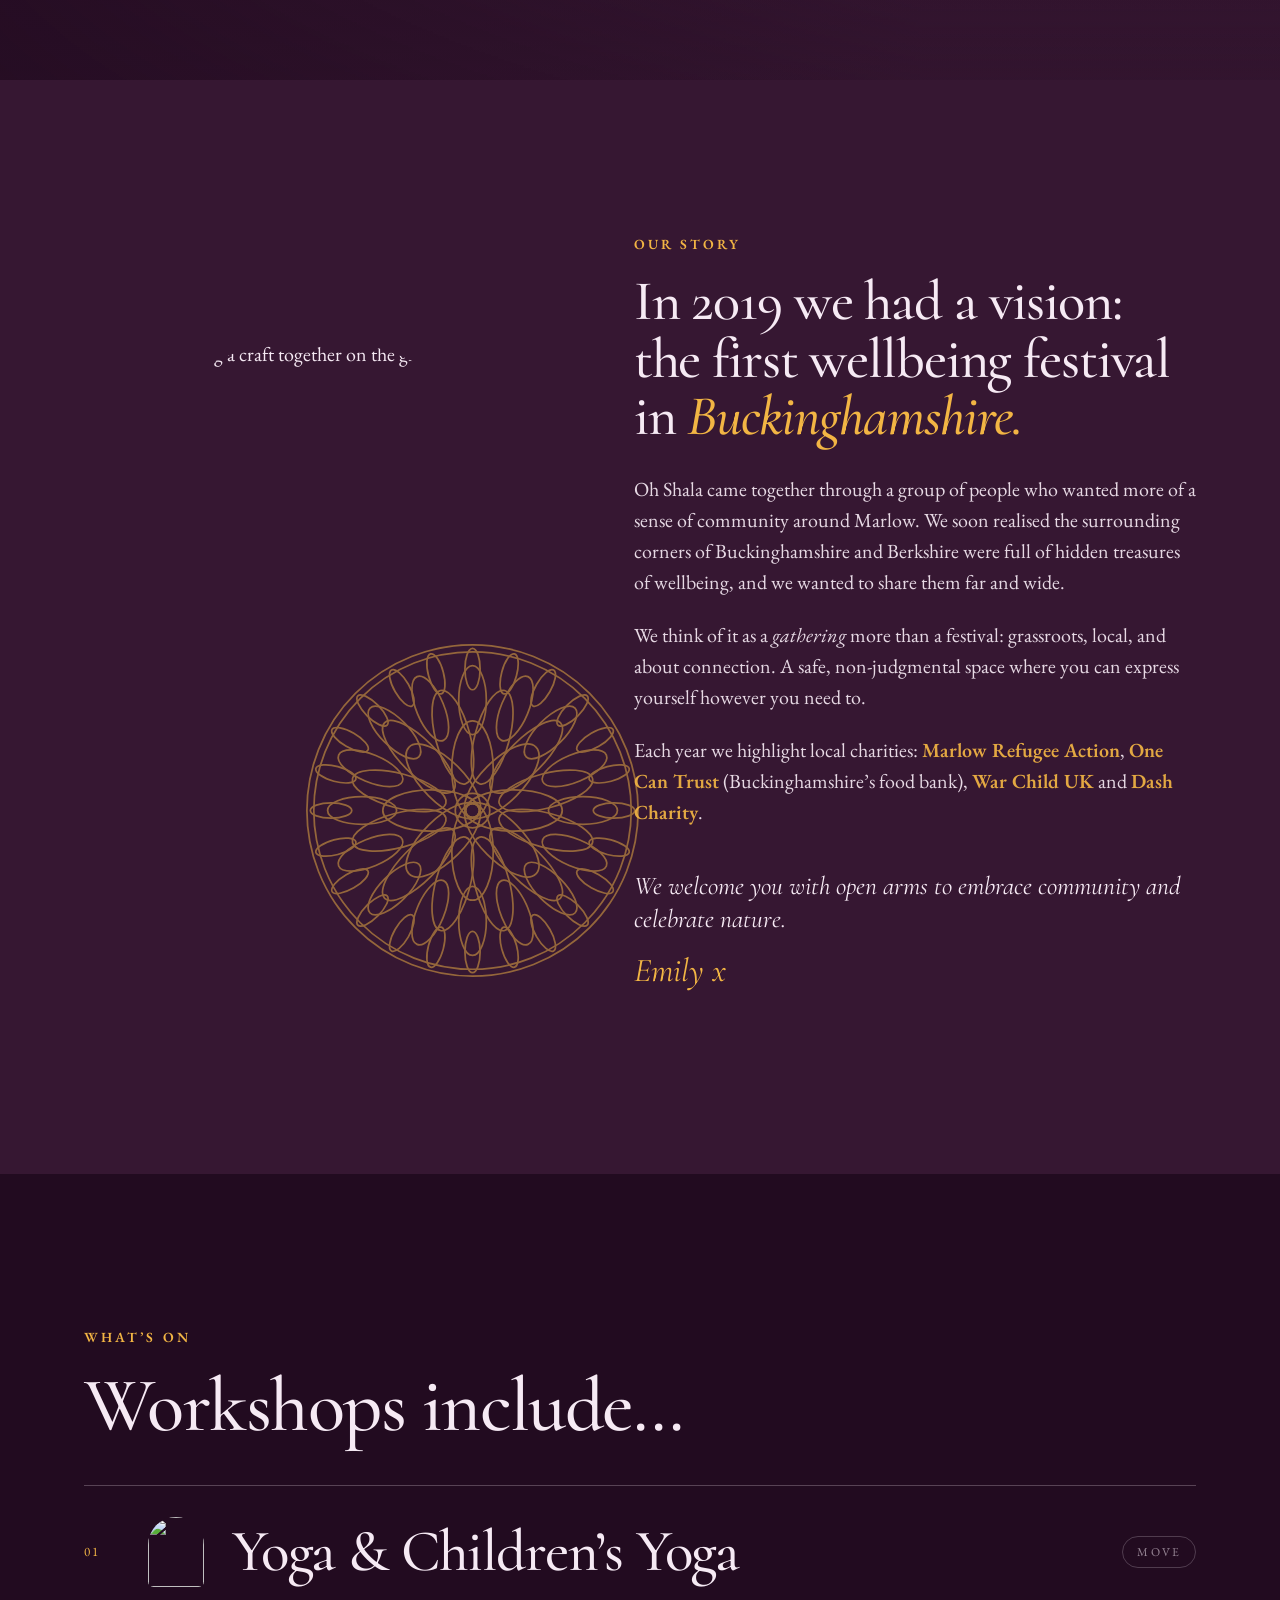
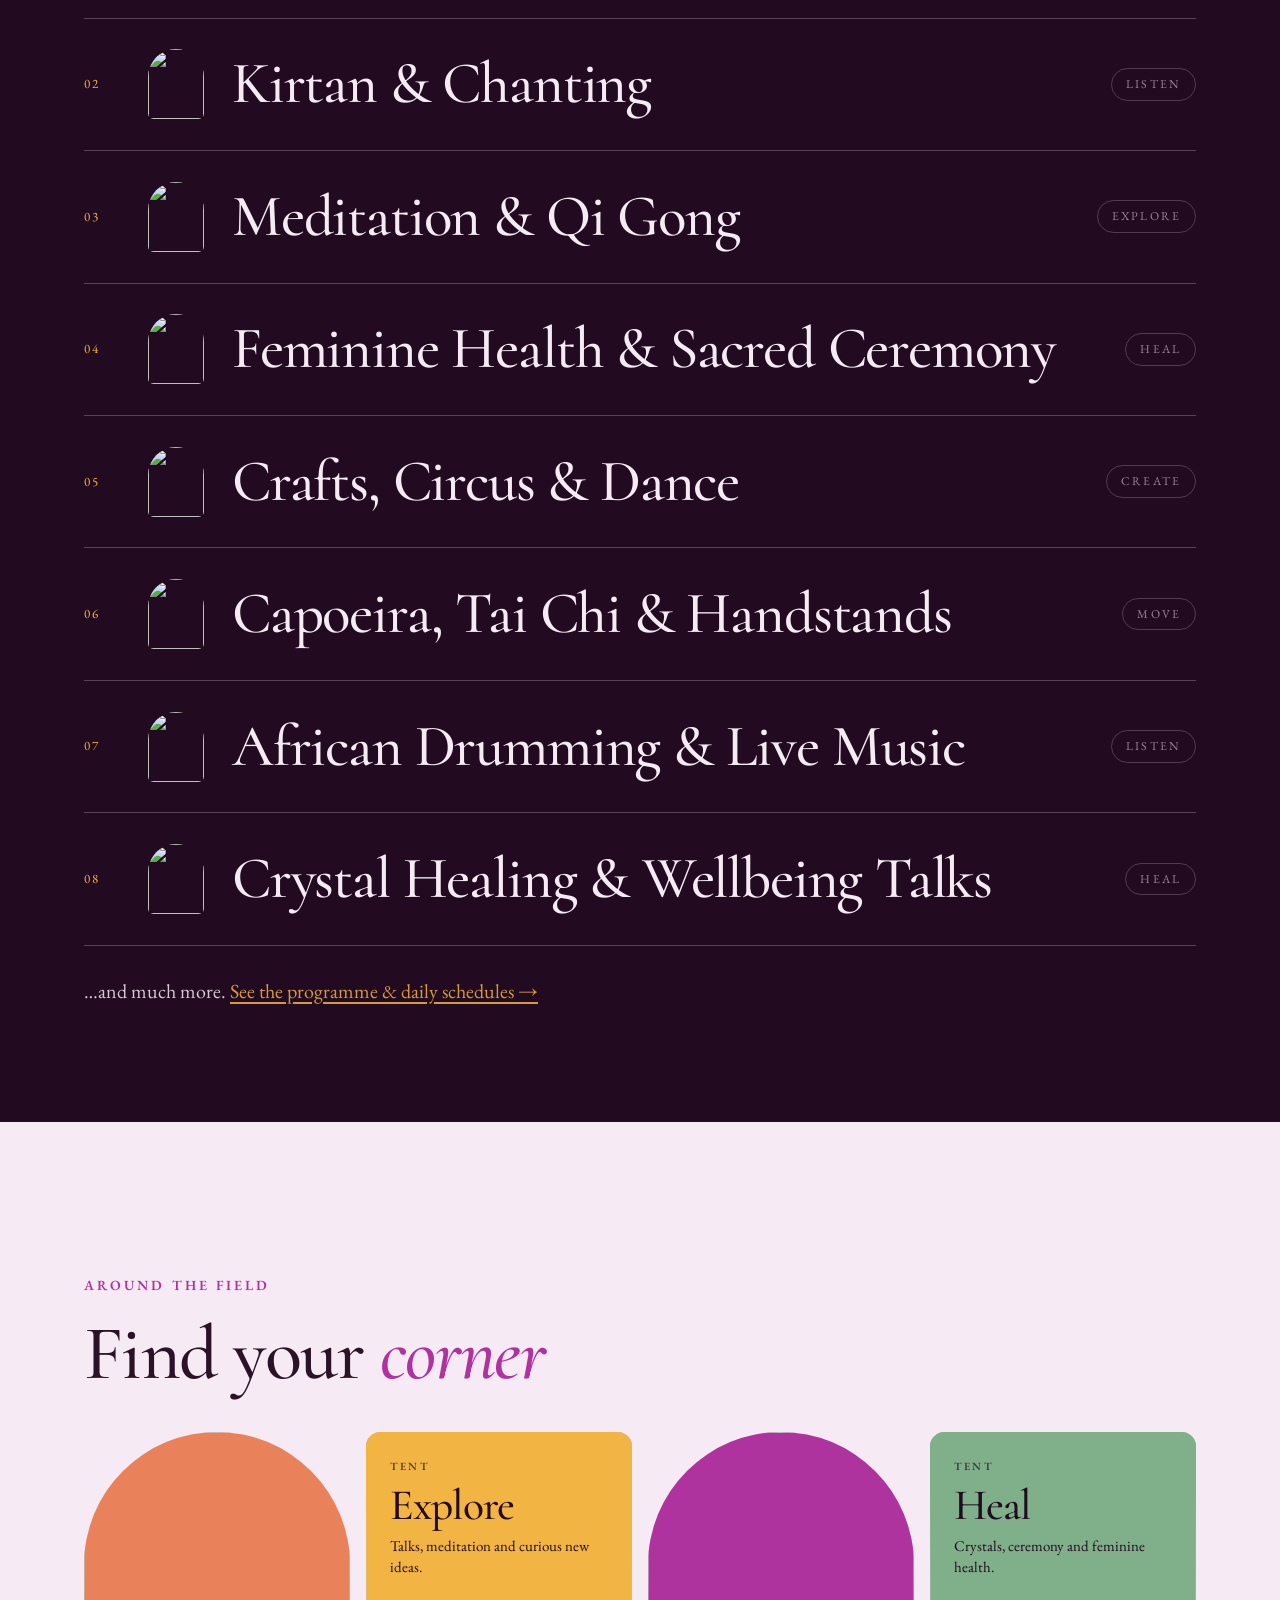
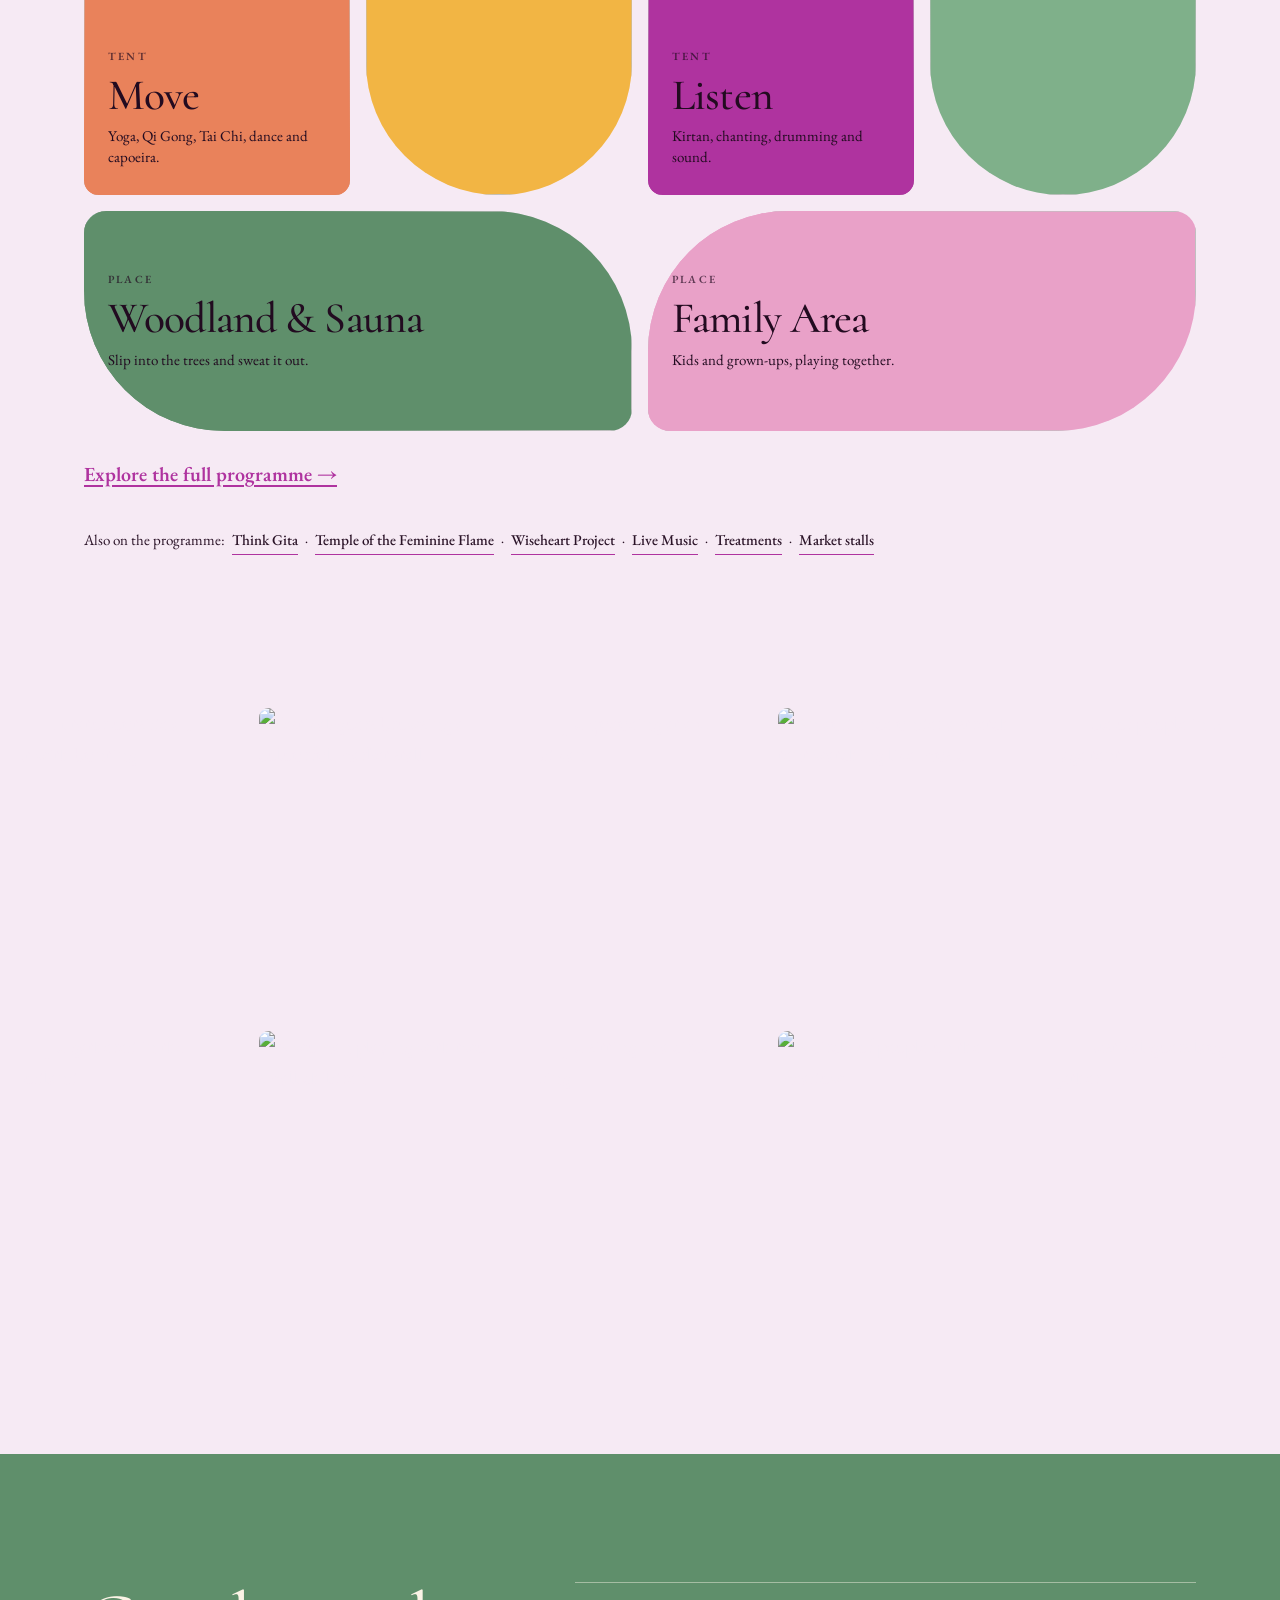
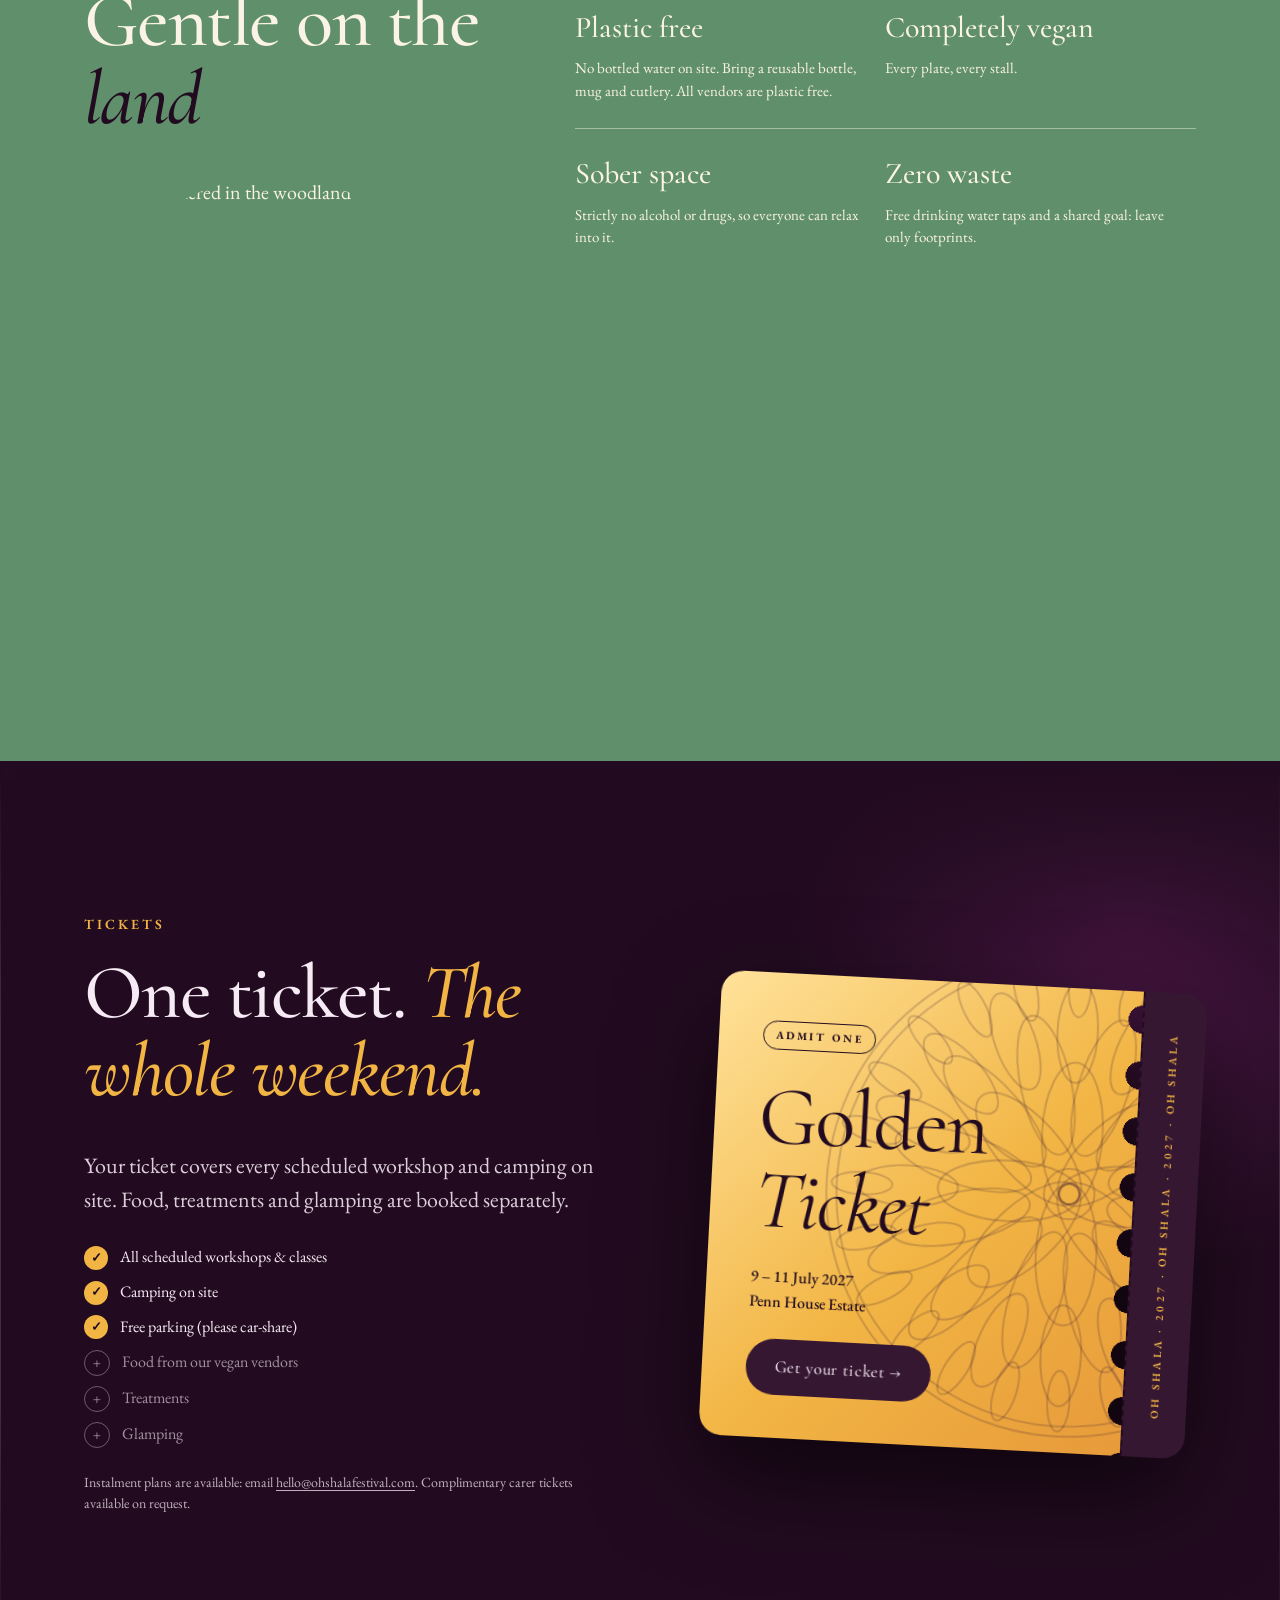
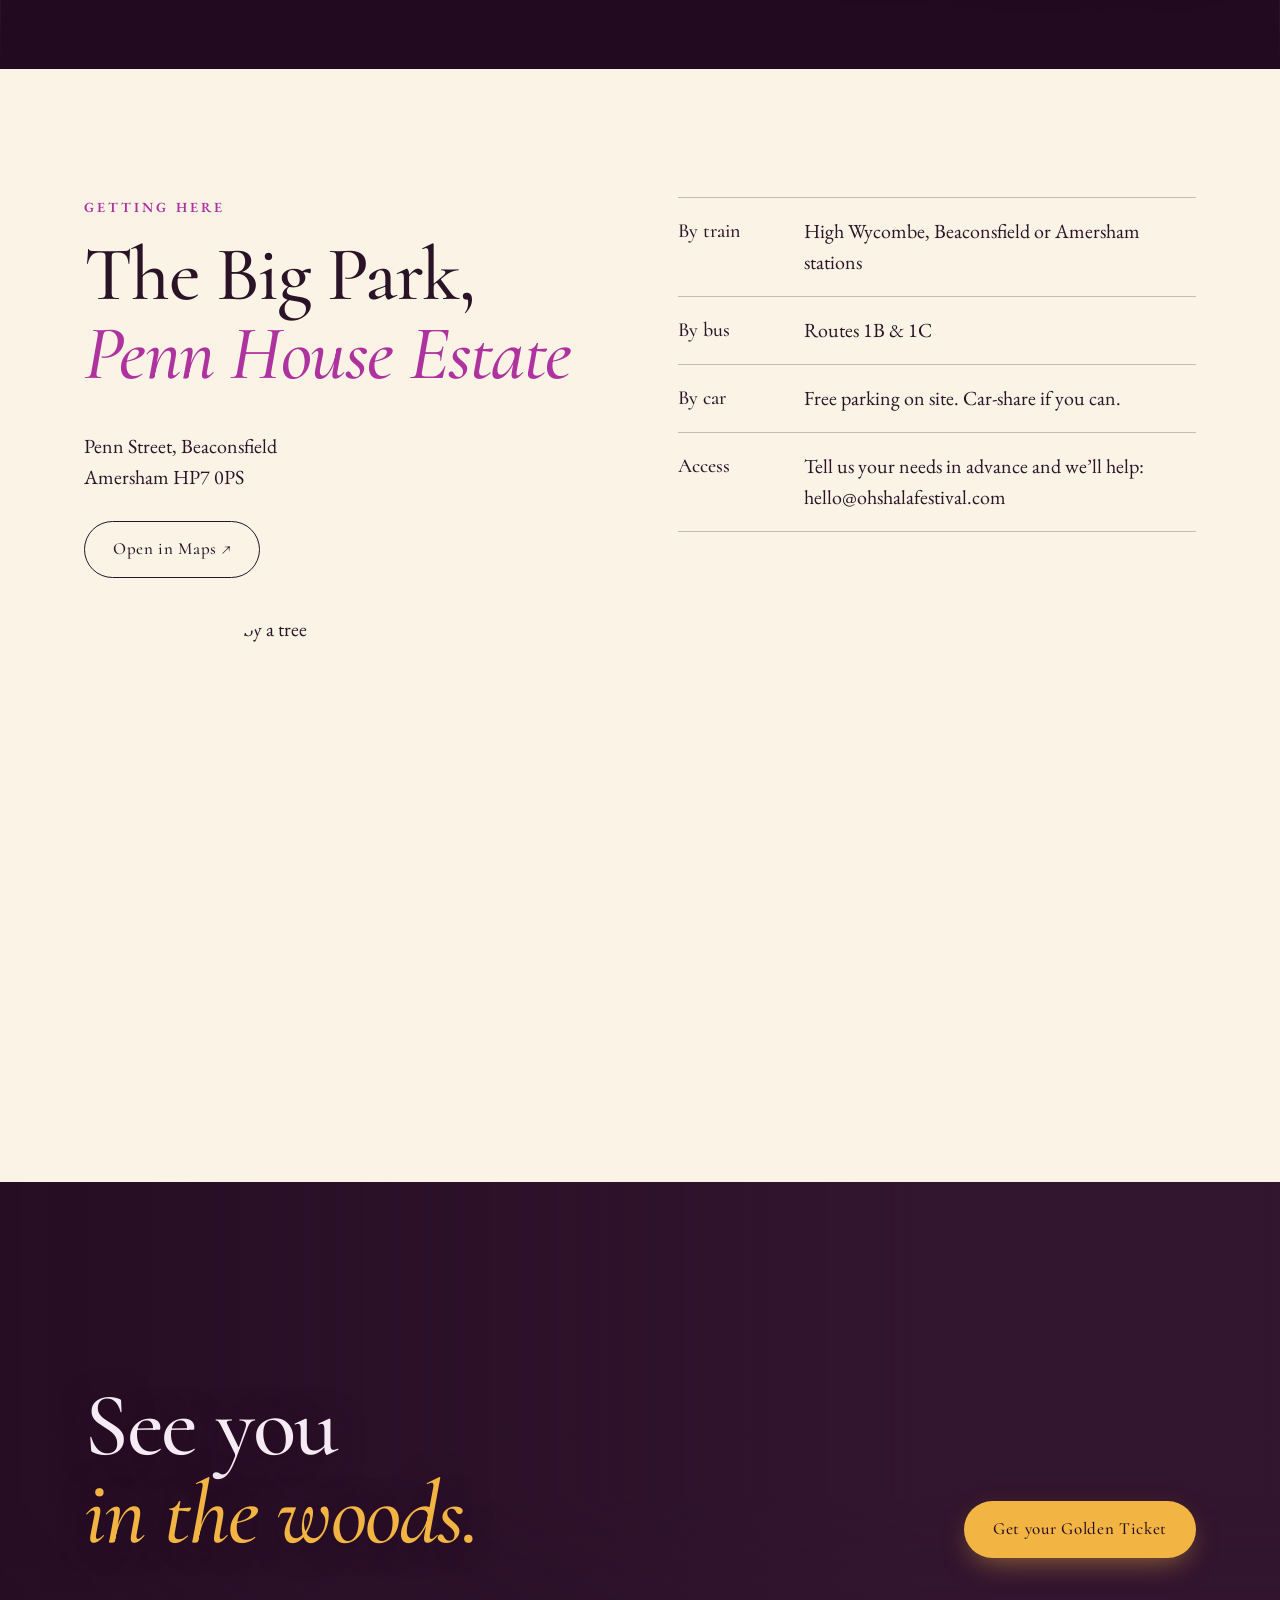
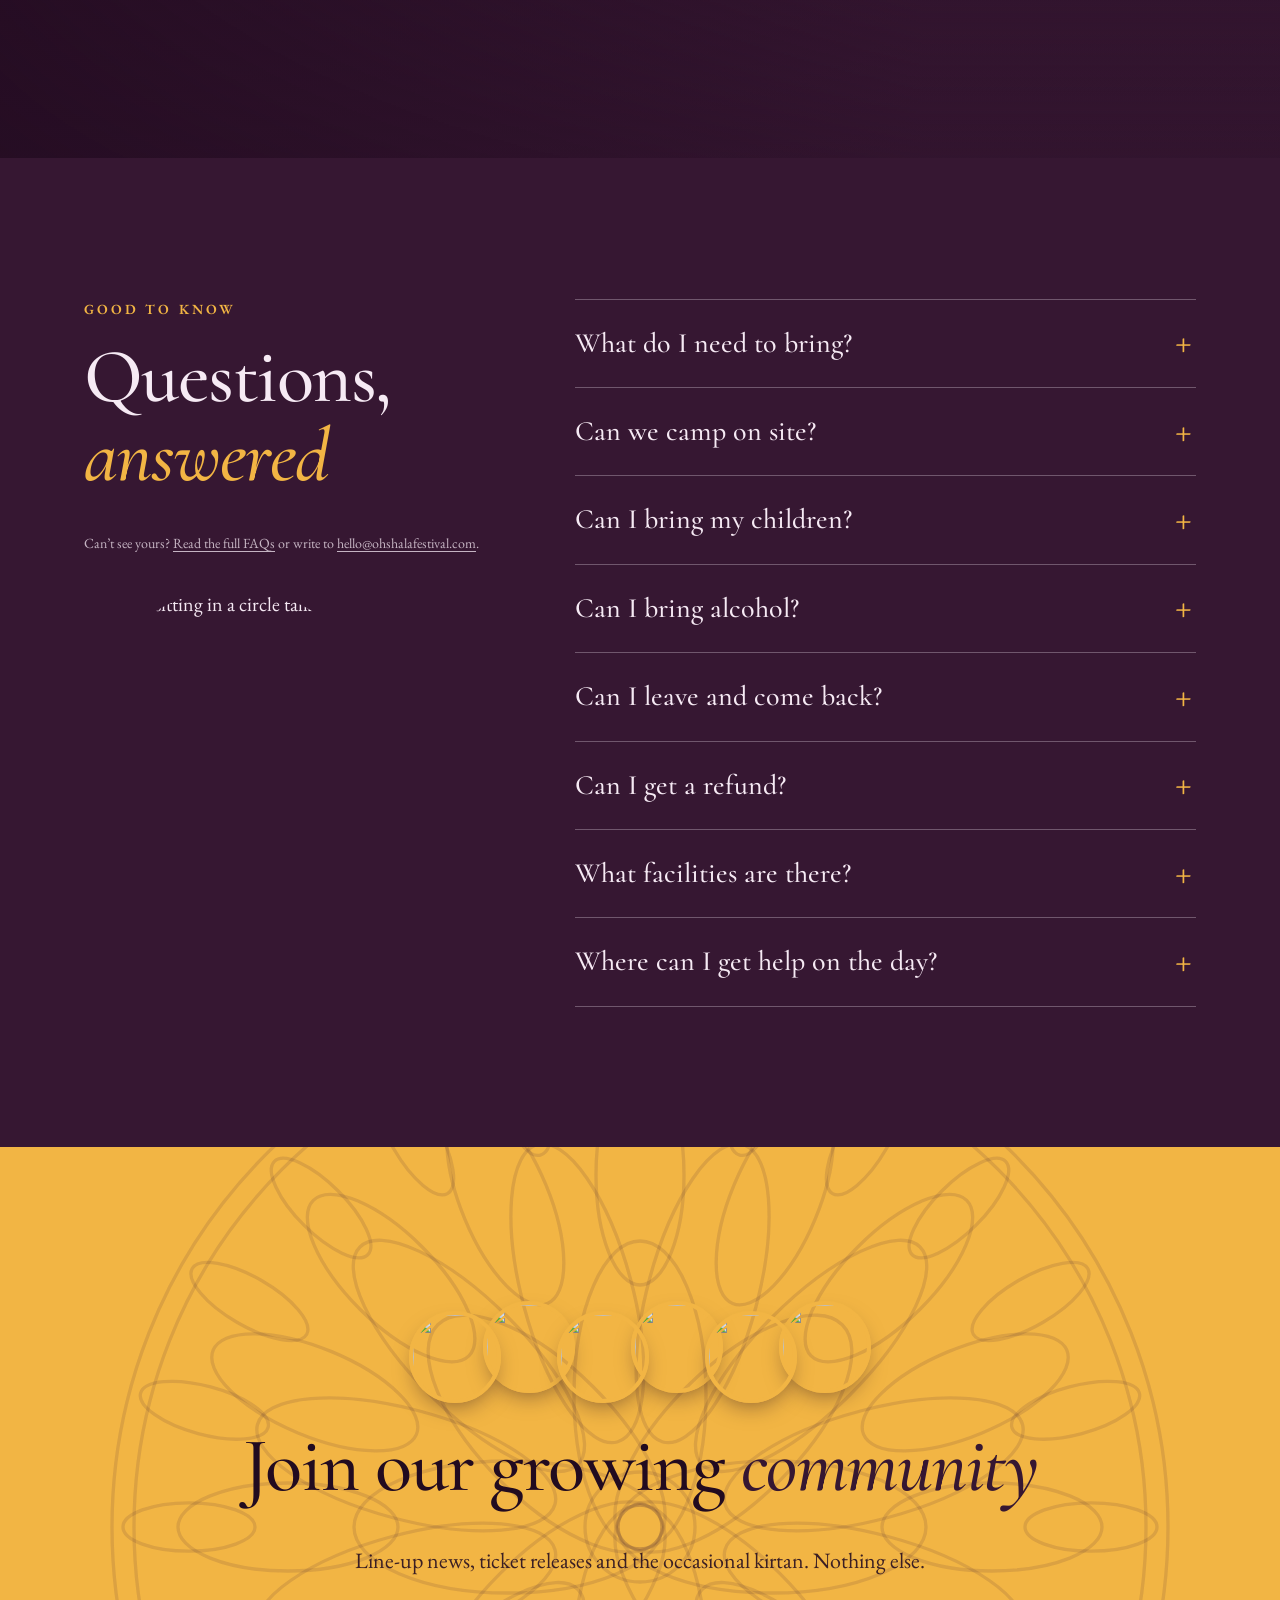
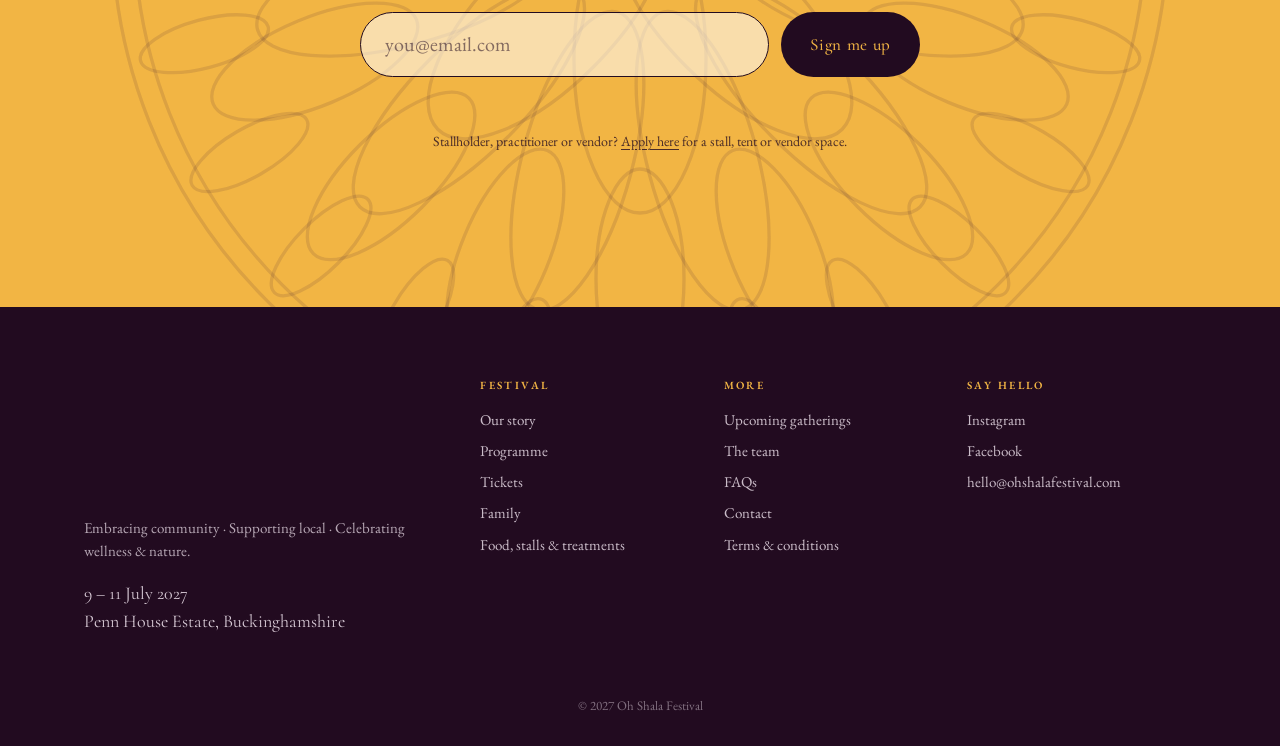
==== commit 4ce888f8: "Home: single wordmark at top; nav logo appears after the hero Co-Authored-By: Claude Sonnet 5.5 <nor" ====
--- a/index.html
+++ b/index.html
@@ -16,10 +16,10 @@
 <!-- FONTS: the old site uses Adobe Fonts "orpheus-pro" + "adobe-garamond-pro". Once an Adobe Fonts web project exists for the new domain,
      uncomment and paste its kit URL here; styles.css already asks for those families first (EB Garamond / Cormorant are close stand-ins).
 <link rel="stylesheet" href="https://use.typekit.net/YOURKIT.css"> -->
-<link rel="stylesheet" href="styles.css?v=15">
+<link rel="stylesheet" href="styles.css?v=16">
 <script>document.documentElement.classList.add('js')</script>
 </head>
-<body>
+<body data-page="home">
 <a class="skip" href="#main">Skip to content</a>
 <div class="grain" aria-hidden="true"></div>
 
@@ -50,8 +50,7 @@
 
   <div class="hero-grid">
     <div class="hero-copy">
-      <div class="reveal"><span class="logo logo-hero"><img src="https://images.squarespace-cdn.com/content/v1/63e22743b32cb51561aa4698/8ddbb9a4-abd6-44d9-be26-56d0668473a6/Untitled+design.png?format=2500w" alt="Oh Shala Bhakti Festival" width="400" height="400"></span></div>
-      <p class="eyebrow reveal" style="--d:.04s">A bhakti festival in the Buckinghamshire woods</p>
+      <p class="eyebrow reveal">A bhakti festival in the Buckinghamshire woods</p>
       <h1 class="reveal" style="--d:.08s">Oh<br><em>Shala</em></h1>
       <p class="hero-date reveal" style="--d:.16s"><b>9 – 11</b> July 2027 <span class="sep">·</span> <span class="nw">Penn House Estate</span></p>
       <p class="hero-sub reveal" style="--d:.24s">Three days of yoga, kirtan, sound, dance and healing, held in community, in the trees, with the little ones running free.</p>
@@ -332,6 +331,6 @@
   <video id="filmVideo" data-hls="https://video.squarespace-cdn.com/content/v1/63e22743b32cb51561aa4698/0d9c93d6-0a1a-406f-987c-eb5fe8851c58/playlist.m3u8" poster="https://video.squarespace-cdn.com/content/v1/63e22743b32cb51561aa4698/0d9c93d6-0a1a-406f-987c-eb5fe8851c58/thumbnail" controls playsinline></video>
 </dialog>
 <script src="https://cdn.jsdelivr.net/npm/hls.js@1/dist/hls.min.js"></script>
-<script src="main.js?v=9"></script>
+<script src="main.js?v=10"></script>
 </body>
 </html>
--- a/styles.css
+++ b/styles.css
@@ -690,3 +690,7 @@
 .hero{padding-top:calc(var(--nav-h) + 34px);padding-bottom:44px}
 @media (min-width:901px) and (max-height:700px){.hero{padding-top:calc(var(--nav-h) + 12px);padding-bottom:28px}}
 @media (max-width:900px){.hero{padding-top:calc(var(--nav-h) + 40px)}}
+
+/* home: the hero title is the wordmark, so the nav logo only appears once you scroll past it */
+.brand{transition:opacity .45s var(--ease),visibility .45s}
+.nav.brand-hidden .brand{opacity:0;visibility:hidden}
